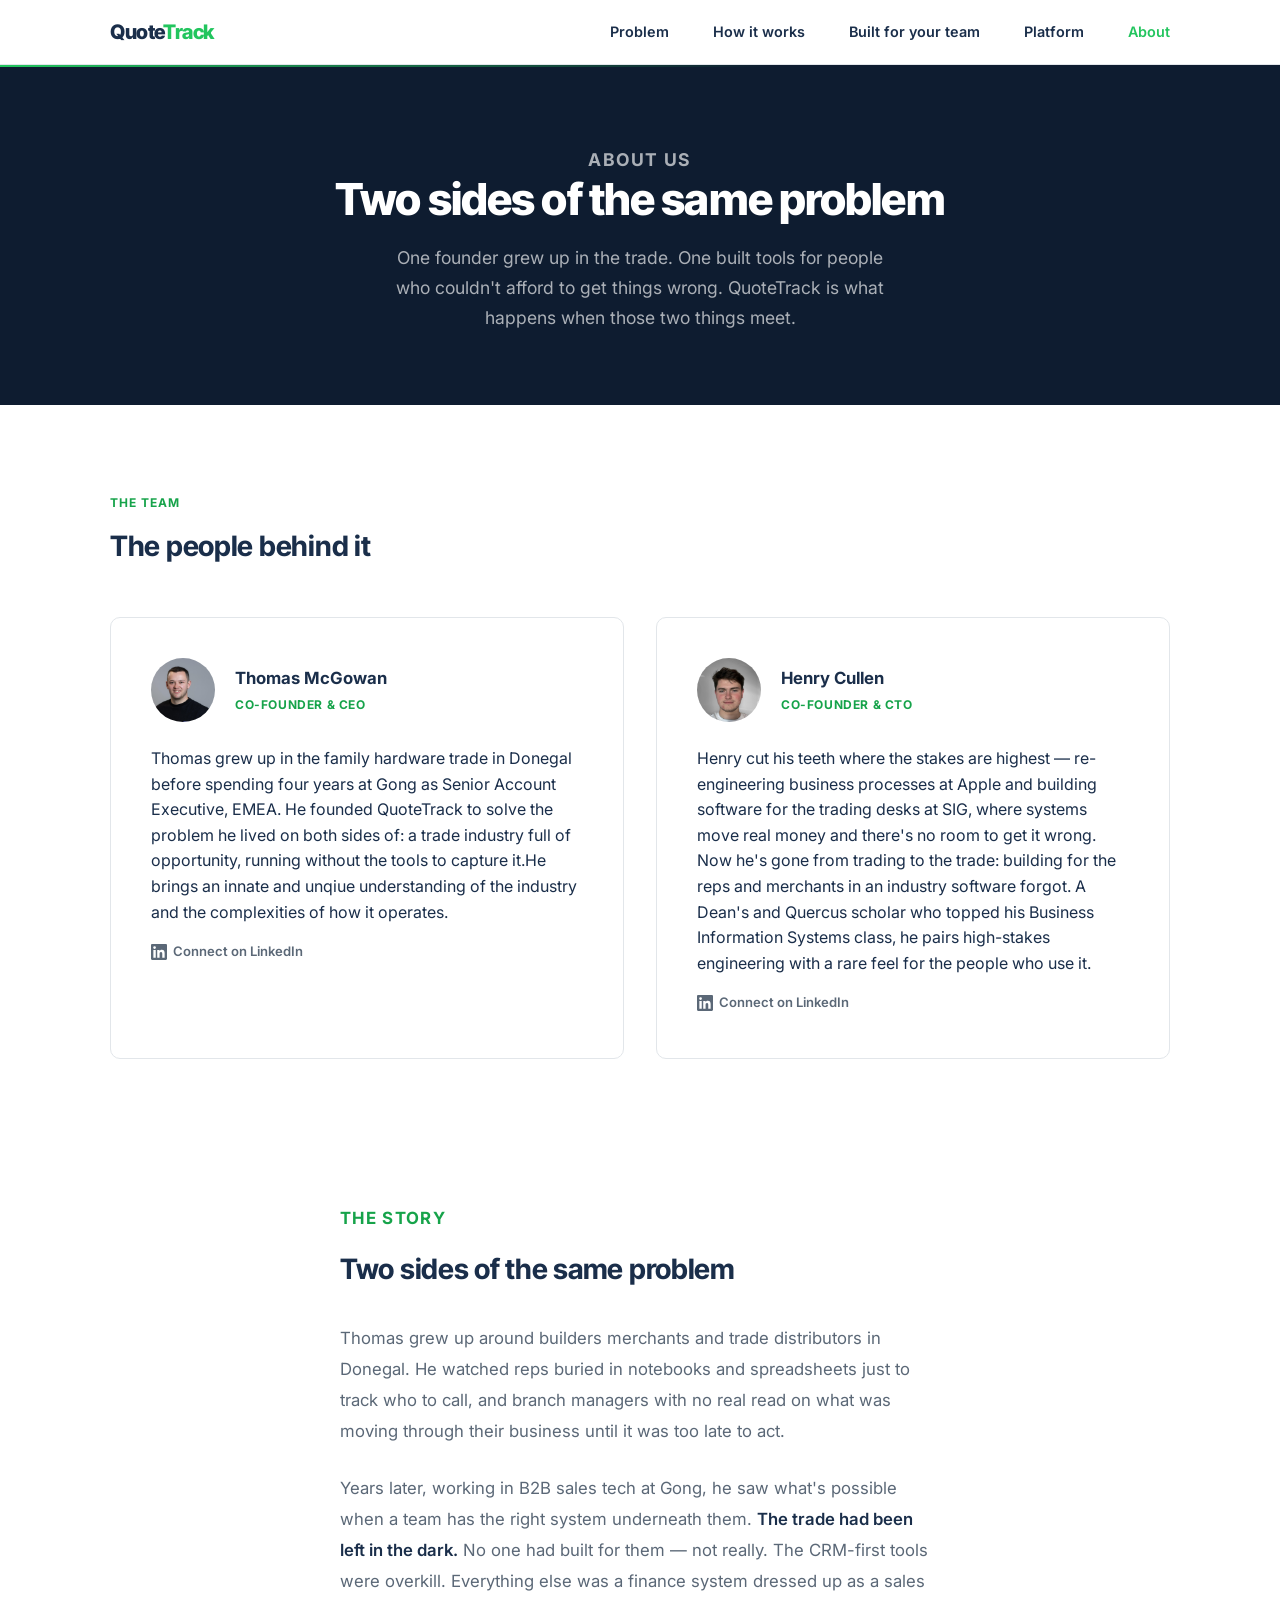
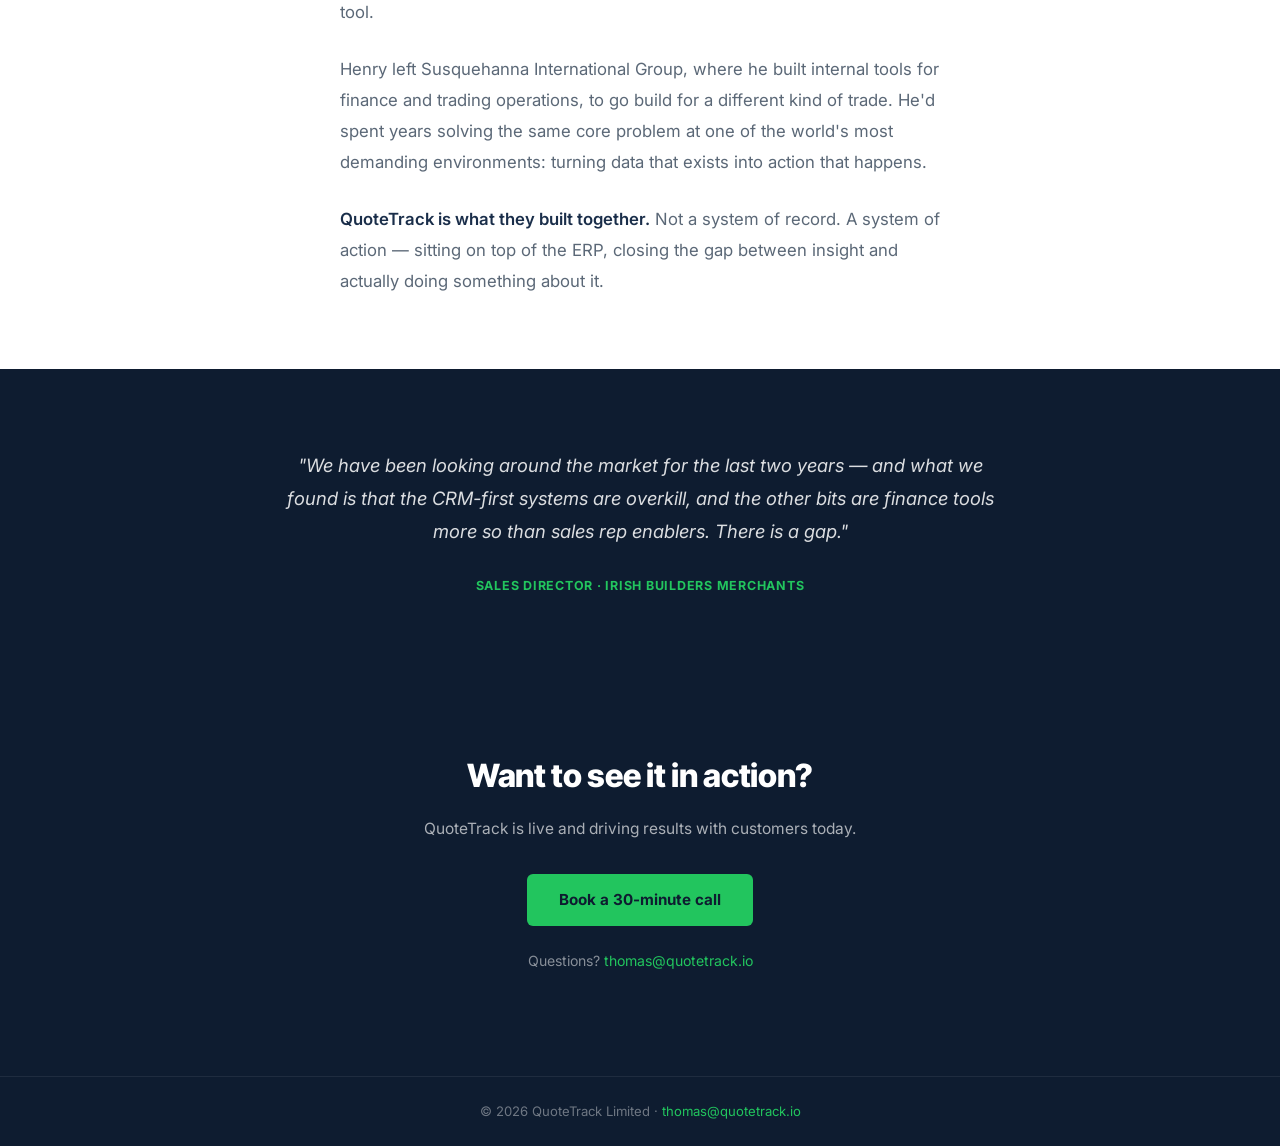
==== about.html @ c31620c6 "Bio changes" ====
<!DOCTYPE html>
<html lang="en">
<head>
    <meta charset="UTF-8">
    <meta name="viewport" content="width=device-width, initial-scale=1.0">
    <title>About – QuoteTrack</title>
    <link rel="preconnect" href="https://fonts.googleapis.com">
    <link rel="preconnect" href="https://fonts.gstatic.com" crossorigin>
    <link href="https://fonts.googleapis.com/css2?family=Inter:wght@400;500;600;700&family=Inter+Tight:wght@600;700;800&display=swap" rel="stylesheet">
    <style>
        * { margin: 0; padding: 0; box-sizing: border-box; }
        :root {
            --navy: #1a2e4a;
            --navy-deep: #0e1c30;
            --green: #22c55e;
            --green-dark: #16a34a;
            --gray-light: #f4f6f8;
            --gray-medium: #e2e6ea;
            --gray-dark: #5b6877;
            --white: #ffffff;
        }
        html { scroll-behavior: smooth; }
        body {
            font-family: 'Inter', -apple-system, sans-serif;
            color: var(--navy);
            background: var(--white);
            line-height: 1.6;
        }
        h1, h2, h3, h4 { font-family: 'Inter Tight', 'Inter', sans-serif; }

        /* Header */
        header {
            position: sticky;
            top: 0;
            z-index: 100;
            background: var(--white);
            border-bottom: 1px solid var(--gray-medium);
            padding: 1rem 0;
        }
        .header-container {
            max-width: 1140px;
            margin: 0 auto;
            padding: 0 2.5rem;
            display: flex;
            justify-content: space-between;
            align-items: center;
        }
        .logo {
            font-family: 'Inter Tight', sans-serif;
            font-size: 1.25rem;
            font-weight: 800;
            letter-spacing: -0.02em;
            text-decoration: none;
        }
        .logo span:first-child { color: var(--navy); }
        .logo span:last-child { color: var(--green); }
        nav a {
            margin-left: 2.5rem;
            text-decoration: none;
            color: var(--navy);
            font-size: 0.9rem;
            font-weight: 600;
            transition: color 0.2s ease;
        }
        nav a:hover, nav a.active { color: var(--green); }

        /* Hero */
        .page-hero {
            background: var(--navy-deep);
            padding: 5rem 2.5rem 4.5rem;
            position: relative;
        }
        .page-hero::before {
            content: '';
            position: absolute;
            top: 0; left: 0; right: 0;
            height: 2px;
            background: linear-gradient(90deg, var(--green) 0%, transparent 60%);
        }
        .page-hero-inner {
            max-width: 720px;
            margin: 0 auto;
            text-align: center;
        }
        .eyebrow {
            font-size: 0.75rem;
            font-weight: 700;
            letter-spacing: 0.08em;
            text-transform: uppercase;
            color: var(--green);
            margin-bottom: 1rem;
        }
        .page-hero h1 {
            font-weight: 800;
            font-size: 2.75rem;
            color: var(--white);
            letter-spacing: -0.02em;
            line-height: 1.1;
            margin-bottom: 1.25rem;
        }
        .page-hero p {
            font-size: 1.1rem;
            color: rgba(255,255,255,0.65);
            line-height: 1.7;
            max-width: 520px;
            margin: 0 auto;
        }

        /* Story */
        .story {
            max-width: 680px;
            margin: 0 auto;
            padding: 3.5rem 2.5rem 4.5rem;
        }
        .story p {
            font-size: 1.05rem;
            line-height: 1.85;
            color: var(--gray-dark);
            margin-bottom: 1.6rem;
        }
        .story p:last-child { margin-bottom: 0; }
        .story p strong { color: var(--navy); font-weight: 600; }

        /* Quote Carousel */
        .quote-block {
            background: var(--navy-deep);
            padding: 5rem 2.5rem;
            position: relative;
        }
        .quote-block-inner {
            max-width: 720px;
            margin: 0 auto;
            text-align: center;
        }
        .quote-carousel {
            position: relative;
            min-height: 180px;
            display: flex;
            align-items: center;
            justify-content: center;
        }
        .quote-slide {
            position: absolute;
            width: 100%;
            opacity: 0;
            transition: opacity 0.6s ease;
            pointer-events: none;
        }
        .quote-slide.active {
            opacity: 1;
            pointer-events: auto;
            position: relative;
        }
        .quote-block blockquote {
            font-size: 1.15rem;
            line-height: 1.8;
            color: rgba(255,255,255,0.85);
            font-style: italic;
            margin-bottom: 1.5rem;
        }
        .quote-block cite {
            font-size: 0.78rem;
            font-weight: 700;
            font-style: normal;
            color: var(--green);
            letter-spacing: 0.06em;
            text-transform: uppercase;
        }
        .quote-dots {
            display: flex;
            justify-content: center;
            gap: 0.5rem;
            margin-top: 2rem;
        }
        .quote-dot {
            width: 6px;
            height: 6px;
            border-radius: 50%;
            background: rgba(255,255,255,0.25);
            border: none;
            cursor: pointer;
            padding: 0;
            transition: background 0.3s ease;
        }
        .quote-dot.active {
            background: var(--green);
        }
        @media (max-width: 480px) {
            .quote-carousel { min-height: 220px; }
            .quote-block blockquote { font-size: 1rem; }
        }

        /* Team */
        .team {
            max-width: 1140px;
            margin: 0 auto;
            padding: 5.5rem 2.5rem;
        }
        .team .eyebrow { color: var(--green-dark); margin-bottom: 0.75rem; }
        .team h2 {
            font-size: 1.75rem;
            font-weight: 700;
            color: var(--navy);
            letter-spacing: -0.01em;
            margin-bottom: 3rem;
        }
        .team-grid {
            display: grid;
            grid-template-columns: 1fr 1fr;
            gap: 2rem;
        }
        .team-card {
            padding: 2.5rem;
            border: 1px solid var(--gray-medium);
            border-radius: 10px;
        }
        .team-card-top {
            display: flex;
            align-items: center;
            gap: 1.25rem;
            margin-bottom: 1.5rem;
        }
        .team-avatar {
            width: 64px;
            height: 64px;
            border-radius: 50%;
            object-fit: cover;
            flex-shrink: 0;
        }
        .team-name {
            font-size: 1.05rem;
            font-weight: 700;
            color: var(--navy);
            margin-bottom: 0.2rem;
        }
        .team-role {
            font-size: 0.75rem;
            font-weight: 700;
            color: var(--green-dark);
            text-transform: uppercase;
            letter-spacing: 0.05em;
        }
        .team-card a.linkedin {
            display: inline-flex;
            align-items: center;
            gap: 0.4rem;
            margin-top: 1rem;
            font-size: 0.82rem;
            font-weight: 600;
            color: var(--gray-dark);
            text-decoration: none;
            transition: color 0.2s ease;
        }
        .team-card a.linkedin:hover { color: var(--navy); }
        .team-card a.linkedin svg { flex-shrink: 0; }

        /* Footer CTA */
        .footer-cta {
            background: var(--navy-deep);
            color: var(--white);
            padding: 4.5rem 2.5rem;
            text-align: center;
        }
        .footer-cta h2 {
            font-size: 2rem;
            font-weight: 800;
            margin-bottom: 1rem;
            letter-spacing: -0.01em;
        }
        .footer-cta p {
            font-size: 0.97rem;
            color: rgba(255,255,255,0.65);
            margin-bottom: 2rem;
        }
        .cta-primary {
            display: inline-block;
            background: var(--green);
            color: var(--navy-deep);
            padding: 0.85rem 2rem;
            border-radius: 6px;
            text-decoration: none;
            font-weight: 700;
            font-size: 0.95rem;
            transition: background 0.2s ease;
            border: none;
            cursor: pointer;
        }
        .cta-primary:hover { background: var(--green-dark); }
        .email-link { color: var(--green); text-decoration: none; }
        .email-link:hover { text-decoration: underline; }

        /* Footer */
        footer {
            background: var(--navy-deep);
            color: rgba(255,255,255,0.4);
            padding: 1.5rem 2.5rem;
            text-align: center;
            font-size: 0.82rem;
            border-top: 1px solid rgba(255,255,255,0.07);
        }
        footer a { color: var(--green); text-decoration: none; }

        /* Responsive */
        @media (max-width: 768px) {
            .page-hero { padding: 3.5rem 1.5rem 3rem; }
            .page-hero h1 { font-size: 2.1rem; }
            .story { padding: 3.5rem 1.5rem; }
            .quote-block { padding: 3.5rem 1.5rem; }
            .team { padding: 3.5rem 1.5rem; }
            .team-grid { grid-template-columns: 1fr; }
            nav a { margin-left: 1.25rem; font-size: 0.82rem; }
        }
        @media (max-width: 480px) {
            nav { display: none; }
            .header-container { padding: 0 1.25rem; }
            .page-hero h1 { font-size: 1.85rem; }
        }
    </style>
</head>
<body>
    <!-- Header -->
    <header>
        <div class="header-container">
            <a href="index.html" class="logo">
                <span>Quote</span><span>Track</span>
            </a>
            <nav>
                <a href="index.html#problem">Problem</a>
                <a href="index.html#product">How it works</a>
                <a href="index.html#outcomes">Built for your team</a>
                <a href="index.html#sneak-peek">Platform</a>
                <a href="about.html" class="active">About</a>
            </nav>
        </div>
    </header>

    <!-- Hero -->
    <section class="page-hero">
        <div class="page-hero-inner">
            <p class="eyebrow">About us</p>
            <h1>Two sides of the same problem</h1>
            <p>One founder grew up in the trade. One built tools for people who couldn't afford to get things wrong. QuoteTrack is what happens when those two things meet.</p>
        </div>
    </section>

    <!-- Team -->
    <section class="team">
        <p class="eyebrow">The team</p>
        <h2>The people behind it</h2>
        <div class="team-grid">
            <div class="team-card">
                <div class="team-card-top">
                    <img src="assets/thomas-mcgowan.png" alt="Thomas McGowan" class="team-avatar">
                    <div>
                        <div class="team-name">Thomas McGowan</div>
                        <div class="team-role">Co-Founder &amp; CEO</div>
                    </div>
                </div>
                <p>Thomas grew up in the family hardware trade in Donegal before spending four years at Gong as Senior Account Executive, EMEA. He founded QuoteTrack to solve the problem he lived on both sides of: a trade industry full of opportunity, running without the tools to capture it.He brings an innate and unqiue understanding of the industry and the complexities of how it operates. </p>
                <a href="https://www.linkedin.com/in/thomas-mcgowan-92a369172/" target="_blank" class="linkedin">
                    <svg xmlns="http://www.w3.org/2000/svg" width="16" height="16" viewBox="0 0 24 24" fill="currentColor"><path d="M20.447 20.452h-3.554v-5.569c0-1.328-.027-3.037-1.852-3.037-1.853 0-2.136 1.445-2.136 2.939v5.667H9.351V9h3.414v1.561h.046c.477-.9 1.637-1.85 3.37-1.85 3.601 0 4.267 2.37 4.267 5.455v6.286zM5.337 7.433a2.062 2.062 0 0 1-2.063-2.065 2.064 2.064 0 1 1 2.063 2.065zm1.782 13.019H3.555V9h3.564v11.452zM22.225 0H1.771C.792 0 0 .774 0 1.729v20.542C0 23.227.792 24 1.771 24h20.451C23.2 24 24 23.227 24 22.271V1.729C24 .774 23.2 0 22.222 0h.003z"/></svg>
                    Connect on LinkedIn
                </a>
            </div>
            <div class="team-card">
                <div class="team-card-top">
                    <img src="assets/henry-cullen.png" alt="Henry Cullen" class="team-avatar">
                    <div>
                        <div class="team-name">Henry Cullen</div>
                        <div class="team-role">Co-Founder &amp; CTO</div>
                    </div>
                </div>
                <p>Henry cut his teeth where the stakes are highest — re-engineering business processes at Apple and building software for the trading desks at SIG, where systems move real money and there's no room to get it wrong. Now he's gone from trading to the trade: building for the reps and merchants in an industry software forgot. A Dean's and Quercus scholar who topped his Business Information Systems class, he pairs high-stakes engineering with a rare feel for the people who use it.</p>
                <a href="https://www.linkedin.com/in/henry-cullen-web/" target="_blank" class="linkedin">
                    <svg xmlns="http://www.w3.org/2000/svg" width="16" height="16" viewBox="0 0 24 24" fill="currentColor"><path d="M20.447 20.452h-3.554v-5.569c0-1.328-.027-3.037-1.852-3.037-1.853 0-2.136 1.445-2.136 2.939v5.667H9.351V9h3.414v1.561h.046c.477-.9 1.637-1.85 3.37-1.85 3.601 0 4.267 2.37 4.267 5.455v6.286zM5.337 7.433a2.062 2.062 0 0 1-2.063-2.065 2.064 2.064 0 1 1 2.063 2.065zm1.782 13.019H3.555V9h3.564v11.452zM22.225 0H1.771C.792 0 0 .774 0 1.729v20.542C0 23.227.792 24 1.771 24h20.451C23.2 24 24 23.227 24 22.271V1.729C24 .774 23.2 0 22.222 0h.003z"/></svg>
                    Connect on LinkedIn
                </a>
            </div>
        </div>
    </section>

    <!-- Story -->
    <div class="story">
        <p class="eyebrow" style="color: var(--green-dark); margin-bottom: 0.75rem;">The story</p>
        <h2 style="font-size: 1.75rem; font-weight: 700; color: var(--navy); letter-spacing: -0.01em; margin-bottom: 2rem;">Two sides of the same problem</h2>
        <p>Thomas grew up around builders merchants and trade distributors in Donegal. He watched reps buried in notebooks and spreadsheets just to track who to call, and branch managers with no real read on what was moving through their business until it was too late to act.</p>
        <p>Years later, working in B2B sales tech at Gong, he saw what's possible when a team has the right system underneath them. <strong>The trade had been left in the dark.</strong> No one had built for them — not really. The CRM-first tools were overkill. Everything else was a finance system dressed up as a sales tool.</p>
        <p>Henry left Susquehanna International Group, where he built internal tools for finance and trading operations, to go build for a different kind of trade. He'd spent years solving the same core problem at one of the world's most demanding environments: turning data that exists into action that happens.</p>
        <p><strong>QuoteTrack is what they built together.</strong> Not a system of record. A system of action — sitting on top of the ERP, closing the gap between insight and actually doing something about it.</p>
    </div>

    <!-- Quote -->
    <div class="quote-block">
        <div class="quote-block-inner">
            <blockquote>"We have been looking around the market for the last two years — and what we found is that the CRM-first systems are overkill, and the other bits are finance tools more so than sales rep enablers. There is a gap."</blockquote>
            <cite>Sales Director · Irish Builders Merchants</cite>
        </div>
    </div>

    <!-- Footer CTA -->
    <section class="footer-cta">
        <h2>Want to see it in action?</h2>
        <p>QuoteTrack is live and driving results with customers today.</p>
        <a href="index.html" class="cta-primary">Book a 30-minute call</a>
        <p style="margin-top: 1.5rem; font-size: 0.88rem; color: rgba(255,255,255,0.5);">Questions? <a href="mailto:thomas@quotetrack.io" class="email-link">thomas@quotetrack.io</a></p>
    </section>

    <!-- Footer -->
    <footer>
        <p>© 2026 QuoteTrack Limited · <a href="mailto:thomas@quotetrack.io">thomas@quotetrack.io</a></p>
    </footer>
    <script>
        let current = 0;
        const slides = document.querySelectorAll('.quote-slide');
        const dots = document.querySelectorAll('.quote-dot');
        let timer = setInterval(nextSlide, 4000);

        function goToSlide(n) {
            slides[current].classList.remove('active');
            dots[current].classList.remove('active');
            current = n;
            slides[current].classList.add('active');
            dots[current].classList.add('active');
            clearInterval(timer);
            timer = setInterval(nextSlide, 4000);
        }

        function nextSlide() {
            goToSlide((current + 1) % slides.length);
        }
    </script>
</body>
</html>
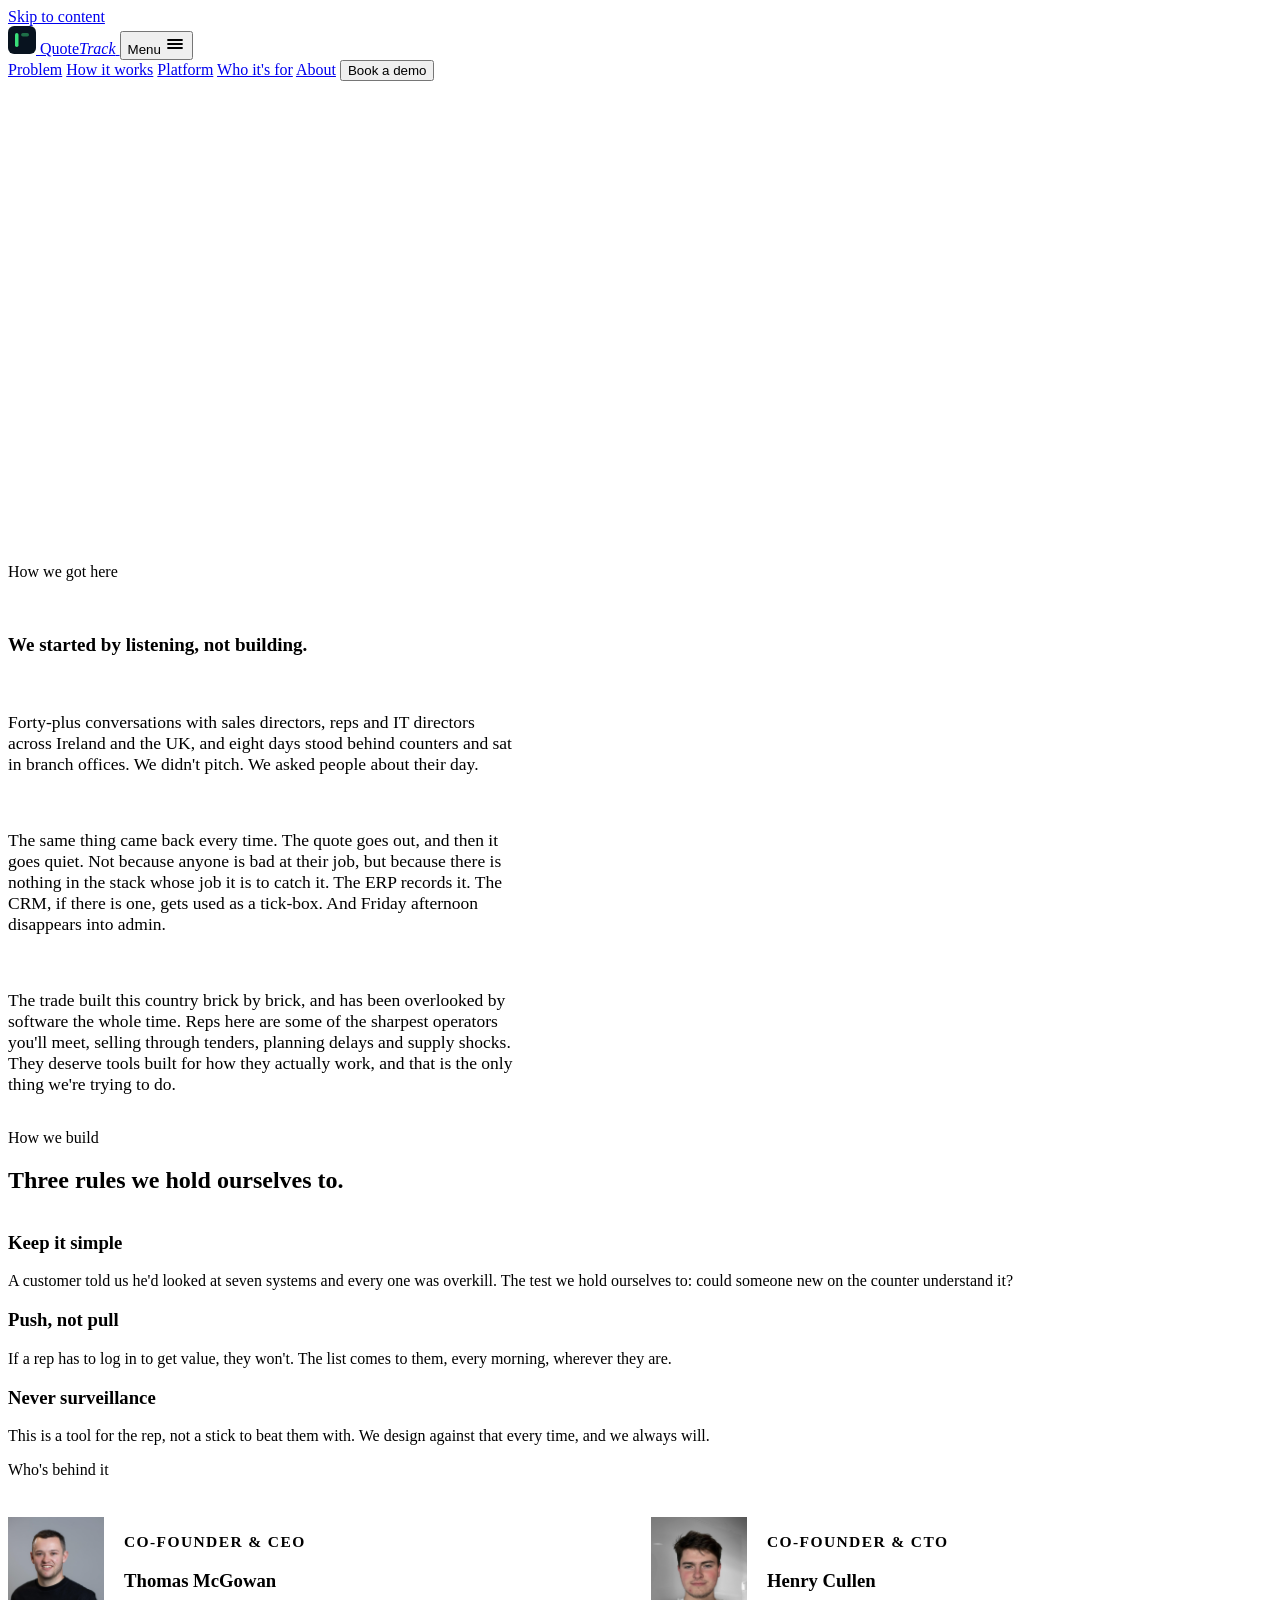
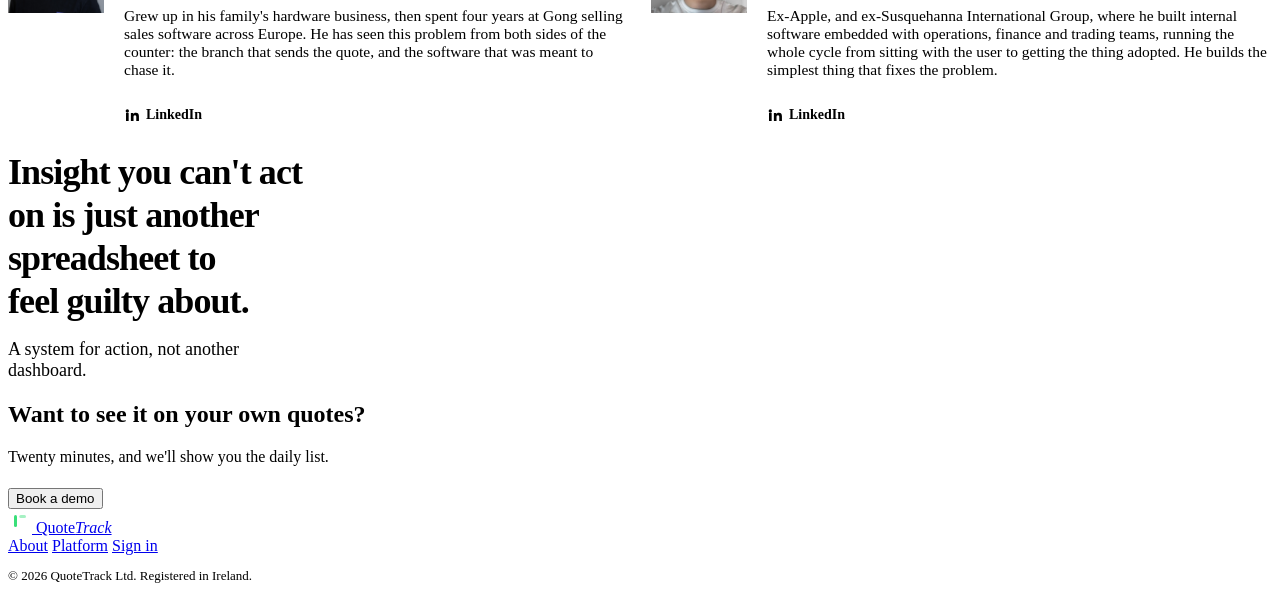
==== commit 678236b3: "Site refresh: new structure, copy and design system Site refresh: new structure, copy and design sys" ====
--- a/about.html
+++ b/about.html
@@ -1,433 +1,343 @@
 <!DOCTYPE html>
-<html lang="en">
+<html lang="en-IE">
 <head>
-    <meta charset="UTF-8">
-    <meta name="viewport" content="width=device-width, initial-scale=1.0">
-    <title>About – QuoteTrack</title>
-    <link rel="preconnect" href="https://fonts.googleapis.com">
-    <link rel="preconnect" href="https://fonts.gstatic.com" crossorigin>
-    <link href="https://fonts.googleapis.com/css2?family=Inter:wght@400;500;600;700&family=Inter+Tight:wght@600;700;800&display=swap" rel="stylesheet">
-    <style>
-        * { margin: 0; padding: 0; box-sizing: border-box; }
-        :root {
-            --navy: #1a2e4a;
-            --navy-deep: #0e1c30;
-            --green: #22c55e;
-            --green-dark: #16a34a;
-            --gray-light: #f4f6f8;
-            --gray-medium: #e2e6ea;
-            --gray-dark: #5b6877;
-            --white: #ffffff;
-        }
-        html { scroll-behavior: smooth; }
-        body {
-            font-family: 'Inter', -apple-system, sans-serif;
-            color: var(--navy);
-            background: var(--white);
-            line-height: 1.6;
-        }
-        h1, h2, h3, h4 { font-family: 'Inter Tight', 'Inter', sans-serif; }
-
-        /* Header */
-        header {
-            position: sticky;
-            top: 0;
-            z-index: 100;
-            background: var(--white);
-            border-bottom: 1px solid var(--gray-medium);
-            padding: 1rem 0;
-        }
-        .header-container {
-            max-width: 1140px;
-            margin: 0 auto;
-            padding: 0 2.5rem;
-            display: flex;
-            justify-content: space-between;
-            align-items: center;
-        }
-        .logo {
-            font-family: 'Inter Tight', sans-serif;
-            font-size: 1.25rem;
-            font-weight: 800;
-            letter-spacing: -0.02em;
-            text-decoration: none;
-        }
-        .logo span:first-child { color: var(--navy); }
-        .logo span:last-child { color: var(--green); }
-        nav a {
-            margin-left: 2.5rem;
-            text-decoration: none;
-            color: var(--navy);
-            font-size: 0.9rem;
-            font-weight: 600;
-            transition: color 0.2s ease;
-        }
-        nav a:hover, nav a.active { color: var(--green); }
-
-        /* Hero */
-        .page-hero {
-            background: var(--navy-deep);
-            padding: 5rem 2.5rem 4.5rem;
-            position: relative;
-        }
-        .page-hero::before {
-            content: '';
-            position: absolute;
-            top: 0; left: 0; right: 0;
-            height: 2px;
-            background: linear-gradient(90deg, var(--green) 0%, transparent 60%);
-        }
-        .page-hero-inner {
-            max-width: 720px;
-            margin: 0 auto;
-            text-align: center;
-        }
-        .eyebrow {
-            font-size: 0.75rem;
-            font-weight: 700;
-            letter-spacing: 0.08em;
-            text-transform: uppercase;
-            color: var(--green);
-            margin-bottom: 1rem;
-        }
-        .page-hero h1 {
-            font-weight: 800;
-            font-size: 2.75rem;
-            color: var(--white);
-            letter-spacing: -0.02em;
-            line-height: 1.1;
-            margin-bottom: 1.25rem;
-        }
-        .page-hero p {
-            font-size: 1.1rem;
-            color: rgba(255,255,255,0.65);
-            line-height: 1.7;
-            max-width: 520px;
-            margin: 0 auto;
-        }
-
-        /* Story */
-        .story {
-            max-width: 680px;
-            margin: 0 auto;
-            padding: 3.5rem 2.5rem 4.5rem;
-        }
-        .story p {
-            font-size: 1.05rem;
-            line-height: 1.85;
-            color: var(--gray-dark);
-            margin-bottom: 1.6rem;
-        }
-        .story p:last-child { margin-bottom: 0; }
-        .story p strong { color: var(--navy); font-weight: 600; }
-
-        /* Quote Carousel */
-        .quote-block {
-            background: var(--navy-deep);
-            padding: 5rem 2.5rem;
-            position: relative;
-        }
-        .quote-block-inner {
-            max-width: 720px;
-            margin: 0 auto;
-            text-align: center;
-        }
-        .quote-carousel {
-            position: relative;
-            min-height: 180px;
-            display: flex;
-            align-items: center;
-            justify-content: center;
-        }
-        .quote-slide {
-            position: absolute;
-            width: 100%;
-            opacity: 0;
-            transition: opacity 0.6s ease;
-            pointer-events: none;
-        }
-        .quote-slide.active {
-            opacity: 1;
-            pointer-events: auto;
-            position: relative;
-        }
-        .quote-block blockquote {
-            font-size: 1.15rem;
-            line-height: 1.8;
-            color: rgba(255,255,255,0.85);
-            font-style: italic;
-            margin-bottom: 1.5rem;
-        }
-        .quote-block cite {
-            font-size: 0.78rem;
-            font-weight: 700;
-            font-style: normal;
-            color: var(--green);
-            letter-spacing: 0.06em;
-            text-transform: uppercase;
-        }
-        .quote-dots {
-            display: flex;
-            justify-content: center;
-            gap: 0.5rem;
-            margin-top: 2rem;
-        }
-        .quote-dot {
-            width: 6px;
-            height: 6px;
-            border-radius: 50%;
-            background: rgba(255,255,255,0.25);
-            border: none;
-            cursor: pointer;
-            padding: 0;
-            transition: background 0.3s ease;
-        }
-        .quote-dot.active {
-            background: var(--green);
-        }
-        @media (max-width: 480px) {
-            .quote-carousel { min-height: 220px; }
-            .quote-block blockquote { font-size: 1rem; }
-        }
-
-        /* Team */
-        .team {
-            max-width: 1140px;
-            margin: 0 auto;
-            padding: 5.5rem 2.5rem;
-        }
-        .team .eyebrow { color: var(--green-dark); margin-bottom: 0.75rem; }
-        .team h2 {
-            font-size: 1.75rem;
-            font-weight: 700;
-            color: var(--navy);
-            letter-spacing: -0.01em;
-            margin-bottom: 3rem;
-        }
-        .team-grid {
-            display: grid;
-            grid-template-columns: 1fr 1fr;
-            gap: 2rem;
-        }
-        .team-card {
-            padding: 2.5rem;
-            border: 1px solid var(--gray-medium);
-            border-radius: 10px;
-        }
-        .team-card-top {
-            display: flex;
-            align-items: center;
-            gap: 1.25rem;
-            margin-bottom: 1.5rem;
-        }
-        .team-avatar {
-            width: 64px;
-            height: 64px;
-            border-radius: 50%;
-            object-fit: cover;
-            flex-shrink: 0;
-        }
-        .team-name {
-            font-size: 1.05rem;
-            font-weight: 700;
-            color: var(--navy);
-            margin-bottom: 0.2rem;
-        }
-        .team-role {
-            font-size: 0.75rem;
-            font-weight: 700;
-            color: var(--green-dark);
-            text-transform: uppercase;
-            letter-spacing: 0.05em;
-        }
-        .team-card a.linkedin {
-            display: inline-flex;
-            align-items: center;
-            gap: 0.4rem;
-            margin-top: 1rem;
-            font-size: 0.82rem;
-            font-weight: 600;
-            color: var(--gray-dark);
-            text-decoration: none;
-            transition: color 0.2s ease;
-        }
-        .team-card a.linkedin:hover { color: var(--navy); }
-        .team-card a.linkedin svg { flex-shrink: 0; }
-
-        /* Footer CTA */
-        .footer-cta {
-            background: var(--navy-deep);
-            color: var(--white);
-            padding: 4.5rem 2.5rem;
-            text-align: center;
-        }
-        .footer-cta h2 {
-            font-size: 2rem;
-            font-weight: 800;
-            margin-bottom: 1rem;
-            letter-spacing: -0.01em;
-        }
-        .footer-cta p {
-            font-size: 0.97rem;
-            color: rgba(255,255,255,0.65);
-            margin-bottom: 2rem;
-        }
-        .cta-primary {
-            display: inline-block;
-            background: var(--green);
-            color: var(--navy-deep);
-            padding: 0.85rem 2rem;
-            border-radius: 6px;
-            text-decoration: none;
-            font-weight: 700;
-            font-size: 0.95rem;
-            transition: background 0.2s ease;
-            border: none;
-            cursor: pointer;
-        }
-        .cta-primary:hover { background: var(--green-dark); }
-        .email-link { color: var(--green); text-decoration: none; }
-        .email-link:hover { text-decoration: underline; }
-
-        /* Footer */
-        footer {
-            background: var(--navy-deep);
-            color: rgba(255,255,255,0.4);
-            padding: 1.5rem 2.5rem;
-            text-align: center;
-            font-size: 0.82rem;
-            border-top: 1px solid rgba(255,255,255,0.07);
-        }
-        footer a { color: var(--green); text-decoration: none; }
-
-        /* Responsive */
-        @media (max-width: 768px) {
-            .page-hero { padding: 3.5rem 1.5rem 3rem; }
-            .page-hero h1 { font-size: 2.1rem; }
-            .story { padding: 3.5rem 1.5rem; }
-            .quote-block { padding: 3.5rem 1.5rem; }
-            .team { padding: 3.5rem 1.5rem; }
-            .team-grid { grid-template-columns: 1fr; }
-            nav a { margin-left: 1.25rem; font-size: 0.82rem; }
-        }
-        @media (max-width: 480px) {
-            nav { display: none; }
-            .header-container { padding: 0 1.25rem; }
-            .page-hero h1 { font-size: 1.85rem; }
-        }
-    </style>
+<meta charset="utf-8">
+<meta name="viewport" content="width=device-width, initial-scale=1">
+<title>About QuoteTrack · two sides of the same counter</title>
+<meta name="description" content="We started QuoteTrack because the trade has been running on systems that record what happened, and nothing that drives what happens next.">
+<link rel="icon" href="assets/favicon.svg" type="image/svg+xml">
+<meta property="og:title" content="About QuoteTrack · two sides of the same counter">
+<meta property="og:description" content="One of us grew up in a family hardware business. The other built software embedded with operations and trading teams. We started by listening, not building.">
+<meta property="og:type" content="website">
+<meta property="og:url" content="https://www.quotetrack.io/about.html">
+
+<link rel="preconnect" href="https://fonts.googleapis.com">
+<link rel="preconnect" href="https://fonts.gstatic.com" crossorigin>
+<link rel="stylesheet" href="https://fonts.googleapis.com/css2?family=Schibsted+Grotesk:wght@400;500;600;700&family=Syne:wght@700;800&display=swap">
+<link rel="stylesheet" href="assets/tokens.css">
+<link rel="stylesheet" href="assets/site.css">
+
+<style>
+  .hero { background: var(--brand); color: #fff; padding: clamp(60px, 9vw, 100px) 0 clamp(52px, 7vw, 84px); }
+  .hero__inner { display: grid; gap: 24px; justify-items: start; }
+  .hero__inner > * { max-width: 56ch; }
+  .hero h1 { max-width: 16ch; }
+  .hero .lede { color: var(--brand-soft-text); }
+
+  /* ---- story ---- */
+  .story { display: grid; gap: 20px; max-width: 64ch; margin-top: 34px; }
+  .story p { font-size: 17.5px; color: var(--text-secondary); }
+  .story p:first-child { color: var(--text-primary); font-weight: 600; font-size: 19px; }
+
+  /* ---- founders ---- */
+  .founders { display: grid; gap: 22px; grid-template-columns: repeat(auto-fit, minmax(320px, 1fr)); margin-top: 38px; }
+  .founder { display: grid; grid-template-columns: 96px 1fr; gap: 20px; align-items: start; }
+  .founder img {
+    width: 96px; height: 96px;
+    border-radius: var(--radius-card);
+    object-fit: cover;
+    background: var(--surface-subtle);
+  }
+  .founder__role { font-size: 12px; font-weight: 600; letter-spacing: 0.09em; text-transform: uppercase; color: var(--signal-deep); margin-bottom: 5px; }
+  .founder h3 { margin-bottom: 8px; }
+  .founder p { color: var(--text-secondary); font-size: 15.5px; }
+  .founder a.linkedin {
+    display: inline-flex; align-items: center; gap: 6px;
+    margin-top: 12px; font-size: 14px; font-weight: 600;
+    color: var(--text-secondary); text-decoration: none;
+  }
+  .founder a.linkedin:hover { color: var(--brand); }
+  @media (max-width: 420px) {
+    .founder { grid-template-columns: 1fr; }
+  }
+
+  /* ---- belief ---- */
+  .belief { max-width: 38ch; }
+  .belief blockquote {
+    margin: 0;
+    font-size: clamp(24px, 3.4vw, 36px);
+    line-height: 1.2;
+    letter-spacing: -0.025em;
+    font-weight: 700;
+    text-wrap: balance;
+  }
+  .belief p { margin-top: 16px; color: var(--brand-soft-text); font-size: 18px; }
+</style>
 </head>
 <body>
-    <!-- Header -->
-    <header>
-        <div class="header-container">
-            <a href="index.html" class="logo">
-                <span>Quote</span><span>Track</span>
+
+<a class="sr-only" href="#main">Skip to content</a>
+
+<header class="site-header">
+  <div class="wrap site-header__inner">
+    <a class="wordmark" href="index.html" aria-label="QuoteTrack home">
+      <svg width="28" height="28" viewBox="0 0 32 32" aria-hidden="true">
+        <rect width="32" height="32" rx="7" fill="#08131f"></rect>
+        <rect x="8" y="8" width="4" height="16" rx="2" fill="#39df79"></rect>
+        <rect x="15" y="8" width="9" height="4" rx="2" fill="#39df79" opacity="0.45"></rect>
+      </svg>
+      <span class="wordmark__text">Quote<i>Track</i></span>
+    </a>
+
+    <button class="nav-toggle" type="button" aria-expanded="false" aria-controls="primary-nav">
+      <span class="sr-only">Menu</span>
+      <svg width="20" height="20" viewBox="0 0 20 20" aria-hidden="true" fill="none" stroke="currentColor" stroke-width="1.8" stroke-linecap="round">
+        <path d="M3 6h14M3 10h14M3 14h14"></path>
+      </svg>
+    </button>
+
+    <nav class="nav" id="primary-nav" aria-label="Primary">
+      <a href="index.html#problem">Problem</a>
+      <a href="index.html#how">How it works</a>
+      <a href="index.html#platform">Platform</a>
+      <a href="index.html#who">Who it's for</a>
+      <a href="about.html" aria-current="page">About</a>
+      <button class="btn btn--primary btn--sm nav__cta" type="button" data-open-modal="demo">Book a demo</button>
+    </nav>
+  </div>
+</header>
+
+<main id="main">
+
+  <!-- ============ HERO ============ -->
+  <section class="hero">
+    <div class="wrap hero__inner">
+      <div class="rail"></div>
+      <h1>Two sides of the same counter.</h1>
+      <p class="lede">Thomas grew up in his family's hardware business and then spent four years in sales software. Henry spent years building tools embedded with the operations and trading teams of a global trading firm. We started QuoteTrack because the trade has been running on systems that record what happened, and nothing that drives what happens next.</p>
+    </div>
+  </section>
+
+  <!-- ============ STORY ============ -->
+  <section class="section">
+    <div class="wrap">
+      <div class="section-head">
+        <div class="rail rail--light"></div>
+        <p class="eyebrow">How we got here</p>
+      </div>
+      <div class="story">
+        <p>We started by listening, not building.</p>
+        <p>Forty-plus conversations with sales directors, reps and IT directors across Ireland and the UK, and eight days stood behind counters and sat in branch offices. We didn't pitch. We asked people about their day.</p>
+        <p>The same thing came back every time. The quote goes out, and then it goes quiet. Not because anyone is bad at their job, but because there is nothing in the stack whose job it is to catch it. The ERP records it. The CRM, if there is one, gets used as a tick-box. And Friday afternoon disappears into admin.</p>
+        <p>The trade built this country brick by brick, and has been overlooked by software the whole time. Reps here are some of the sharpest operators you'll meet, selling through tenders, planning delays and supply shocks. They deserve tools built for how they actually work, and that is the only thing we're trying to do.</p>
+      </div>
+    </div>
+  </section>
+
+  <!-- ============ HOW WE BUILD ============ -->
+  <section class="section section--paper">
+    <div class="wrap">
+      <div class="section-head">
+        <div class="rail rail--light"></div>
+        <p class="eyebrow">How we build</p>
+        <h2>Three rules we hold ourselves to.</h2>
+      </div>
+      <div class="grid grid--3" style="margin-top:38px">
+        <div class="card">
+          <h3>Keep it simple</h3>
+          <p>A customer told us he'd looked at seven systems and every one was overkill. The test we hold ourselves to: could someone new on the counter understand it?</p>
+        </div>
+        <div class="card">
+          <h3>Push, not pull</h3>
+          <p>If a rep has to log in to get value, they won't. The list comes to them, every morning, wherever they are.</p>
+        </div>
+        <div class="card">
+          <h3>Never surveillance</h3>
+          <p>This is a tool for the rep, not a stick to beat them with. We design against that every time, and we always will.</p>
+        </div>
+      </div>
+    </div>
+  </section>
+
+  <!-- ============ FOUNDERS ============ -->
+  <section class="section">
+    <div class="wrap">
+      <div class="section-head">
+        <div class="rail rail--light"></div>
+        <p class="eyebrow">Who's behind it</p>
+      </div>
+
+      <div class="founders">
+        <div class="founder">
+          <img src="assets/thomas-mcgowan.png" alt="Thomas McGowan" width="96" height="96">
+          <div>
+            <p class="founder__role">Co-founder &amp; CEO</p>
+            <h3>Thomas McGowan</h3>
+            <p>Grew up in his family's hardware business, then spent four years at Gong selling sales software across Europe. He has seen this problem from both sides of the counter: the branch that sends the quote, and the software that was meant to chase it.</p>
+            <!-- TODO: paste the existing LinkedIn URL from the current about.html -->
+            <a class="linkedin" href="#" rel="noopener">
+              <svg width="16" height="16" viewBox="0 0 24 24" fill="currentColor" aria-hidden="true"><path d="M4.98 3.5a2.5 2.5 0 1 1 0 5 2.5 2.5 0 0 1 0-5ZM3 9h4v12H3V9Zm7 0h3.8v1.6h.05c.53-.95 1.83-1.95 3.77-1.95 4.03 0 4.78 2.5 4.78 5.76V21h-4v-5.7c0-1.36-.03-3.1-1.9-3.1-1.9 0-2.2 1.47-2.2 3v5.8h-4V9Z"></path></svg>
+              LinkedIn
             </a>
-            <nav>
-                <a href="index.html#problem">Problem</a>
-                <a href="index.html#product">How it works</a>
-                <a href="index.html#outcomes">Built for your team</a>
-                <a href="index.html#sneak-peek">Platform</a>
-                <a href="about.html" class="active">About</a>
-            </nav>
-        </div>
-    </header>
-
-    <!-- Hero -->
-    <section class="page-hero">
-        <div class="page-hero-inner">
-            <p class="eyebrow">About us</p>
-            <h1>Two sides of the same problem</h1>
-            <p>One founder grew up in the trade. One built tools for people who couldn't afford to get things wrong. QuoteTrack is what happens when those two things meet.</p>
-        </div>
-    </section>
-
-    <!-- Team -->
-    <section class="team">
-        <p class="eyebrow">The team</p>
-        <h2>The people behind it</h2>
-        <div class="team-grid">
-            <div class="team-card">
-                <div class="team-card-top">
-                    <img src="assets/thomas-mcgowan.png" alt="Thomas McGowan" class="team-avatar">
-                    <div>
-                        <div class="team-name">Thomas McGowan</div>
-                        <div class="team-role">Co-Founder &amp; CEO</div>
-                    </div>
-                </div>
-                <p>Thomas grew up in the family hardware trade in Donegal before spending four years at Gong as Senior Account Executive, EMEA. He founded QuoteTrack to solve the problem he lived on both sides of: a trade industry full of opportunity, running without the tools to capture it.He brings an innate and unqiue understanding of the industry and the complexities of how it operates. </p>
-                <a href="https://www.linkedin.com/in/thomas-mcgowan-92a369172/" target="_blank" class="linkedin">
-                    <svg xmlns="http://www.w3.org/2000/svg" width="16" height="16" viewBox="0 0 24 24" fill="currentColor"><path d="M20.447 20.452h-3.554v-5.569c0-1.328-.027-3.037-1.852-3.037-1.853 0-2.136 1.445-2.136 2.939v5.667H9.351V9h3.414v1.561h.046c.477-.9 1.637-1.85 3.37-1.85 3.601 0 4.267 2.37 4.267 5.455v6.286zM5.337 7.433a2.062 2.062 0 0 1-2.063-2.065 2.064 2.064 0 1 1 2.063 2.065zm1.782 13.019H3.555V9h3.564v11.452zM22.225 0H1.771C.792 0 0 .774 0 1.729v20.542C0 23.227.792 24 1.771 24h20.451C23.2 24 24 23.227 24 22.271V1.729C24 .774 23.2 0 22.222 0h.003z"/></svg>
-                    Connect on LinkedIn
-                </a>
-            </div>
-            <div class="team-card">
-                <div class="team-card-top">
-                    <img src="assets/henry-cullen.png" alt="Henry Cullen" class="team-avatar">
-                    <div>
-                        <div class="team-name">Henry Cullen</div>
-                        <div class="team-role">Co-Founder &amp; CTO</div>
-                    </div>
-                </div>
-                <p>Henry cut his teeth where the stakes are highest — re-engineering business processes at Apple and building software for the trading desks at SIG, where systems move real money and there's no room to get it wrong. Now he's gone from trading to the trade: building for the reps and merchants in an industry software forgot. A Dean's and Quercus scholar who topped his Business Information Systems class, he pairs high-stakes engineering with a rare feel for the people who use it.</p>
-                <a href="https://www.linkedin.com/in/henry-cullen-web/" target="_blank" class="linkedin">
-                    <svg xmlns="http://www.w3.org/2000/svg" width="16" height="16" viewBox="0 0 24 24" fill="currentColor"><path d="M20.447 20.452h-3.554v-5.569c0-1.328-.027-3.037-1.852-3.037-1.853 0-2.136 1.445-2.136 2.939v5.667H9.351V9h3.414v1.561h.046c.477-.9 1.637-1.85 3.37-1.85 3.601 0 4.267 2.37 4.267 5.455v6.286zM5.337 7.433a2.062 2.062 0 0 1-2.063-2.065 2.064 2.064 0 1 1 2.063 2.065zm1.782 13.019H3.555V9h3.564v11.452zM22.225 0H1.771C.792 0 0 .774 0 1.729v20.542C0 23.227.792 24 1.771 24h20.451C23.2 24 24 23.227 24 22.271V1.729C24 .774 23.2 0 22.222 0h.003z"/></svg>
-                    Connect on LinkedIn
-                </a>
-            </div>
-        </div>
-    </section>
-
-    <!-- Story -->
-    <div class="story">
-        <p class="eyebrow" style="color: var(--green-dark); margin-bottom: 0.75rem;">The story</p>
-        <h2 style="font-size: 1.75rem; font-weight: 700; color: var(--navy); letter-spacing: -0.01em; margin-bottom: 2rem;">Two sides of the same problem</h2>
-        <p>Thomas grew up around builders merchants and trade distributors in Donegal. He watched reps buried in notebooks and spreadsheets just to track who to call, and branch managers with no real read on what was moving through their business until it was too late to act.</p>
-        <p>Years later, working in B2B sales tech at Gong, he saw what's possible when a team has the right system underneath them. <strong>The trade had been left in the dark.</strong> No one had built for them — not really. The CRM-first tools were overkill. Everything else was a finance system dressed up as a sales tool.</p>
-        <p>Henry left Susquehanna International Group, where he built internal tools for finance and trading operations, to go build for a different kind of trade. He'd spent years solving the same core problem at one of the world's most demanding environments: turning data that exists into action that happens.</p>
-        <p><strong>QuoteTrack is what they built together.</strong> Not a system of record. A system of action — sitting on top of the ERP, closing the gap between insight and actually doing something about it.</p>
-    </div>
-
-    <!-- Quote -->
-    <div class="quote-block">
-        <div class="quote-block-inner">
-            <blockquote>"We have been looking around the market for the last two years — and what we found is that the CRM-first systems are overkill, and the other bits are finance tools more so than sales rep enablers. There is a gap."</blockquote>
-            <cite>Sales Director · Irish Builders Merchants</cite>
-        </div>
-    </div>
-
-    <!-- Footer CTA -->
-    <section class="footer-cta">
-        <h2>Want to see it in action?</h2>
-        <p>QuoteTrack is live and driving results with customers today.</p>
-        <a href="index.html" class="cta-primary">Book a 30-minute call</a>
-        <p style="margin-top: 1.5rem; font-size: 0.88rem; color: rgba(255,255,255,0.5);">Questions? <a href="mailto:thomas@quotetrack.io" class="email-link">thomas@quotetrack.io</a></p>
-    </section>
-
-    <!-- Footer -->
-    <footer>
-        <p>© 2026 QuoteTrack Limited · <a href="mailto:thomas@quotetrack.io">thomas@quotetrack.io</a></p>
-    </footer>
-    <script>
-        let current = 0;
-        const slides = document.querySelectorAll('.quote-slide');
-        const dots = document.querySelectorAll('.quote-dot');
-        let timer = setInterval(nextSlide, 4000);
-
-        function goToSlide(n) {
-            slides[current].classList.remove('active');
-            dots[current].classList.remove('active');
-            current = n;
-            slides[current].classList.add('active');
-            dots[current].classList.add('active');
-            clearInterval(timer);
-            timer = setInterval(nextSlide, 4000);
-        }
-
-        function nextSlide() {
-            goToSlide((current + 1) % slides.length);
-        }
-    </script>
+          </div>
+        </div>
+
+        <div class="founder">
+          <img src="assets/henry-cullen.png" alt="Henry Cullen" width="96" height="96">
+          <div>
+            <p class="founder__role">Co-founder &amp; CTO</p>
+            <h3>Henry Cullen</h3>
+            <p>Ex-Apple, and ex-Susquehanna International Group, where he built internal software embedded with operations, finance and trading teams, running the whole cycle from sitting with the user to getting the thing adopted. He builds the simplest thing that fixes the problem.</p>
+            <!-- TODO: paste the existing LinkedIn URL from the current about.html -->
+            <a class="linkedin" href="#" rel="noopener">
+              <svg width="16" height="16" viewBox="0 0 24 24" fill="currentColor" aria-hidden="true"><path d="M4.98 3.5a2.5 2.5 0 1 1 0 5 2.5 2.5 0 0 1 0-5ZM3 9h4v12H3V9Zm7 0h3.8v1.6h.05c.53-.95 1.83-1.95 3.77-1.95 4.03 0 4.78 2.5 4.78 5.76V21h-4v-5.7c0-1.36-.03-3.1-1.9-3.1-1.9 0-2.2 1.47-2.2 3v5.8h-4V9Z"></path></svg>
+              LinkedIn
+            </a>
+          </div>
+        </div>
+      </div>
+    </div>
+  </section>
+
+  <!-- ============ BELIEF ============ -->
+  <section class="section section--brand">
+    <div class="wrap">
+      <div class="rail" style="margin-bottom:24px"></div>
+      <div class="belief">
+        <blockquote>Insight you can't act on is just another spreadsheet to feel guilty about.</blockquote>
+        <p>A system for action, not another dashboard.</p>
+      </div>
+    </div>
+  </section>
+
+  <!-- ============ FOOTER CTA ============ -->
+  <section class="section section--paper section--tight">
+    <div class="wrap">
+      <div class="section-head section-head--wide">
+        <h2>Want to see it on your own quotes?</h2>
+        <p class="lede">Twenty minutes, and we'll show you the daily list.</p>
+      </div>
+      <div class="btn-row" style="margin-top:22px">
+        <button class="btn btn--primary" type="button" data-open-modal="demo">Book a demo</button>
+      </div>
+    </div>
+  </section>
+
+</main>
+
+<footer class="site-footer">
+  <div class="wrap site-footer__inner">
+    <a class="wordmark wordmark--onbrand" href="index.html" aria-label="QuoteTrack home">
+      <svg width="24" height="24" viewBox="0 0 32 32" aria-hidden="true">
+        <rect width="32" height="32" rx="7" fill="#ffffff" opacity="0.1"></rect>
+        <rect x="8" y="8" width="4" height="16" rx="2" fill="#39df79"></rect>
+        <rect x="15" y="8" width="9" height="4" rx="2" fill="#39df79" opacity="0.45"></rect>
+      </svg>
+      <span class="wordmark__text">Quote<i>Track</i></span>
+    </a>
+    <nav aria-label="Footer">
+      <a href="about.html">About</a>
+      <a href="index.html#platform">Platform</a>
+      <a href="https://app.quotetrack.io">Sign in</a>
+    </nav>
+    <p style="width:100%;font-size:13px">&copy; <span id="year">2026</span> QuoteTrack Ltd. Registered in Ireland.</p>
+  </div>
+</footer>
+
+<!-- ============ DEMO MODAL ============ -->
+<div class="modal" id="modal-demo" hidden role="dialog" aria-modal="true" aria-labelledby="demo-title">
+  <div class="modal__panel">
+    <button class="modal__close" type="button" data-close-modal aria-label="Close">&times;</button>
+    <h3 id="demo-title">Book a demo</h3>
+    <p>Twenty minutes. We'll show you the daily list and what it would look like on your quotes.</p>
+    <form action="https://formspree.io/f/mgorjjjd" method="POST" data-form="demo">
+      <div class="field"><label for="d-name">Name</label><input id="d-name" name="name" type="text" required autocomplete="name"></div>
+      <div class="field"><label for="d-company">Company</label><input id="d-company" name="company" type="text" required autocomplete="organization"></div>
+      <div class="field"><label for="d-email">Work email</label><input id="d-email" name="email" type="email" required autocomplete="email"></div>
+      <div class="field"><label for="d-msg">Anything we should know? (optional)</label><textarea id="d-msg" name="message"></textarea></div>
+      <button class="btn btn--primary" type="submit" style="width:100%">Request a demo</button>
+      <p class="form-status" data-status role="status"></p>
+    </form>
+  </div>
+</div>
+
+<script>
+(function () {
+  'use strict';
+
+  document.getElementById('year').textContent = new Date().getFullYear();
+
+  var toggle = document.querySelector('.nav-toggle');
+  var nav = document.getElementById('primary-nav');
+  function setNav(open) {
+    toggle.setAttribute('aria-expanded', String(open));
+    nav.hidden = !open;
+  }
+  function syncNav() {
+    if (window.matchMedia('(max-width: 880px)').matches) {
+      if (toggle.getAttribute('aria-expanded') !== 'true') nav.hidden = true;
+    } else {
+      nav.hidden = false;
+      toggle.setAttribute('aria-expanded', 'false');
+    }
+  }
+  toggle.addEventListener('click', function () {
+    setNav(toggle.getAttribute('aria-expanded') !== 'true');
+  });
+  nav.addEventListener('click', function (e) {
+    if (e.target.tagName === 'A' && window.matchMedia('(max-width: 880px)').matches) setNav(false);
+  });
+  window.addEventListener('resize', syncNav);
+  syncNav();
+
+  var lastFocus = null;
+  function openModal(id) {
+    var m = document.getElementById('modal-' + id);
+    if (!m) return;
+    lastFocus = document.activeElement;
+    m.hidden = false;
+    document.body.style.overflow = 'hidden';
+    var first = m.querySelector('input');
+    if (first) first.focus();
+  }
+  function closeModal(m) {
+    m.hidden = true;
+    document.body.style.overflow = '';
+    if (lastFocus) lastFocus.focus();
+  }
+  document.addEventListener('click', function (e) {
+    var opener = e.target.closest('[data-open-modal]');
+    if (opener) { e.preventDefault(); openModal(opener.getAttribute('data-open-modal')); return; }
+    var closer = e.target.closest('[data-close-modal]');
+    if (closer) { closeModal(closer.closest('.modal')); return; }
+    if (e.target.classList.contains('modal')) closeModal(e.target);
+  });
+  document.addEventListener('keydown', function (e) {
+    if (e.key !== 'Escape') return;
+    var open = document.querySelector('.modal:not([hidden])');
+    if (open) closeModal(open);
+  });
+
+  document.querySelectorAll('form[data-form]').forEach(function (form) {
+    form.addEventListener('submit', function (e) {
+      e.preventDefault();
+      var status = form.querySelector('[data-status]');
+      var button = form.querySelector('button[type="submit"]');
+      var original = button.textContent;
+      button.disabled = true;
+      button.textContent = 'Sending…';
+      status.className = 'form-status';
+      status.textContent = '';
+
+      fetch(form.action, {
+        method: 'POST',
+        body: new FormData(form),
+        headers: { Accept: 'application/json' }
+      }).then(function (res) {
+        if (!res.ok) throw new Error('bad response');
+        form.reset();
+        status.className = 'form-status form-status--ok';
+        status.textContent = 'Thanks, we’ll be in touch within a day.';
+      }).catch(function () {
+        status.className = 'form-status form-status--err';
+        status.textContent = 'Something went wrong. Email us at hello@quotetrack.io and we’ll sort it.';
+      }).then(function () {
+        button.disabled = false;
+        button.textContent = original;
+      });
+    });
+  });
+})();
+</script>
 </body>
 </html>
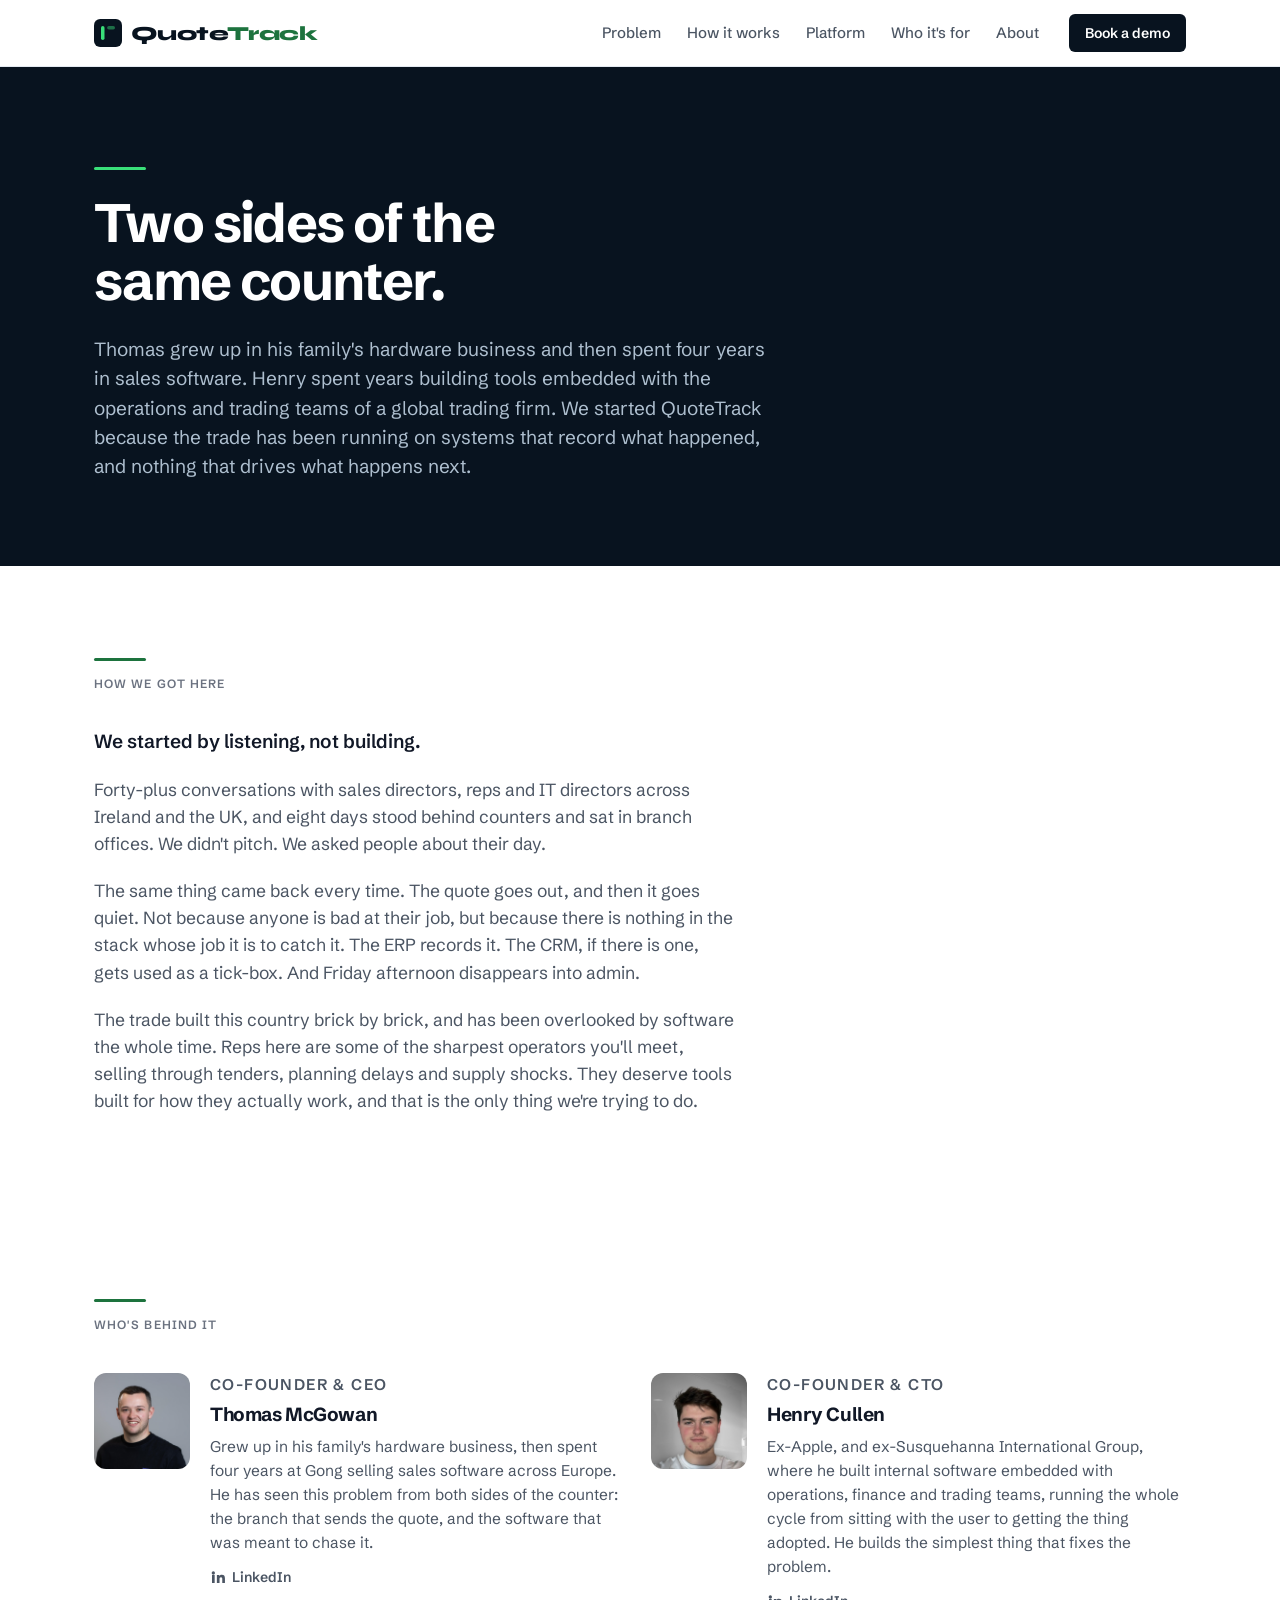
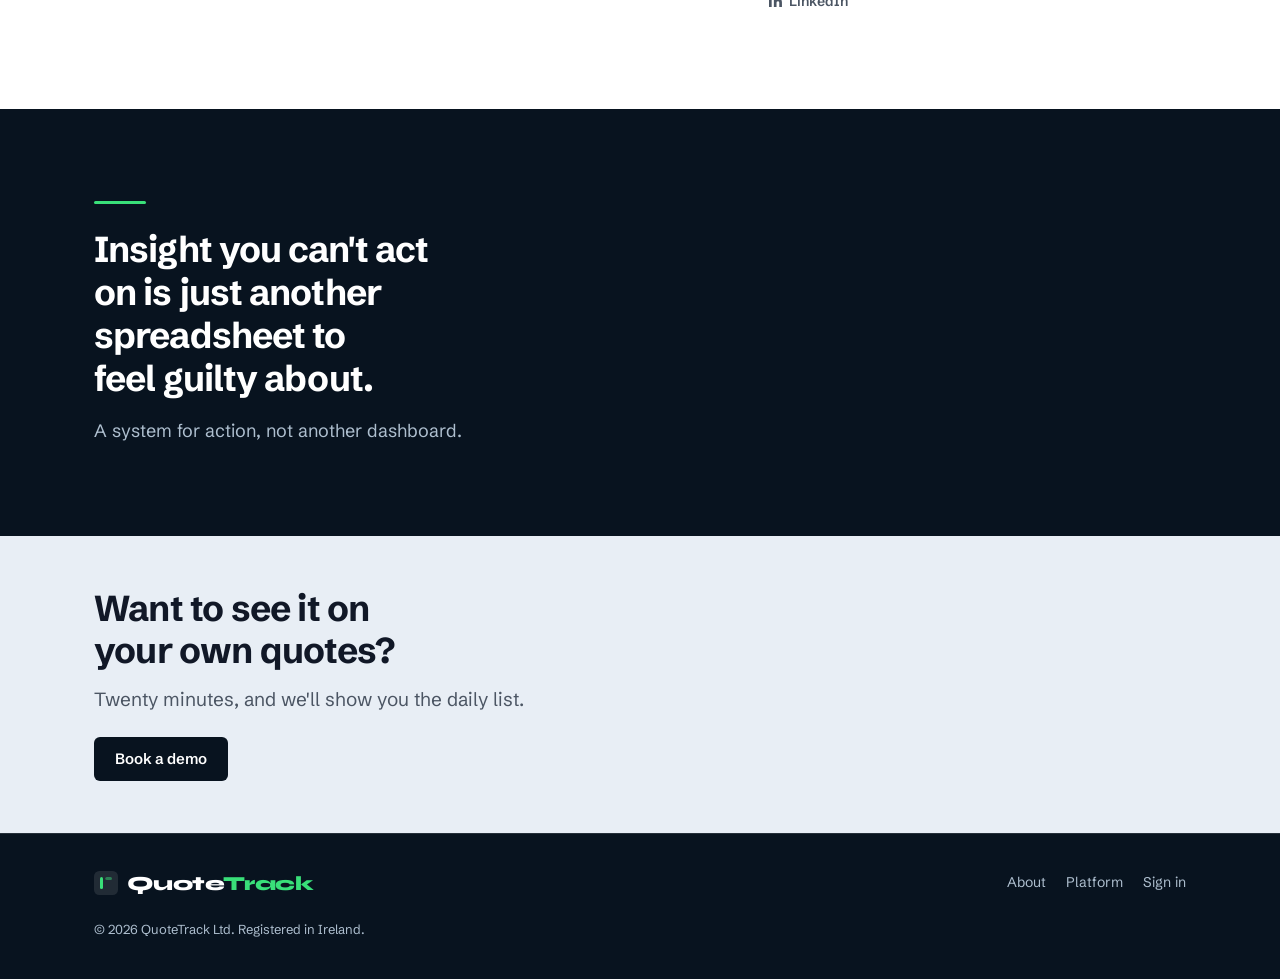
==== commit 9a026e12: "Remove 'How we build' section from about.html Removed the 'How we build' section from the about page" ====
--- a/about.html
+++ b/about.html
@@ -123,32 +123,7 @@
       </div>
     </div>
   </section>
-
-  <!-- ============ HOW WE BUILD ============ -->
-  <section class="section section--paper">
-    <div class="wrap">
-      <div class="section-head">
-        <div class="rail rail--light"></div>
-        <p class="eyebrow">How we build</p>
-        <h2>Three rules we hold ourselves to.</h2>
-      </div>
-      <div class="grid grid--3" style="margin-top:38px">
-        <div class="card">
-          <h3>Keep it simple</h3>
-          <p>A customer told us he'd looked at seven systems and every one was overkill. The test we hold ourselves to: could someone new on the counter understand it?</p>
-        </div>
-        <div class="card">
-          <h3>Push, not pull</h3>
-          <p>If a rep has to log in to get value, they won't. The list comes to them, every morning, wherever they are.</p>
-        </div>
-        <div class="card">
-          <h3>Never surveillance</h3>
-          <p>This is a tool for the rep, not a stick to beat them with. We design against that every time, and we always will.</p>
-        </div>
-      </div>
-    </div>
-  </section>
-
+  
   <!-- ============ FOUNDERS ============ -->
   <section class="section">
     <div class="wrap">
--- a/assets/tokens.css
+++ b/assets/tokens.css
@@ -0,0 +1,78 @@
+/* ==========================================================================
+   QuoteTrack design tokens - website mirror
+   --------------------------------------------------------------------------
+   SOURCE OF TRUTH: the app. These values mirror `tokens/design-tokens.json`
+   in github.com/thomasmcgowan34-wq/quotetrack, which generates
+   `app/tokens.generated.css` via `npm run tokens:build`.
+
+   The app stores tokens in OKLCH. This file carries the resolved sRGB hex so
+   the static site needs no build step. Values below were read from the running
+   app at qa.quotetrack.io on 2026-09-07.
+
+   RULE: never invent a colour here. When the app's tokens change, re-read them
+   and update this file - the website is a consumer of the design system, not a
+   second source of it. Components use the SEMANTIC tokens only, never the
+   palette. See docs/reference/design-language.md.
+   ========================================================================== */
+
+:root {
+  /* --- brand ------------------------------------------------------------ */
+  --brand: #08131f;
+  --brand-hover: #121f2e;
+  --brand-foreground: #ffffff;
+  --brand-soft-surface: #e8eef5;
+  --brand-soft-border: #d8e1eb;
+  --brand-soft-text: #aebfcf;   /* on brand - AAA for poor sight */
+
+  /* --- the single accent ------------------------------------------------ */
+  --signal: #39df79;            /* on dark. Rail/bar only - once per surface */
+  --signal-deep: #1d733e;       /* on light */
+
+  /* --- surfaces --------------------------------------------------------- */
+  --background: #ffffff;
+  --surface: #ffffff;
+  --surface-subtle: #e8eef5;
+  --surface-muted: #f5f9fc;
+
+  /* --- ink -------------------------------------------------------------- */
+  --text-primary: #111827;
+  --text-secondary: #4b5563;
+  --text-muted: #6b7280;
+  --text-disabled: #d1d5db;
+
+  /* --- lines ------------------------------------------------------------ */
+  --border: #e4eaf1;
+  --border-subtle: #eef3f7;
+  --border-strong: #d1d5db;
+  --ring: #08131f;              /* the one focus ring, 2px, focus-visible only */
+
+  /* --- feedback (semantic, not brand) ----------------------------------- */
+  --success: #16a34a;
+  --warning: #d97706;
+  --danger: #dc2626;
+  --info: #2563eb;
+
+  /* --- type ------------------------------------------------------------- */
+  --font-sans: "Schibsted Grotesk", ui-sans-serif, system-ui, -apple-system,
+    "Helvetica Neue", Arial, sans-serif;
+  --font-display: "Syne", var(--font-sans);   /* WORDMARK ONLY */
+
+  /* --- shape ------------------------------------------------------------ */
+  --radius-control: 6px;        /* buttons, inputs, menus */
+  --radius-card: 12px;          /* cards, panels, modals - in-app ceiling */
+  --radius-pill: 999px;
+
+  /* --- elevation - nothing heavier than this --------------------------- */
+  --shadow-raised: 0 1px 2px 0 rgb(8 19 31 / 0.05);
+  --shadow-overlay: 0 10px 30px -10px rgb(8 19 31 / 0.25);
+
+  /* --- motion - three durations, one curve ----------------------------- */
+  --motion-fast: 150ms;
+  --motion-base: 250ms;
+  --motion-slow: 300ms;
+  --ease: cubic-bezier(0.2, 0, 0.2, 1);
+
+  /* --- layout ----------------------------------------------------------- */
+  --maxw: 1140px;
+  --gutter: 24px;
+}
--- a/assets/site.css
+++ b/assets/site.css
@@ -0,0 +1,261 @@
+/* ==========================================================================
+   QuoteTrack website - shared styles
+   Consumes assets/tokens.css. Never hard-code a colour in this file; if a
+   value is missing, add it to the design system first.
+   ========================================================================== */
+
+*, *::before, *::after { box-sizing: border-box; }
+
+html { -webkit-text-size-adjust: 100%; scroll-behavior: smooth; }
+
+body {
+  margin: 0;
+  background: var(--background);
+  color: var(--text-primary);
+  font-family: var(--font-sans);
+  font-size: 17px;
+  line-height: 1.55;
+  -webkit-font-smoothing: antialiased;
+  -moz-osx-font-smoothing: grayscale;
+}
+
+img { max-width: 100%; display: block; }
+
+a { color: inherit; }
+
+:focus-visible {
+  outline: 2px solid var(--ring);
+  outline-offset: 1px;
+  border-radius: 2px;
+}
+
+.wrap {
+  max-width: var(--maxw);
+  margin: 0 auto;
+  padding: 0 var(--gutter);
+}
+
+.sr-only {
+  position: absolute; width: 1px; height: 1px; padding: 0; margin: -1px;
+  overflow: hidden; clip: rect(0 0 0 0); white-space: nowrap; border: 0;
+}
+
+/* --- type scale ---------------------------------------------------------- */
+
+h1, h2, h3, h4 { margin: 0; font-weight: 700; letter-spacing: -0.022em; text-wrap: balance; }
+h1 { font-size: clamp(34px, 5.2vw, 54px); line-height: 1.08; letter-spacing: -0.03em; }
+h2 { font-size: clamp(26px, 3.4vw, 36px); line-height: 1.15; }
+h3 { font-size: 19px; line-height: 1.3; }
+h4 { font-size: 16px; line-height: 1.35; }
+p { margin: 0; }
+
+.eyebrow {
+  font-size: 12px;
+  font-weight: 600;
+  letter-spacing: 0.09em;
+  text-transform: uppercase;
+  color: var(--text-muted);
+}
+.eyebrow--onbrand { color: var(--brand-soft-text); }
+
+.lede { font-size: clamp(17px, 1.5vw, 19px); color: var(--text-secondary); max-width: 62ch; }
+.lede--onbrand { color: var(--brand-soft-text); }
+
+.num { font-variant-numeric: tabular-nums; }
+
+/* --- the accent rail - once per surface, never a wash, never a pill ------ */
+.rail { width: 52px; height: 3px; background: var(--signal); border-radius: 2px; }
+.rail--light { background: var(--signal-deep); }
+
+/* --- sections ------------------------------------------------------------ */
+
+.section { padding: clamp(56px, 8vw, 92px) 0; }
+.section--brand { background: var(--brand); color: #fff; }
+.section--brand h2, .section--brand h3, .section--brand h4 { color: #fff; }
+.section--paper { background: var(--surface-subtle); }
+.section--muted { background: var(--surface-muted); }
+.section--tight { padding: clamp(36px, 5vw, 52px) 0; }
+
+.section-head { display: flex; flex-direction: column; gap: 14px; max-width: 34ch; }
+.section-head .lede { max-width: 58ch; }
+.section-head--wide { max-width: 46ch; }
+
+/* --- buttons ------------------------------------------------------------- */
+
+.btn {
+  display: inline-flex; align-items: center; justify-content: center;
+  gap: 8px;
+  min-height: 44px;
+  padding: 11px 20px;
+  border: 1px solid transparent;
+  border-radius: var(--radius-control);
+  font: inherit;
+  font-size: 15px;
+  font-weight: 600;
+  line-height: 1.2;
+  text-decoration: none;
+  cursor: pointer;
+  transition: background-color var(--motion-fast) var(--ease),
+              border-color var(--motion-fast) var(--ease),
+              color var(--motion-fast) var(--ease);
+}
+.btn--primary { background: var(--brand); color: var(--brand-foreground); }
+.btn--primary:hover { background: var(--brand-hover); }
+.btn--onbrand { background: #fff; color: var(--brand); }
+.btn--onbrand:hover { background: var(--brand-soft-surface); }
+.btn--ghost { background: transparent; color: var(--text-primary); border-color: var(--border-strong); }
+.btn--ghost:hover { background: var(--surface-muted); }
+.btn--ghost-onbrand { background: transparent; color: #fff; border-color: rgb(255 255 255 / 0.35); }
+.btn--ghost-onbrand:hover { border-color: #fff; }
+.btn--sm { min-height: 38px; padding: 8px 15px; font-size: 14px; }
+.btn-row { display: flex; flex-wrap: wrap; gap: 12px; }
+
+/* --- header -------------------------------------------------------------- */
+
+.site-header {
+  position: sticky; top: 0; z-index: 10;
+  background: rgb(255 255 255 / 0.92);
+  backdrop-filter: saturate(180%) blur(8px);
+  border-bottom: 1px solid var(--border);
+}
+.site-header__inner {
+  display: flex; align-items: center; gap: 20px;
+  min-height: 66px;
+}
+.wordmark {
+  display: inline-flex; align-items: center; gap: 9px;
+  text-decoration: none; flex: none;
+}
+.wordmark svg { display: block; flex: none; }
+.wordmark__text {
+  font-family: var(--font-display);
+  font-weight: 800;
+  font-size: 20px;
+  letter-spacing: -0.03em;
+  color: var(--brand);
+}
+.wordmark__text i { font-style: normal; color: var(--signal-deep); }
+.wordmark--onbrand .wordmark__text { color: #fff; }
+.wordmark--onbrand .wordmark__text i { color: var(--signal); }
+
+.nav { display: flex; align-items: center; gap: 26px; margin-left: auto; }
+.nav a {
+  font-size: 15px; font-weight: 500; color: var(--text-secondary);
+  text-decoration: none;
+  transition: color var(--motion-fast) var(--ease);
+}
+.nav a:hover { color: var(--text-primary); }
+.nav__cta { margin-left: 4px; }
+
+.nav-toggle {
+  display: none; margin-left: auto;
+  min-height: 44px; min-width: 44px;
+  align-items: center; justify-content: center;
+  background: none; border: 1px solid var(--border); border-radius: var(--radius-control);
+  cursor: pointer; color: var(--text-primary);
+}
+
+@media (max-width: 880px) {
+  .nav {
+    position: absolute; top: 100%; left: 0; right: 0;
+    flex-direction: column; align-items: stretch; gap: 0;
+    background: var(--surface);
+    border-bottom: 1px solid var(--border);
+    padding: 8px var(--gutter) 18px;
+    margin-left: 0;
+  }
+  .nav[hidden] { display: none; }
+  .nav a { padding: 12px 0; border-bottom: 1px solid var(--border-subtle); }
+  .nav__cta { margin: 12px 0 0; border-bottom: 0; }
+  .nav-toggle { display: inline-flex; }
+}
+
+/* --- cards --------------------------------------------------------------- */
+
+.card {
+  background: var(--surface);
+  border: 1px solid var(--border);
+  border-radius: var(--radius-card);
+  padding: 22px;
+  box-shadow: var(--shadow-raised);
+}
+.card--flat { box-shadow: none; }
+.card--onbrand {
+  background: rgb(255 255 255 / 0.05);
+  border-color: rgb(255 255 255 / 0.16);
+  box-shadow: none;
+}
+.card h3, .card h4 { margin-bottom: 7px; }
+.card p { color: var(--text-secondary); font-size: 15.5px; }
+.card--onbrand p { color: var(--brand-soft-text); }
+
+.grid { display: grid; gap: 20px; }
+.grid--2 { grid-template-columns: repeat(auto-fit, minmax(280px, 1fr)); }
+.grid--3 { grid-template-columns: repeat(auto-fit, minmax(260px, 1fr)); }
+.grid--4 { grid-template-columns: repeat(auto-fit, minmax(232px, 1fr)); }
+
+/* --- footer CTA + footer ------------------------------------------------- */
+
+.footer-cta { background: var(--brand); color: #fff; padding: clamp(56px, 7vw, 84px) 0; }
+.footer-cta h2 { max-width: 20ch; }
+.footer-cta .lede { color: var(--brand-soft-text); margin-top: 14px; }
+
+.site-footer { background: var(--brand); color: var(--brand-soft-text); padding: 34px 0 40px; border-top: 1px solid rgb(255 255 255 / 0.12); }
+.site-footer__inner { display: flex; flex-wrap: wrap; gap: 20px 40px; align-items: center; font-size: 14px; }
+.site-footer nav { display: flex; flex-wrap: wrap; gap: 20px; margin-left: auto; }
+.site-footer a { text-decoration: none; }
+.site-footer a:hover { color: #fff; }
+
+/* --- modal --------------------------------------------------------------- */
+
+.modal {
+  position: fixed; inset: 0; z-index: 50;
+  display: grid; place-items: center;
+  padding: 20px;
+  background: rgb(8 19 31 / 0.55);
+}
+.modal[hidden] { display: none; }
+.modal__panel {
+  background: var(--surface);
+  border-radius: var(--radius-card);
+  box-shadow: var(--shadow-overlay);
+  width: min(460px, 100%);
+  max-height: 90vh; overflow-y: auto;
+  padding: 26px;
+}
+.modal__panel h3 { margin-bottom: 6px; }
+.modal__panel > p { color: var(--text-secondary); font-size: 15px; margin-bottom: 18px; }
+.modal__close {
+  float: right; margin: -6px -6px 0 0;
+  min-width: 36px; min-height: 36px;
+  border: 0; background: none; cursor: pointer;
+  color: var(--text-muted); font-size: 22px; line-height: 1;
+  border-radius: var(--radius-control);
+}
+.modal__close:hover { color: var(--text-primary); background: var(--surface-muted); }
+
+.field { display: flex; flex-direction: column; gap: 6px; margin-bottom: 14px; }
+.field label { font-size: 13px; font-weight: 600; color: var(--text-secondary); }
+.field input, .field textarea {
+  font: inherit; font-size: 15px;
+  padding: 10px 12px;
+  border: 1px solid var(--border-strong);
+  border-radius: var(--radius-control);
+  background: var(--surface);
+  color: var(--text-primary);
+}
+.field textarea { min-height: 86px; resize: vertical; }
+.form-status { font-size: 14px; margin-top: 12px; }
+.form-status--ok { color: var(--success); }
+.form-status--err { color: var(--danger); }
+
+/* --- motion -------------------------------------------------------------- */
+
+@media (prefers-reduced-motion: reduce) {
+  html { scroll-behavior: auto; }
+  *, *::before, *::after {
+    animation-duration: 0.01ms !important;
+    animation-iteration-count: 1 !important;
+    transition-duration: 0.01ms !important;
+  }
+}
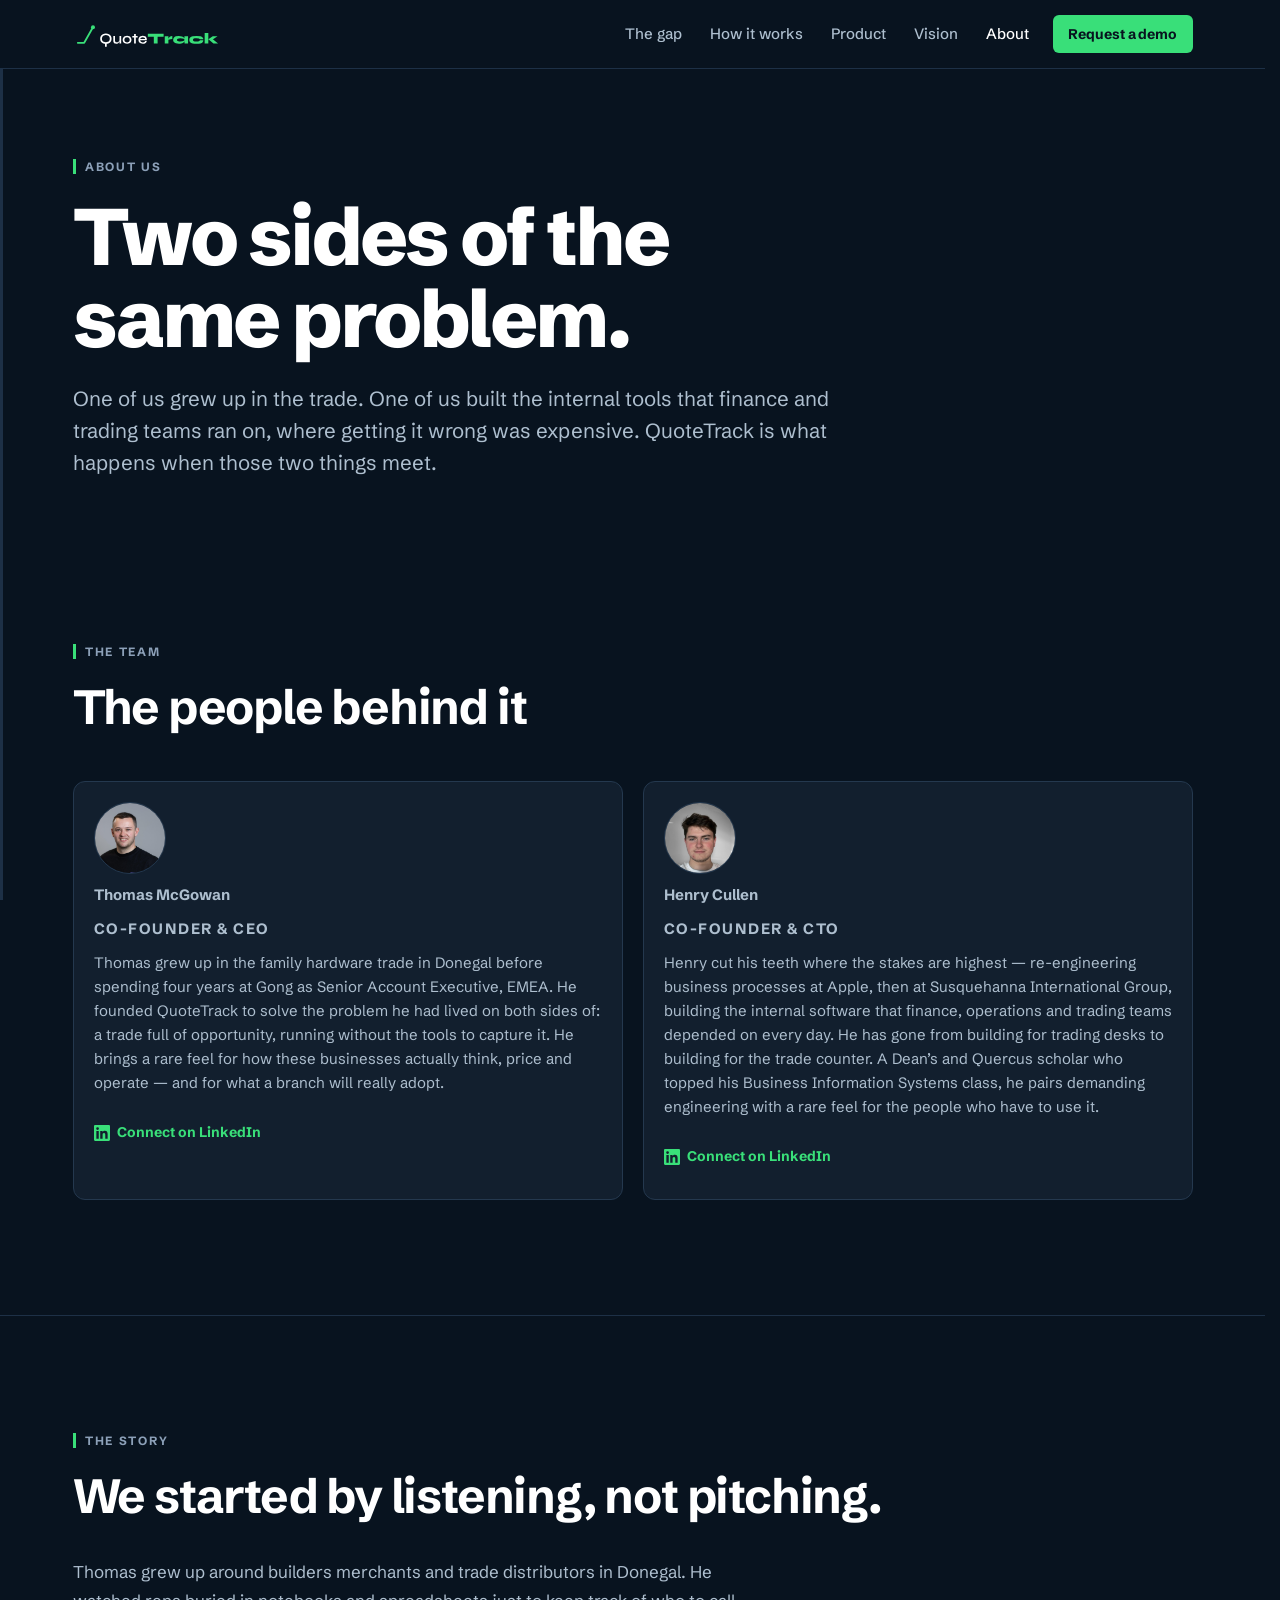
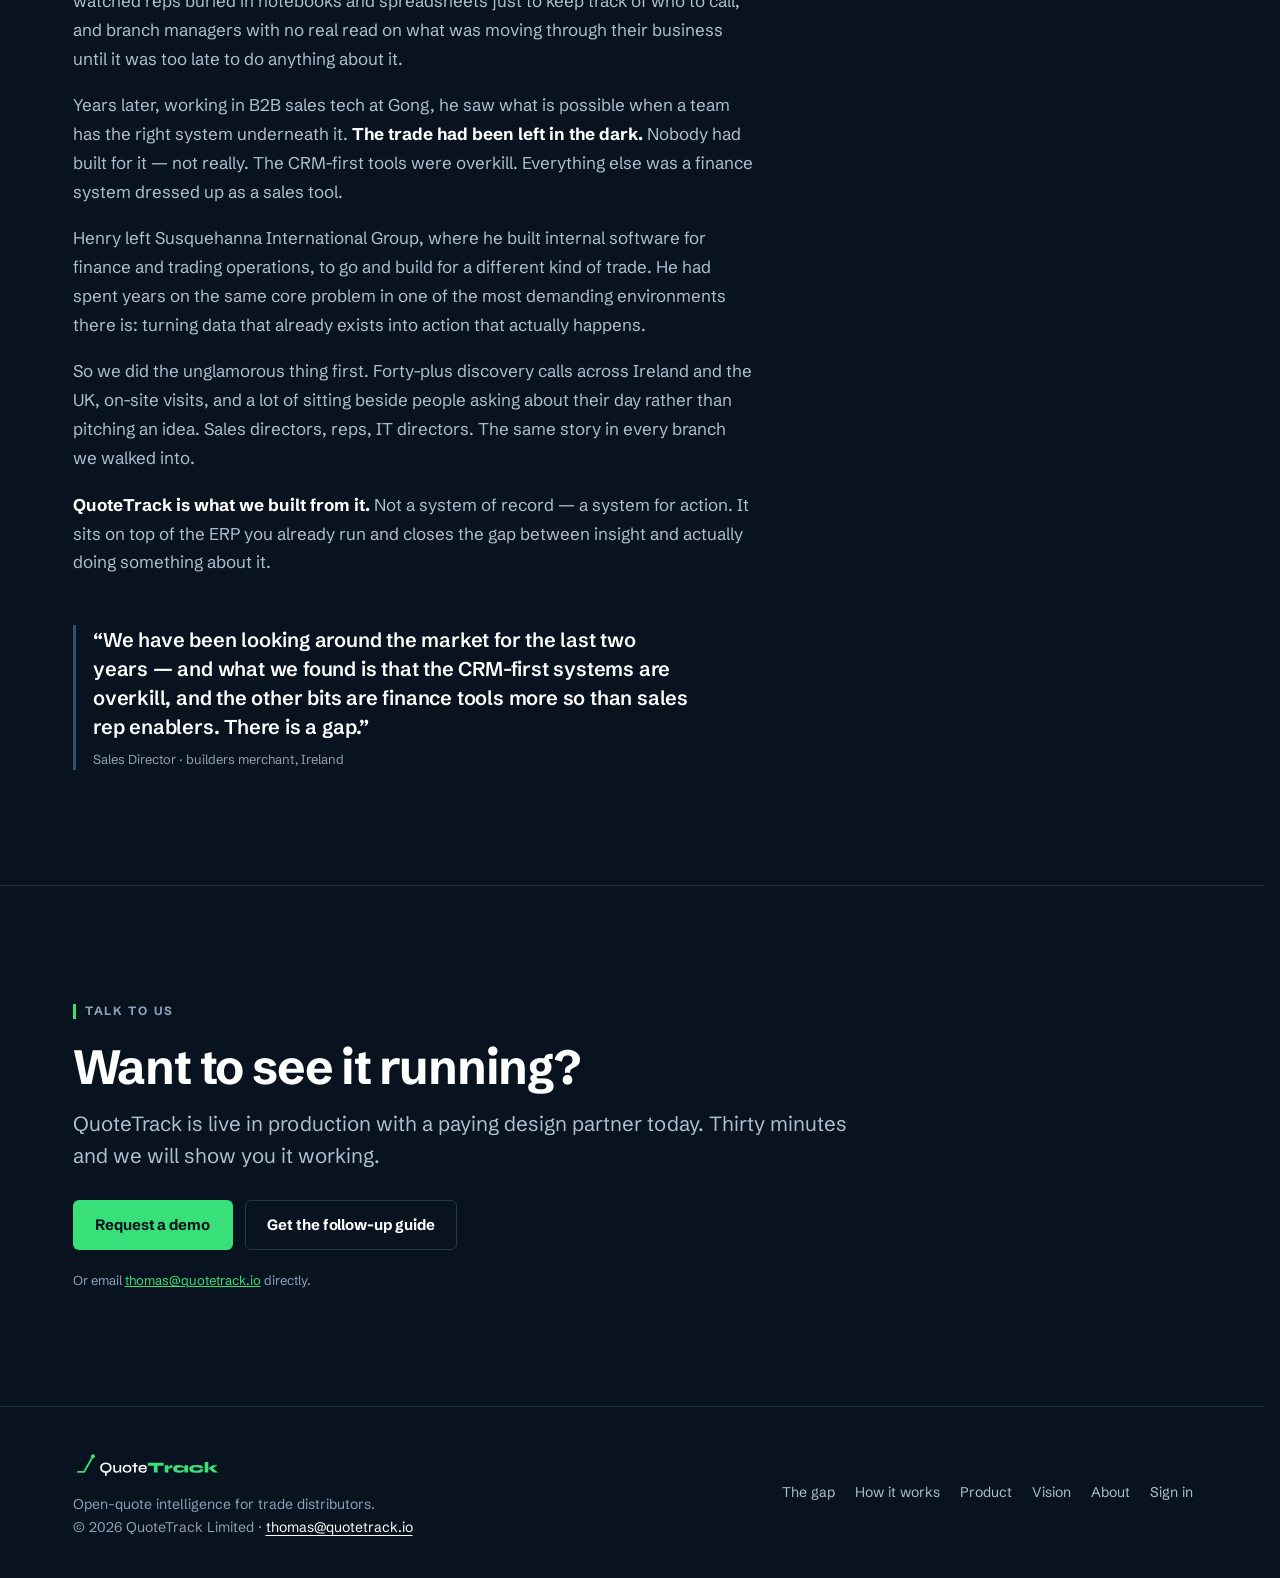
==== commit 7ad16b1d: "Rebuild the landing page on the shipped design system The page shipped three things the app forbids:" ====
--- a/about.html
+++ b/about.html
@@ -1,317 +1,180 @@
 <!DOCTYPE html>
-<html lang="en-IE">
+<html lang="en">
 <head>
 <meta charset="utf-8">
 <meta name="viewport" content="width=device-width, initial-scale=1">
-<title>About QuoteTrack · two sides of the same counter</title>
-<meta name="description" content="We started QuoteTrack because the trade has been running on systems that record what happened, and nothing that drives what happens next.">
-<link rel="icon" href="assets/favicon.svg" type="image/svg+xml">
-<meta property="og:title" content="About QuoteTrack · two sides of the same counter">
-<meta property="og:description" content="One of us grew up in a family hardware business. The other built software embedded with operations and trading teams. We started by listening, not building.">
+<title>About QuoteTrack — two sides of the same problem</title>
+<meta name="description" content="One founder grew up in the trade. One built the internal tools finance and trading teams ran on. QuoteTrack is what happens when those two things meet.">
+<meta name="theme-color" content="#08131f">
+<link rel="icon" href="assets/icon.svg" type="image/svg+xml">
+<link rel="canonical" href="https://www.quotetrack.io/about.html">
+
 <meta property="og:type" content="website">
+<meta property="og:title" content="About QuoteTrack — two sides of the same problem">
+<meta property="og:description" content="We are not consultants who found a market. One of us grew up inside these businesses.">
 <meta property="og:url" content="https://www.quotetrack.io/about.html">
+<meta property="og:image" content="https://www.quotetrack.io/assets/logo-dark-2x.png">
+<meta name="twitter:card" content="summary_large_image">
 
-<link rel="preconnect" href="https://fonts.googleapis.com">
-<link rel="preconnect" href="https://fonts.gstatic.com" crossorigin>
-<link rel="stylesheet" href="https://fonts.googleapis.com/css2?family=Schibsted+Grotesk:wght@400;500;600;700&family=Syne:wght@700;800&display=swap">
-<link rel="stylesheet" href="assets/tokens.css">
+<link rel="preload" href="assets/fonts/schibsted-grotesk-latin.woff2" as="font" type="font/woff2" crossorigin>
 <link rel="stylesheet" href="assets/site.css">
-
-<style>
-  .hero { background: var(--brand); color: #fff; padding: clamp(60px, 9vw, 100px) 0 clamp(52px, 7vw, 84px); }
-  .hero__inner { display: grid; gap: 24px; justify-items: start; }
-  .hero__inner > * { max-width: 56ch; }
-  .hero h1 { max-width: 16ch; }
-  .hero .lede { color: var(--brand-soft-text); }
-
-  /* ---- story ---- */
-  .story { display: grid; gap: 20px; max-width: 64ch; margin-top: 34px; }
-  .story p { font-size: 17.5px; color: var(--text-secondary); }
-  .story p:first-child { color: var(--text-primary); font-weight: 600; font-size: 19px; }
-
-  /* ---- founders ---- */
-  .founders { display: grid; gap: 22px; grid-template-columns: repeat(auto-fit, minmax(320px, 1fr)); margin-top: 38px; }
-  .founder { display: grid; grid-template-columns: 96px 1fr; gap: 20px; align-items: start; }
-  .founder img {
-    width: 96px; height: 96px;
-    border-radius: var(--radius-card);
-    object-fit: cover;
-    background: var(--surface-subtle);
-  }
-  .founder__role { font-size: 12px; font-weight: 600; letter-spacing: 0.09em; text-transform: uppercase; color: var(--signal-deep); margin-bottom: 5px; }
-  .founder h3 { margin-bottom: 8px; }
-  .founder p { color: var(--text-secondary); font-size: 15.5px; }
-  .founder a.linkedin {
-    display: inline-flex; align-items: center; gap: 6px;
-    margin-top: 12px; font-size: 14px; font-weight: 600;
-    color: var(--text-secondary); text-decoration: none;
-  }
-  .founder a.linkedin:hover { color: var(--brand); }
-  @media (max-width: 420px) {
-    .founder { grid-template-columns: 1fr; }
-  }
-
-  /* ---- belief ---- */
-  .belief { max-width: 38ch; }
-  .belief blockquote {
-    margin: 0;
-    font-size: clamp(24px, 3.4vw, 36px);
-    line-height: 1.2;
-    letter-spacing: -0.025em;
-    font-weight: 700;
-    text-wrap: balance;
-  }
-  .belief p { margin-top: 16px; color: var(--brand-soft-text); font-size: 18px; }
-</style>
+<script>
+if ('IntersectionObserver' in window &&
+    !(window.matchMedia && matchMedia('(prefers-reduced-motion: reduce)').matches)) {
+  document.documentElement.className += ' js';
+}
+</script>
 </head>
 <body>
 
-<a class="sr-only" href="#main">Skip to content</a>
+<a class="skip-link" href="#main">Skip to content</a>
+
+<div class="scroll-rail" aria-hidden="true"><div class="scroll-rail__fill"></div></div>
 
 <header class="site-header">
-  <div class="wrap site-header__inner">
-    <a class="wordmark" href="index.html" aria-label="QuoteTrack home">
-      <svg width="28" height="28" viewBox="0 0 32 32" aria-hidden="true">
-        <rect width="32" height="32" rx="7" fill="#08131f"></rect>
-        <rect x="8" y="8" width="4" height="16" rx="2" fill="#39df79"></rect>
-        <rect x="15" y="8" width="9" height="4" rx="2" fill="#39df79" opacity="0.45"></rect>
-      </svg>
-      <span class="wordmark__text">Quote<i>Track</i></span>
+  <div class="container site-header__inner">
+    <a class="wordmark" href="index.html" aria-label="QuoteTrack — home">
+      <img src="assets/logo-dark.svg" width="150" height="32" alt="QuoteTrack">
     </a>
-
-    <button class="nav-toggle" type="button" aria-expanded="false" aria-controls="primary-nav">
-      <span class="sr-only">Menu</span>
-      <svg width="20" height="20" viewBox="0 0 20 20" aria-hidden="true" fill="none" stroke="currentColor" stroke-width="1.8" stroke-linecap="round">
-        <path d="M3 6h14M3 10h14M3 14h14"></path>
-      </svg>
-    </button>
-
-    <nav class="nav" id="primary-nav" aria-label="Primary">
-      <a href="index.html#problem">Problem</a>
+    <nav class="site-nav" aria-label="Primary">
+      <a href="index.html#gap">The gap</a>
       <a href="index.html#how">How it works</a>
-      <a href="index.html#platform">Platform</a>
-      <a href="index.html#who">Who it's for</a>
+      <a href="index.html#product">Product</a>
+      <a href="index.html#vision">Vision</a>
       <a href="about.html" aria-current="page">About</a>
-      <button class="btn btn--primary btn--sm nav__cta" type="button" data-open-modal="demo">Book a demo</button>
     </nav>
+    <a class="btn btn--primary btn--sm" href="index.html#demo">Request a demo</a>
   </div>
 </header>
 
 <main id="main">
 
-  <!-- ============ HERO ============ -->
-  <section class="hero">
-    <div class="wrap hero__inner">
-      <div class="rail"></div>
-      <h1>Two sides of the same counter.</h1>
-      <p class="lede">Thomas grew up in his family's hardware business and then spent four years in sales software. Henry spent years building tools embedded with the operations and trading teams of a global trading firm. We started QuoteTrack because the trade has been running on systems that record what happened, and nothing that drives what happens next.</p>
+<section class="page-hero">
+  <div class="container">
+    <p class="label">About us</p>
+    <h1 class="display" style="max-width:14ch">Two sides of the same problem.</h1>
+    <p class="lead" style="margin-top:1.5rem">One of us grew up in the trade. One of us built the internal tools that finance and trading teams ran on, where getting it wrong was expensive. QuoteTrack is what happens when those two things meet.</p>
+  </div>
+</section>
+
+<section class="section" id="team">
+  <div class="container">
+    <p class="label">The team</p>
+    <h2 class="h2 reveal">The people behind it</h2>
+
+    <div class="team">
+      <article class="founder reveal">
+        <img src="assets/thomas-mcgowan.png" alt="Thomas McGowan" width="72" height="72">
+        <p class="founder__name">Thomas McGowan</p>
+        <p class="founder__role">Co-founder &amp; CEO</p>
+        <p>Thomas grew up in the family hardware trade in Donegal before spending four years at Gong as Senior Account Executive, EMEA. He founded QuoteTrack to solve the problem he had lived on both sides of: a trade full of opportunity, running without the tools to capture it. He brings a rare feel for how these businesses actually think, price and operate — and for what a branch will really adopt.</p>
+        <a class="linkedin" href="https://www.linkedin.com/in/thomas-mcgowan-92a369172/" target="_blank" rel="noopener">
+          <svg xmlns="http://www.w3.org/2000/svg" viewBox="0 0 24 24" fill="currentColor" aria-hidden="true"><path d="M20.447 20.452h-3.554v-5.569c0-1.328-.027-3.037-1.852-3.037-1.853 0-2.136 1.445-2.136 2.939v5.667H9.351V9h3.414v1.561h.046c.477-.9 1.637-1.85 3.37-1.85 3.601 0 4.267 2.37 4.267 5.455v6.286zM5.337 7.433a2.062 2.062 0 0 1-2.063-2.065 2.064 2.064 0 1 1 2.063 2.065zm1.782 13.019H3.555V9h3.564v11.452zM22.225 0H1.771C.792 0 0 .774 0 1.729v20.542C0 23.227.792 24 1.771 24h20.451C23.2 24 24 23.227 24 22.271V1.729C24 .774 23.2 0 22.222 0h.003z"/></svg>
+          Connect on LinkedIn
+        </a>
+      </article>
+
+      <article class="founder reveal reveal-2">
+        <img src="assets/henry-cullen.png" alt="Henry Cullen" width="72" height="72">
+        <p class="founder__name">Henry Cullen</p>
+        <p class="founder__role">Co-founder &amp; CTO</p>
+        <p>Henry cut his teeth where the stakes are highest — re-engineering business processes at Apple, then at Susquehanna International Group, building the internal software that finance, operations and trading teams depended on every day. He has gone from building for trading desks to building for the trade counter. A Dean’s and Quercus scholar who topped his Business Information Systems class, he pairs demanding engineering with a rare feel for the people who have to use it.</p>
+        <a class="linkedin" href="https://www.linkedin.com/in/henry-cullen-web/" target="_blank" rel="noopener">
+          <svg xmlns="http://www.w3.org/2000/svg" viewBox="0 0 24 24" fill="currentColor" aria-hidden="true"><path d="M20.447 20.452h-3.554v-5.569c0-1.328-.027-3.037-1.852-3.037-1.853 0-2.136 1.445-2.136 2.939v5.667H9.351V9h3.414v1.561h.046c.477-.9 1.637-1.85 3.37-1.85 3.601 0 4.267 2.37 4.267 5.455v6.286zM5.337 7.433a2.062 2.062 0 0 1-2.063-2.065 2.064 2.064 0 1 1 2.063 2.065zm1.782 13.019H3.555V9h3.564v11.452zM22.225 0H1.771C.792 0 0 .774 0 1.729v20.542C0 23.227.792 24 1.771 24h20.451C23.2 24 24 23.227 24 22.271V1.729C24 .774 23.2 0 22.222 0h.003z"/></svg>
+          Connect on LinkedIn
+        </a>
+      </article>
     </div>
-  </section>
+  </div>
+</section>
 
-  <!-- ============ STORY ============ -->
-  <section class="section">
-    <div class="wrap">
-      <div class="section-head">
-        <div class="rail rail--light"></div>
-        <p class="eyebrow">How we got here</p>
-      </div>
-      <div class="story">
-        <p>We started by listening, not building.</p>
-        <p>Forty-plus conversations with sales directors, reps and IT directors across Ireland and the UK, and eight days stood behind counters and sat in branch offices. We didn't pitch. We asked people about their day.</p>
-        <p>The same thing came back every time. The quote goes out, and then it goes quiet. Not because anyone is bad at their job, but because there is nothing in the stack whose job it is to catch it. The ERP records it. The CRM, if there is one, gets used as a tick-box. And Friday afternoon disappears into admin.</p>
-        <p>The trade built this country brick by brick, and has been overlooked by software the whole time. Reps here are some of the sharpest operators you'll meet, selling through tenders, planning delays and supply shocks. They deserve tools built for how they actually work, and that is the only thing we're trying to do.</p>
-      </div>
+<section class="section" id="story">
+  <div class="container">
+    <p class="label">The story</p>
+    <h2 class="h2 reveal">We started by listening, not pitching.</h2>
+
+    <div class="prose reveal reveal-2">
+      <p>Thomas grew up around builders merchants and trade distributors in Donegal. He watched reps buried in notebooks and spreadsheets just to keep track of who to call, and branch managers with no real read on what was moving through their business until it was too late to do anything about it.</p>
+      <p>Years later, working in B2B sales tech at Gong, he saw what is possible when a team has the right system underneath it. <strong>The trade had been left in the dark.</strong> Nobody had built for it — not really. The CRM-first tools were overkill. Everything else was a finance system dressed up as a sales tool.</p>
+      <p>Henry left Susquehanna International Group, where he built internal software for finance and trading operations, to go and build for a different kind of trade. He had spent years on the same core problem in one of the most demanding environments there is: turning data that already exists into action that actually happens.</p>
+      <p>So we did the unglamorous thing first. Forty-plus discovery calls across Ireland and the UK, on-site visits, and a lot of sitting beside people asking about their day rather than pitching an idea. Sales directors, reps, IT directors. The same story in every branch we walked into.</p>
+      <p><strong>QuoteTrack is what we built from it.</strong> Not a system of record — a system for action. It sits on top of the ERP you already run and closes the gap between insight and actually doing something about it.</p>
     </div>
-  </section>
-  
-  <!-- ============ FOUNDERS ============ -->
-  <section class="section">
-    <div class="wrap">
-      <div class="section-head">
-        <div class="rail rail--light"></div>
-        <p class="eyebrow">Who's behind it</p>
-      </div>
 
-      <div class="founders">
-        <div class="founder">
-          <img src="assets/thomas-mcgowan.png" alt="Thomas McGowan" width="96" height="96">
-          <div>
-            <p class="founder__role">Co-founder &amp; CEO</p>
-            <h3>Thomas McGowan</h3>
-            <p>Grew up in his family's hardware business, then spent four years at Gong selling sales software across Europe. He has seen this problem from both sides of the counter: the branch that sends the quote, and the software that was meant to chase it.</p>
-            <!-- TODO: paste the existing LinkedIn URL from the current about.html -->
-            <a class="linkedin" href="#" rel="noopener">
-              <svg width="16" height="16" viewBox="0 0 24 24" fill="currentColor" aria-hidden="true"><path d="M4.98 3.5a2.5 2.5 0 1 1 0 5 2.5 2.5 0 0 1 0-5ZM3 9h4v12H3V9Zm7 0h3.8v1.6h.05c.53-.95 1.83-1.95 3.77-1.95 4.03 0 4.78 2.5 4.78 5.76V21h-4v-5.7c0-1.36-.03-3.1-1.9-3.1-1.9 0-2.2 1.47-2.2 3v5.8h-4V9Z"></path></svg>
-              LinkedIn
-            </a>
-          </div>
-        </div>
+    <figure class="quote reveal" style="margin-top:clamp(2rem,5vw,3rem);max-width:62ch">
+      <blockquote>“We have been looking around the market for the last two years — and what we found is that the CRM-first systems are overkill, and the other bits are finance tools more so than sales rep enablers. There is a gap.”</blockquote>
+      <cite>Sales Director · builders merchant, Ireland</cite>
+    </figure>
+  </div>
+</section>
 
-        <div class="founder">
-          <img src="assets/henry-cullen.png" alt="Henry Cullen" width="96" height="96">
-          <div>
-            <p class="founder__role">Co-founder &amp; CTO</p>
-            <h3>Henry Cullen</h3>
-            <p>Ex-Apple, and ex-Susquehanna International Group, where he built internal software embedded with operations, finance and trading teams, running the whole cycle from sitting with the user to getting the thing adopted. He builds the simplest thing that fixes the problem.</p>
-            <!-- TODO: paste the existing LinkedIn URL from the current about.html -->
-            <a class="linkedin" href="#" rel="noopener">
-              <svg width="16" height="16" viewBox="0 0 24 24" fill="currentColor" aria-hidden="true"><path d="M4.98 3.5a2.5 2.5 0 1 1 0 5 2.5 2.5 0 0 1 0-5ZM3 9h4v12H3V9Zm7 0h3.8v1.6h.05c.53-.95 1.83-1.95 3.77-1.95 4.03 0 4.78 2.5 4.78 5.76V21h-4v-5.7c0-1.36-.03-3.1-1.9-3.1-1.9 0-2.2 1.47-2.2 3v5.8h-4V9Z"></path></svg>
-              LinkedIn
-            </a>
-          </div>
-        </div>
-      </div>
+<section class="section cta">
+  <div class="container">
+    <p class="label">Talk to us</p>
+    <h2 class="h2">Want to see it running?</h2>
+    <p class="lead" style="margin-top:1rem">QuoteTrack is live in production with a paying design partner today. Thirty minutes and we will show you it working.</p>
+    <div class="actions" style="margin-top:1.75rem">
+      <a class="btn btn--primary" href="index.html#demo">Request a demo</a>
+      <a class="btn btn--ghost" href="index.html#guide">Get the follow-up guide</a>
     </div>
-  </section>
-
-  <!-- ============ BELIEF ============ -->
-  <section class="section section--brand">
-    <div class="wrap">
-      <div class="rail" style="margin-bottom:24px"></div>
-      <div class="belief">
-        <blockquote>Insight you can't act on is just another spreadsheet to feel guilty about.</blockquote>
-        <p>A system for action, not another dashboard.</p>
-      </div>
-    </div>
-  </section>
-
-  <!-- ============ FOOTER CTA ============ -->
-  <section class="section section--paper section--tight">
-    <div class="wrap">
-      <div class="section-head section-head--wide">
-        <h2>Want to see it on your own quotes?</h2>
-        <p class="lede">Twenty minutes, and we'll show you the daily list.</p>
-      </div>
-      <div class="btn-row" style="margin-top:22px">
-        <button class="btn btn--primary" type="button" data-open-modal="demo">Book a demo</button>
-      </div>
-    </div>
-  </section>
+    <p class="form__note" style="margin-top:1.25rem">Or email <a href="mailto:thomas@quotetrack.io" style="color:var(--signal)">thomas@quotetrack.io</a> directly.</p>
+  </div>
+</section>
 
 </main>
 
 <footer class="site-footer">
-  <div class="wrap site-footer__inner">
-    <a class="wordmark wordmark--onbrand" href="index.html" aria-label="QuoteTrack home">
-      <svg width="24" height="24" viewBox="0 0 32 32" aria-hidden="true">
-        <rect width="32" height="32" rx="7" fill="#ffffff" opacity="0.1"></rect>
-        <rect x="8" y="8" width="4" height="16" rx="2" fill="#39df79"></rect>
-        <rect x="15" y="8" width="9" height="4" rx="2" fill="#39df79" opacity="0.45"></rect>
-      </svg>
-      <span class="wordmark__text">Quote<i>Track</i></span>
-    </a>
+  <div class="container site-footer__inner">
+    <div>
+      <a class="wordmark" href="index.html" aria-label="QuoteTrack — home" style="margin-bottom:.9rem">
+        <img src="assets/logo-dark.svg" width="130" height="28" alt="QuoteTrack" loading="lazy">
+      </a>
+      <p>Open-quote intelligence for trade distributors.<br>
+      © 2026 QuoteTrack Limited · <a href="mailto:thomas@quotetrack.io">thomas@quotetrack.io</a></p>
+    </div>
     <nav aria-label="Footer">
+      <a href="index.html#gap">The gap</a>
+      <a href="index.html#how">How it works</a>
+      <a href="index.html#product">Product</a>
+      <a href="index.html#vision">Vision</a>
       <a href="about.html">About</a>
-      <a href="index.html#platform">Platform</a>
       <a href="https://app.quotetrack.io">Sign in</a>
     </nav>
-    <p style="width:100%;font-size:13px">&copy; <span id="year">2026</span> QuoteTrack Ltd. Registered in Ireland.</p>
   </div>
 </footer>
-
-<!-- ============ DEMO MODAL ============ -->
-<div class="modal" id="modal-demo" hidden role="dialog" aria-modal="true" aria-labelledby="demo-title">
-  <div class="modal__panel">
-    <button class="modal__close" type="button" data-close-modal aria-label="Close">&times;</button>
-    <h3 id="demo-title">Book a demo</h3>
-    <p>Twenty minutes. We'll show you the daily list and what it would look like on your quotes.</p>
-    <form action="https://formspree.io/f/mgorjjjd" method="POST" data-form="demo">
-      <div class="field"><label for="d-name">Name</label><input id="d-name" name="name" type="text" required autocomplete="name"></div>
-      <div class="field"><label for="d-company">Company</label><input id="d-company" name="company" type="text" required autocomplete="organization"></div>
-      <div class="field"><label for="d-email">Work email</label><input id="d-email" name="email" type="email" required autocomplete="email"></div>
-      <div class="field"><label for="d-msg">Anything we should know? (optional)</label><textarea id="d-msg" name="message"></textarea></div>
-      <button class="btn btn--primary" type="submit" style="width:100%">Request a demo</button>
-      <p class="form-status" data-status role="status"></p>
-    </form>
-  </div>
-</div>
 
 <script>
 (function () {
   'use strict';
+  var reduce = window.matchMedia && matchMedia('(prefers-reduced-motion: reduce)').matches;
+  var hasScrollTimeline = window.CSS && CSS.supports && CSS.supports('animation-timeline', 'scroll()');
 
-  document.getElementById('year').textContent = new Date().getFullYear();
+  if (!reduce && 'IntersectionObserver' in window) {
+    var io = new IntersectionObserver(function (entries) {
+      entries.forEach(function (e) {
+        if (e.isIntersecting) { e.target.classList.add('is-in'); io.unobserve(e.target); }
+      });
+    }, { rootMargin: '0px 0px -8% 0px', threshold: 0.05 });
+    document.querySelectorAll('.reveal').forEach(function (el) { io.observe(el); });
+  }
 
-  var toggle = document.querySelector('.nav-toggle');
-  var nav = document.getElementById('primary-nav');
-  function setNav(open) {
-    toggle.setAttribute('aria-expanded', String(open));
-    nav.hidden = !open;
-  }
-  function syncNav() {
-    if (window.matchMedia('(max-width: 880px)').matches) {
-      if (toggle.getAttribute('aria-expanded') !== 'true') nav.hidden = true;
-    } else {
-      nav.hidden = false;
-      toggle.setAttribute('aria-expanded', 'false');
+  if (!reduce && !hasScrollTimeline) {
+    var fill = document.querySelector('.scroll-rail__fill');
+    if (fill) {
+      var ticking = false;
+      var update = function () {
+        var h = document.documentElement.scrollHeight - window.innerHeight;
+        var p = h > 0 ? Math.min(1, Math.max(0, window.scrollY / h)) : 0;
+        fill.style.setProperty('--scroll-progress', p.toFixed(4));
+        ticking = false;
+      };
+      window.addEventListener('scroll', function () {
+        if (!ticking) { ticking = true; requestAnimationFrame(update); }
+      }, { passive: true });
+      window.addEventListener('resize', update, { passive: true });
+      update();
     }
   }
-  toggle.addEventListener('click', function () {
-    setNav(toggle.getAttribute('aria-expanded') !== 'true');
-  });
-  nav.addEventListener('click', function (e) {
-    if (e.target.tagName === 'A' && window.matchMedia('(max-width: 880px)').matches) setNav(false);
-  });
-  window.addEventListener('resize', syncNav);
-  syncNav();
-
-  var lastFocus = null;
-  function openModal(id) {
-    var m = document.getElementById('modal-' + id);
-    if (!m) return;
-    lastFocus = document.activeElement;
-    m.hidden = false;
-    document.body.style.overflow = 'hidden';
-    var first = m.querySelector('input');
-    if (first) first.focus();
-  }
-  function closeModal(m) {
-    m.hidden = true;
-    document.body.style.overflow = '';
-    if (lastFocus) lastFocus.focus();
-  }
-  document.addEventListener('click', function (e) {
-    var opener = e.target.closest('[data-open-modal]');
-    if (opener) { e.preventDefault(); openModal(opener.getAttribute('data-open-modal')); return; }
-    var closer = e.target.closest('[data-close-modal]');
-    if (closer) { closeModal(closer.closest('.modal')); return; }
-    if (e.target.classList.contains('modal')) closeModal(e.target);
-  });
-  document.addEventListener('keydown', function (e) {
-    if (e.key !== 'Escape') return;
-    var open = document.querySelector('.modal:not([hidden])');
-    if (open) closeModal(open);
-  });
-
-  document.querySelectorAll('form[data-form]').forEach(function (form) {
-    form.addEventListener('submit', function (e) {
-      e.preventDefault();
-      var status = form.querySelector('[data-status]');
-      var button = form.querySelector('button[type="submit"]');
-      var original = button.textContent;
-      button.disabled = true;
-      button.textContent = 'Sending…';
-      status.className = 'form-status';
-      status.textContent = '';
-
-      fetch(form.action, {
-        method: 'POST',
-        body: new FormData(form),
-        headers: { Accept: 'application/json' }
-      }).then(function (res) {
-        if (!res.ok) throw new Error('bad response');
-        form.reset();
-        status.className = 'form-status form-status--ok';
-        status.textContent = 'Thanks, we’ll be in touch within a day.';
-      }).catch(function () {
-        status.className = 'form-status form-status--err';
-        status.textContent = 'Something went wrong. Email us at hello@quotetrack.io and we’ll sort it.';
-      }).then(function () {
-        button.disabled = false;
-        button.textContent = original;
-      });
-    });
-  });
 })();
 </script>
 </body>
--- a/assets/site.css
+++ b/assets/site.css
@@ -1,261 +1,1035 @@
 /* ==========================================================================
-   QuoteTrack website - shared styles
-   Consumes assets/tokens.css. Never hard-code a colour in this file; if a
-   value is missing, add it to the design system first.
-   ========================================================================== */
-
+   QuoteTrack — landing site
+   Design system: ../docs/reference/design-language.md (app repo)
+   Tokens:        ../tokens/design-tokens.json — values copied, not imported.
+   Brand:         navy #08131f + signal green #39df79 (2026-09-07 refresh)
+
+   Two rules that govern nearly every choice below:
+   1. Green on a light ground is --signal-deep, never --signal (#39df79 is
+      1.75:1 on white).
+   2. The focus ring follows the ground it is drawn on: green on dark, navy
+      on light. --focus-ring inherits, and .panel-light flips it.
+   ========================================================================== */
+
+/* ---------- Fonts ---------- */
+/* Schibsted Grotesk only. The wordmark is the shipped SVG with the Syne
+   glyphs already outlined (../public/logo-*.svg), so Syne is never loaded —
+   which makes "no Syne outside the wordmark" impossible to violate. */
+@font-face {
+  font-family: 'Schibsted Grotesk';
+  font-style: normal;
+  font-weight: 400 800;
+  font-display: swap;
+  src: url('fonts/schibsted-grotesk-latin.woff2') format('woff2');
+  unicode-range: U+0000-00FF, U+0131, U+0152-0153, U+02BB-02BC, U+02C6, U+02DA,
+    U+02DC, U+0304, U+0308, U+0329, U+2000-206F, U+20AC, U+2122, U+2191, U+2193,
+    U+2212, U+2215, U+FEFF, U+FFFD;
+}
+@font-face {
+  font-family: 'Schibsted Grotesk';
+  font-style: normal;
+  font-weight: 400 800;
+  font-display: swap;
+  src: url('fonts/schibsted-grotesk-latin-ext.woff2') format('woff2');
+  unicode-range: U+0100-02BA, U+02BD-02C5, U+02C7-02CC, U+02CE-02D7, U+02DD-02FF,
+    U+0304, U+0308, U+0329, U+1D00-1DBF, U+1E00-1E9F, U+1EF2-1EFF, U+2020,
+    U+20A0-20AB, U+20AD-20C0, U+2113, U+2C60-2C7F, U+A720-A7FF;
+}
+
+/* ---------- Tokens ---------- */
+:root {
+  /* Brand ground + the deck's navy ramp */
+  --brand: #08131f;
+  --brand-1: #121f2e;
+  --brand-2: #16273a;
+  --brand-3: #1d3046;
+  --brand-4: #24384e;
+  --steel: #31506c;
+  --steel-2: #4e637a;
+
+  /* Blue-grey ramp */
+  --blue-grey: #8ca0b8;
+  --brand-soft: #aebfcf;
+  --blue-grey-light: #b9c4d3;
+  --surface-subtle: #e8eef5;
+  --white: #ffffff;
+
+  /* Accent — two greens, one per ground */
+  --signal: #39df79;
+  --signal-deep: #1d733e;
+
+  /* Light-ground ink */
+  --text-primary: #111827;
+
+  /* Motion — the system's three durations, and nothing else for UI */
+  --motion-fast: 150ms;
+  --motion-base: 250ms;
+  --motion-slow: 300ms;
+  --ease: cubic-bezier(0.2, 0, 0.15, 1);
+
+  /* Radius — 6px controls, 12px panels, full pills. Ceiling 12px. */
+  --r-control: 6px;
+  --r-panel: 12px;
+
+  /* z-index scale, same bands as the app */
+  --z-sticky: 10;
+  --z-overlay: 40;
+
+  /* The focus ring, on the page's default (dark) ground */
+  --focus-ring: var(--signal);
+
+  --container: 1200px;
+  --gutter: clamp(1.25rem, 4vw, 2.5rem);
+  --section-y: clamp(4rem, 9vw, 7.5rem);
+}
+
+/* ---------- Reset ---------- */
 *, *::before, *::after { box-sizing: border-box; }
-
-html { -webkit-text-size-adjust: 100%; scroll-behavior: smooth; }
+* { margin: 0; padding: 0; }
+
+html {
+  scroll-behavior: smooth;
+  -webkit-text-size-adjust: 100%;
+  scrollbar-gutter: stable;
+}
+@media (prefers-reduced-motion: reduce) { html { scroll-behavior: auto; } }
 
 body {
-  margin: 0;
-  background: var(--background);
+  font-family: 'Schibsted Grotesk', ui-sans-serif, system-ui, -apple-system,
+    'Segoe UI', Roboto, Helvetica, Arial, sans-serif;
+  font-size: 1rem;
+  line-height: 1.6;
+  color: var(--brand-soft);
+  background: var(--brand);
+  -webkit-font-smoothing: antialiased;
+  overflow-x: hidden;
+}
+/* Tabular figures ONLY where digits change in place, so the number does not
+   jitter as it counts. Measured 2026-09-09: Schibsted Grotesk's `tnum` also
+   tabularises the comma and the full stop, so a global rule renders "€47,000"
+   as "€47 , 000" and "seat." as "seat ." — see REBUILD-NOTES.md. */
+.bignum, .counter b { font-variant-numeric: tabular-nums; }
+
+img, svg { display: block; max-width: 100%; }
+img { height: auto; }
+a { color: inherit; }
+button, input, textarea, select { font: inherit; color: inherit; }
+
+h1, h2, h3, h4 {
+  color: var(--white);
+  font-weight: 700;
+  line-height: 1.1;
+  letter-spacing: -0.02em;
+  text-wrap: balance;
+}
+p { text-wrap: pretty; }
+
+/* ---------- Focus: green on dark, navy on light, 2px, no offset ---------- */
+:focus-visible {
+  outline: 2px solid var(--focus-ring);
+  outline-offset: 0;
+}
+:focus:not(:focus-visible) { outline: none; }
+
+/* 🔴 The third case, measured 2026-09-09. A control whose OWN FILL is one of
+   the brand pair defeats both rings: with no offset the ring is drawn on the
+   page ground and hard against the fill, so it has to clear both.
+     green button on navy — green ring 1.00:1 vs the fill (invisible, this page
+       shipped it before it was measured); navy ring 1.00:1 vs the ground.
+     navy button on light — mirrored, exactly.
+   Every palette value was measured against both. signal-deep is the only one
+   that clears 3:1 in either direction:
+     #1d733e — 3.18:1 on navy   / 3.36:1 on the green fill
+     #1d733e — 5.03:1 on #e8eef5 / 3.18:1 on the navy fill
+   Runner-up #4e637a is 3.02/3.54 and is not an accent. So one rule covers both
+   grounds, and no third ring colour is introduced. */
+.btn--primary,
+.skip-link,
+.section--light .btn--primary { --focus-ring: var(--signal-deep); }
+
+.skip-link {
+  position: absolute;
+  left: var(--gutter);
+  top: 0;
+  transform: translateY(-120%);
+  z-index: var(--z-overlay);
+  background: var(--signal);
+  color: var(--brand);
+  font-weight: 700;
+  font-size: 0.875rem;
+  padding: 0.6rem 1rem;
+  border-radius: 0 0 var(--r-control) var(--r-control);
+}
+.skip-link:focus { transform: translateY(0); }
+
+/* ---------- Layout ---------- */
+.container {
+  width: 100%;
+  max-width: var(--container);
+  margin-inline: auto;
+  padding-inline: var(--gutter);
+}
+.section { padding-block: var(--section-y); position: relative; }
+/* Anchored sections must land clear of the sticky header. */
+.section[id], .hero, [id] { scroll-margin-top: 88px; }
+.section + .section { border-top: 1px solid var(--brand-3); }
+
+/* A light section: everything inside flips ground-dependent values. */
+.section--light {
+  background: var(--surface-subtle);
   color: var(--text-primary);
-  font-family: var(--font-sans);
-  font-size: 17px;
+  --focus-ring: var(--brand);
+}
+.section--light h1, .section--light h2,
+.section--light h3, .section--light h4 { color: var(--brand); }
+
+/* ---------- Section label — the design system's green rail (§3.1) ---------- */
+.label {
+  display: flex;
+  align-items: center;
+  gap: 0.6rem;
+  font-size: 0.75rem;
+  font-weight: 700;
+  letter-spacing: 0.14em;
+  text-transform: uppercase;
+  color: var(--blue-grey);
+  margin-bottom: 1.25rem;
+}
+.label::before {
+  content: "";
+  width: 3px;
+  height: 15px;
+  background: var(--signal);
+  flex: none;
+}
+.section--light .label { color: var(--steel-2); }
+.section--light .label::before { background: var(--signal-deep); }
+
+/* ---------- Type scale ---------- */
+.display {
+  font-size: clamp(2.5rem, 7.2vw, 5rem);
+  font-weight: 800;
+  line-height: 1.02;
+  letter-spacing: -0.035em;
+}
+.h2 {
+  font-size: clamp(1.75rem, 4.2vw, 3rem);
+  font-weight: 700;
+  letter-spacing: -0.025em;
+  line-height: 1.08;
+}
+.h3 { font-size: 1.25rem; font-weight: 700; letter-spacing: -0.015em; }
+.lead {
+  font-size: clamp(1.0625rem, 1.6vw, 1.3125rem);
   line-height: 1.55;
-  -webkit-font-smoothing: antialiased;
-  -moz-osx-font-smoothing: grayscale;
-}
-
-img { max-width: 100%; display: block; }
-
-a { color: inherit; }
-
-:focus-visible {
-  outline: 2px solid var(--ring);
-  outline-offset: 1px;
-  border-radius: 2px;
-}
-
-.wrap {
-  max-width: var(--maxw);
-  margin: 0 auto;
-  padding: 0 var(--gutter);
-}
-
-.sr-only {
-  position: absolute; width: 1px; height: 1px; padding: 0; margin: -1px;
-  overflow: hidden; clip: rect(0 0 0 0); white-space: nowrap; border: 0;
-}
-
-/* --- type scale ---------------------------------------------------------- */
-
-h1, h2, h3, h4 { margin: 0; font-weight: 700; letter-spacing: -0.022em; text-wrap: balance; }
-h1 { font-size: clamp(34px, 5.2vw, 54px); line-height: 1.08; letter-spacing: -0.03em; }
-h2 { font-size: clamp(26px, 3.4vw, 36px); line-height: 1.15; }
-h3 { font-size: 19px; line-height: 1.3; }
-h4 { font-size: 16px; line-height: 1.35; }
-p { margin: 0; }
-
-.eyebrow {
-  font-size: 12px;
-  font-weight: 600;
-  letter-spacing: 0.09em;
-  text-transform: uppercase;
-  color: var(--text-muted);
-}
-.eyebrow--onbrand { color: var(--brand-soft-text); }
-
-.lede { font-size: clamp(17px, 1.5vw, 19px); color: var(--text-secondary); max-width: 62ch; }
-.lede--onbrand { color: var(--brand-soft-text); }
-
+  color: var(--brand-soft);
+  max-width: 62ch;
+}
+.section--light .lead { color: var(--steel-2); }
+.body { font-size: 1rem; line-height: 1.65; }
+.small { font-size: 0.875rem; line-height: 1.55; }
+.accent { color: var(--signal); }
+.section--light .accent { color: var(--signal-deep); }
 .num { font-variant-numeric: tabular-nums; }
 
-/* --- the accent rail - once per surface, never a wash, never a pill ------ */
-.rail { width: 52px; height: 3px; background: var(--signal); border-radius: 2px; }
-.rail--light { background: var(--signal-deep); }
-
-/* --- sections ------------------------------------------------------------ */
-
-.section { padding: clamp(56px, 8vw, 92px) 0; }
-.section--brand { background: var(--brand); color: #fff; }
-.section--brand h2, .section--brand h3, .section--brand h4 { color: #fff; }
-.section--paper { background: var(--surface-subtle); }
-.section--muted { background: var(--surface-muted); }
-.section--tight { padding: clamp(36px, 5vw, 52px) 0; }
-
-.section-head { display: flex; flex-direction: column; gap: 14px; max-width: 34ch; }
-.section-head .lede { max-width: 58ch; }
-.section-head--wide { max-width: 46ch; }
-
-/* --- buttons ------------------------------------------------------------- */
-
+/* ---------- Buttons ---------- */
 .btn {
-  display: inline-flex; align-items: center; justify-content: center;
-  gap: 8px;
+  display: inline-flex;
+  align-items: center;
+  justify-content: center;
+  gap: 0.5rem;
   min-height: 44px;
-  padding: 11px 20px;
+  padding: 0.75rem 1.35rem;
+  border-radius: var(--r-control);
   border: 1px solid transparent;
-  border-radius: var(--radius-control);
-  font: inherit;
-  font-size: 15px;
-  font-weight: 600;
-  line-height: 1.2;
+  font-size: 0.9375rem;
+  font-weight: 700;
+  letter-spacing: -0.005em;
   text-decoration: none;
   cursor: pointer;
   transition: background-color var(--motion-fast) var(--ease),
               border-color var(--motion-fast) var(--ease),
               color var(--motion-fast) var(--ease);
 }
-.btn--primary { background: var(--brand); color: var(--brand-foreground); }
-.btn--primary:hover { background: var(--brand-hover); }
-.btn--onbrand { background: #fff; color: var(--brand); }
-.btn--onbrand:hover { background: var(--brand-soft-surface); }
-.btn--ghost { background: transparent; color: var(--text-primary); border-color: var(--border-strong); }
-.btn--ghost:hover { background: var(--surface-muted); }
-.btn--ghost-onbrand { background: transparent; color: #fff; border-color: rgb(255 255 255 / 0.35); }
-.btn--ghost-onbrand:hover { border-color: #fff; }
-.btn--sm { min-height: 38px; padding: 8px 15px; font-size: 14px; }
-.btn-row { display: flex; flex-wrap: wrap; gap: 12px; }
-
-/* --- header -------------------------------------------------------------- */
-
+/* Primary on dark: green fill, navy label — 10.69:1 */
+.btn--primary { background: var(--signal); color: var(--brand); }
+.btn--primary:hover { background: var(--white); }
+/* Primary on light: navy fill, white label — 18.70:1 */
+.section--light .btn--primary { background: var(--brand); color: var(--white); }
+.section--light .btn--primary:hover { background: var(--brand-1); }
+
+.btn--ghost {
+  background: transparent;
+  color: var(--white);
+  border-color: var(--brand-4);
+}
+.btn--ghost:hover { border-color: var(--brand-soft); background: var(--brand-1); }
+.section--light .btn--ghost { color: var(--brand); border-color: var(--blue-grey-light); }
+.section--light .btn--ghost:hover { background: var(--white); border-color: var(--steel); }
+
+.btn--sm { min-height: 38px; padding: 0.45rem 0.9rem; font-size: 0.875rem; }
+
+.actions { display: flex; flex-wrap: wrap; gap: 0.75rem; }
+
+/* ---------- Panels ---------- */
+.panel {
+  background: var(--brand-1);
+  border: 1px solid var(--brand-4);
+  border-radius: var(--r-panel);
+  padding: clamp(1.25rem, 3vw, 1.75rem);
+}
+/* A light panel on the dark page — real product UI is light, so green
+   inside it must be --signal-deep and the focus ring flips to navy. */
+.panel-light {
+  background: var(--white);
+  color: var(--text-primary);
+  border: 1px solid var(--blue-grey-light);
+  border-radius: var(--r-panel);
+  --focus-ring: var(--brand);
+}
+.panel-light h3, .panel-light h4 { color: var(--brand); }
+
+.pill {
+  display: inline-flex;
+  align-items: center;
+  gap: 0.4rem;
+  border-radius: 999px;
+  padding: 0.25rem 0.7rem;
+  font-size: 0.75rem;
+  font-weight: 700;
+  letter-spacing: 0.02em;
+}
+
+/* ==========================================================================
+   Motion
+   Default state is VISIBLE. The hidden start state is opted into only when
+   JS is running (html.js), so the page is complete with JS disabled.
+   Nothing containing text rests below opacity 1.
+   ========================================================================== */
+/* Content reveals are a ONE-SHOT IntersectionObserver, deliberately not a
+   view() timeline. A view() timeline makes visibility a function of scroll
+   position, so text un-reveals on the way back up and anything below a deep
+   link lands at opacity 0. Copy must never depend on where the scrollbar is.
+   Scroll-driven CSS is used below for the things that genuinely track scroll:
+   the three rails and the convergence draw, all of them decorative.
+   The hidden start state is opted into only by html.js, which is set only when
+   IntersectionObserver exists and motion is not reduced. */
+html.js .reveal {
+  opacity: 0;
+  transform: translateY(16px);
+  transition: opacity 520ms var(--ease), transform 520ms var(--ease);
+}
+html.js .reveal.is-in { opacity: 1; transform: none; }
+html.js .reveal-2 { transition-delay: 80ms; }
+html.js .reveal-3 { transition-delay: 160ms; }
+html.js .reveal-4 { transition-delay: 240ms; }
+
+/* ---------- The green rail that draws itself down the page ---------- */
+.scroll-rail {
+  position: fixed;
+  left: 0;
+  top: 0;
+  width: 3px;
+  height: 100vh;
+  background: var(--brand-3);
+  z-index: var(--z-sticky);
+  pointer-events: none;
+}
+.scroll-rail__fill {
+  width: 100%;
+  height: 100%;
+  background: var(--signal);
+  transform-origin: 0 0;
+  transform: scaleY(var(--scroll-progress, 0));
+}
+@supports (animation-timeline: scroll()) {
+  .scroll-rail__fill {
+    transform: scaleY(0);
+    animation: rail-draw linear both;
+    animation-timeline: scroll(root block);
+  }
+}
+@keyframes rail-draw { to { transform: scaleY(1); } }
+@media (max-width: 1023px) { .scroll-rail { display: none; } }
+
+/* ---------- Header ---------- */
 .site-header {
-  position: sticky; top: 0; z-index: 10;
-  background: rgb(255 255 255 / 0.92);
-  backdrop-filter: saturate(180%) blur(8px);
-  border-bottom: 1px solid var(--border);
+  position: sticky;
+  top: 0;
+  z-index: var(--z-sticky);
+  background: var(--brand);
+  border-bottom: 1px solid var(--brand-3);
 }
 .site-header__inner {
-  display: flex; align-items: center; gap: 20px;
-  min-height: 66px;
-}
-.wordmark {
-  display: inline-flex; align-items: center; gap: 9px;
-  text-decoration: none; flex: none;
-}
-.wordmark svg { display: block; flex: none; }
-.wordmark__text {
-  font-family: var(--font-display);
+  display: flex;
+  align-items: center;
+  gap: 1.5rem;
+  min-height: 68px;
+  padding-block: 0.75rem;
+}
+.wordmark { flex: none; display: block; }
+.wordmark img { width: 150px; }
+.site-nav {
+  display: none;
+  margin-left: auto;
+  gap: 1.75rem;
+  align-items: center;
+}
+.site-nav a {
+  font-size: 0.9375rem;
+  font-weight: 500;
+  color: var(--brand-soft);
+  text-decoration: none;
+  padding-block: 0.35rem;
+  transition: color var(--motion-fast) var(--ease);
+}
+.site-nav a:hover, .site-nav a[aria-current="page"] { color: var(--white); }
+.site-header .btn { margin-left: auto; }
+.site-nav + .btn { margin-left: 0; }
+@media (min-width: 900px) {
+  .site-nav { display: flex; }
+}
+
+/* ---------- Hero ---------- */
+.hero {
+  position: relative;
+  padding-block: clamp(3.5rem, 9vw, 7rem) clamp(3rem, 6vw, 4.5rem);
+  overflow: hidden;
+}
+/* A measured tick rule — industrial, no gradient fill, no blobs.
+   Painted as the hero's own background rather than an absolutely-positioned
+   overlay: an overlay made axe report "background could not be determined"
+   for all 12 hero elements, i.e. the most important text on the site sat in
+   an automated-check blind spot. The fade is the same navy at alpha 0, so it
+   introduces no colour. */
+.hero {
+  background-image:
+    linear-gradient(180deg, rgba(8, 19, 31, 0) 0%, var(--brand) 78%),
+    repeating-linear-gradient(90deg, var(--brand-3) 0 1px, transparent 1px 72px);
+}
+.hero__inner { position: relative; }
+.hero__flag {
+  display: inline-flex;
+  align-items: center;
+  gap: 0.55rem;
+  border: 1px solid var(--brand-4);
+  border-radius: 999px;
+  padding: 0.4rem 0.9rem 0.4rem 0.7rem;
+  font-size: 0.8125rem;
+  font-weight: 600;
+  color: var(--white);
+  margin-bottom: clamp(1.25rem, 3vw, 1.75rem);
+}
+.hero__flag .dot {
+  width: 8px; height: 8px; border-radius: 999px;
+  background: var(--signal); flex: none;
+}
+.hero__grid { display: grid; gap: clamp(1.5rem, 3vw, 2.5rem); }
+@media (min-width: 1040px) {
+  .hero__grid {
+    grid-template-columns: minmax(0, 1.05fr) minmax(0, 0.95fr);
+    align-items: end;
+    column-gap: clamp(2rem, 5vw, 4rem);
+  }
+  .hero__col-b { padding-bottom: 0.35rem; }
+}
+.hero .display { max-width: 15ch; }
+.hero__sub {
+  font-size: clamp(1.125rem, 2vw, 1.5rem);
+  line-height: 1.4;
+  color: var(--white);
+  font-weight: 600;
+  letter-spacing: -0.015em;
+  max-width: 30ch;
+}
+.hero__anchor { margin-top: 1rem; max-width: 52ch; }
+.hero .actions { margin-top: clamp(1.5rem, 3vw, 2rem); }
+
+.hero__facts {
+  display: grid;
+  gap: 1px;
+  grid-template-columns: 1fr;
+  background: var(--brand-3);
+  border: 1px solid var(--brand-3);
+  border-radius: var(--r-panel);
+  overflow: hidden;
+  margin-top: clamp(2.5rem, 6vw, 4rem);
+}
+.hero__fact { background: var(--brand); padding: 1.1rem 1.25rem; }
+.hero__fact dt {
+  font-size: 0.75rem; font-weight: 700; letter-spacing: 0.12em;
+  text-transform: uppercase; color: var(--blue-grey);
+}
+.hero__fact dd {
+  margin-top: 0.35rem; font-size: 1.0625rem; font-weight: 600; color: var(--white);
+}
+@media (min-width: 700px) { .hero__facts { grid-template-columns: repeat(3, 1fr); } }
+
+/* ---------- Partner logos ---------- */
+.partners { padding-block: clamp(2rem, 4vw, 3rem); }
+.partners__label {
+  font-size: 0.8125rem;
+  letter-spacing: 0.04em;
+  color: var(--blue-grey);
+  margin-bottom: 1.25rem;
+}
+.partners__row {
+  display: flex;
+  flex-wrap: wrap;
+  align-items: center;
+  gap: clamp(1.5rem, 5vw, 3.5rem);
+}
+.partners__row img {
+  /* Partner marks are supplied dark-on-transparent; on the navy ground they
+     are rendered as solid white rather than faded, so no text sits under 1. */
+  filter: brightness(0) invert(1);
+  width: auto;
+}
+.partners__row .logo-scb { height: 34px; }
+.partners__row .logo-ignite { height: 30px; }
+
+/* ==========================================================================
+   2 — The gap (convergence)
+   ========================================================================== */
+.channels {
+  display: grid;
+  grid-template-columns: repeat(2, minmax(0, 1fr));
+  gap: 0.75rem;
+  margin-top: clamp(2rem, 5vw, 3rem);
+}
+@media (min-width: 640px) { .channels { grid-template-columns: repeat(3, minmax(0, 1fr)); } }
+@media (min-width: 1024px) { .channels { grid-template-columns: repeat(6, minmax(0, 1fr)); gap: 1rem; } }
+/* Deliberately NOT cards — a top rule and a label, so this reads as the head
+   of a diagram rather than the identical-icon-card grid that gives a
+   generated landing page away. */
+.channel {
+  list-style: none;
+  border-top: 2px solid var(--brand-4);
+  padding: 0.75rem 0 0;
+  display: flex;
+  flex-direction: column;
+  gap: 0.45rem;
+}
+.channel svg { width: 20px; height: 20px; color: var(--blue-grey); flex: none; }
+.channel span {
+  font-size: 0.875rem; font-weight: 600; color: var(--white); line-height: 1.3;
+}
+
+.converge { display: block; width: 100%; height: clamp(72px, 11vw, 130px); fill: none; }
+.converge path {
+  fill: none;
+  stroke: var(--steel);
+  stroke-width: 2;
+  stroke-linecap: round;
+}
+html.js .converge path { stroke-dasharray: 1; stroke-dashoffset: 1; }
+@supports (animation-timeline: view()) {
+  html.js .converge path {
+    animation: draw linear both;
+    animation-timeline: view();
+    animation-range: entry 0% cover 34%;
+  }
+}
+@supports not (animation-timeline: view()) {
+  html.js .converge path { transition: stroke-dashoffset 900ms var(--ease); }
+  html.js .converge.is-in path { stroke-dashoffset: 0; }
+}
+@keyframes draw { to { stroke-dashoffset: 0; } }
+
+.funnel-node {
+  border: 1px solid var(--signal);
+  border-radius: var(--r-panel);
+  background: var(--brand-1);
+  padding: clamp(1.25rem, 3vw, 1.75rem);
+  text-align: center;
+  max-width: 620px;
+  margin-inline: auto;
+}
+.funnel-node .h3 { color: var(--white); }
+.funnel-node p { margin-top: 0.4rem; color: var(--brand-soft); }
+.funnel-node .cost {
+  display: block;
+  margin-top: 0.85rem;
+  font-size: clamp(1.5rem, 3.4vw, 2rem);
   font-weight: 800;
-  font-size: 20px;
-  letter-spacing: -0.03em;
-  color: var(--brand);
-}
-.wordmark__text i { font-style: normal; color: var(--signal-deep); }
-.wordmark--onbrand .wordmark__text { color: #fff; }
-.wordmark--onbrand .wordmark__text i { color: var(--signal); }
-
-.nav { display: flex; align-items: center; gap: 26px; margin-left: auto; }
-.nav a {
-  font-size: 15px; font-weight: 500; color: var(--text-secondary);
-  text-decoration: none;
-  transition: color var(--motion-fast) var(--ease);
-}
-.nav a:hover { color: var(--text-primary); }
-.nav__cta { margin-left: 4px; }
-
-.nav-toggle {
-  display: none; margin-left: auto;
-  min-height: 44px; min-width: 44px;
-  align-items: center; justify-content: center;
-  background: none; border: 1px solid var(--border); border-radius: var(--radius-control);
-  cursor: pointer; color: var(--text-primary);
-}
-
-@media (max-width: 880px) {
-  .nav {
-    position: absolute; top: 100%; left: 0; right: 0;
-    flex-direction: column; align-items: stretch; gap: 0;
-    background: var(--surface);
-    border-bottom: 1px solid var(--border);
-    padding: 8px var(--gutter) 18px;
-    margin-left: 0;
+  color: var(--signal);
+  letter-spacing: -0.02em;
+}
+.funnel-tail {
+  display: grid;
+  gap: 1rem;
+  margin-top: 1rem;
+  max-width: 620px;
+  margin-inline: auto;
+}
+.funnel-erp {
+  border: 1px solid var(--brand-4);
+  border-radius: var(--r-panel);
+  padding: 1rem 1.25rem;
+  text-align: center;
+}
+.funnel-erp strong { color: var(--white); display: block; font-size: 1rem; }
+.turn {
+  margin-top: clamp(2rem, 5vw, 3rem);
+  font-size: clamp(1.25rem, 3vw, 1.875rem);
+  font-weight: 700;
+  color: var(--white);
+  letter-spacing: -0.02em;
+  line-height: 1.25;
+  max-width: 24ch;
+}
+
+/* ==========================================================================
+   3 — The cost
+   ========================================================================== */
+.cost-grid {
+  display: grid;
+  gap: clamp(2rem, 5vw, 3.5rem);
+  align-items: center;
+}
+@media (min-width: 900px) { .cost-grid { grid-template-columns: minmax(0, 0.85fr) minmax(0, 1fr); } }
+.bignum {
+  font-size: clamp(6rem, 19vw, 15rem);
+  font-weight: 800;
+  line-height: 0.85;
+  letter-spacing: -0.05em;
+  color: var(--signal);
+  font-variant-numeric: tabular-nums;
+}
+.bignum__unit {
+  display: block;
+  margin-top: 0.75rem;
+  font-size: clamp(1.125rem, 2.2vw, 1.5rem);
+  font-weight: 700;
+  color: var(--white);
+  letter-spacing: -0.015em;
+  line-height: 1.2;
+}
+.bignum__src {
+  margin-top: 0.9rem;
+  font-size: 0.8125rem;
+  color: var(--blue-grey);
+  max-width: 34ch;
+}
+.cost-note {
+  margin-top: 1.5rem;
+  border-left: 3px solid var(--steel);
+  padding-left: 1rem;
+  color: var(--white);
+  font-weight: 600;
+}
+
+/* ==========================================================================
+   4 — How it works (the flow)
+   ========================================================================== */
+.flow {
+  display: grid;
+  gap: 1rem;
+  margin-top: clamp(2rem, 5vw, 3rem);
+  position: relative;
+}
+@media (min-width: 1000px) {
+  .flow { grid-template-columns: repeat(4, minmax(0, 1fr)); gap: 2rem; }
+  /* Chevrons in the gutters: this is a flow, not four feature cards. */
+  .flow-step { position: relative; }
+  .flow-step:not(:last-child)::after {
+    content: "";
+    position: absolute;
+    right: -1.3rem;
+    top: 50%;
+    width: 9px;
+    height: 9px;
+    border-top: 2px solid var(--steel);
+    border-right: 2px solid var(--steel);
+    transform: translateY(-50%) rotate(45deg);
   }
-  .nav[hidden] { display: none; }
-  .nav a { padding: 12px 0; border-bottom: 1px solid var(--border-subtle); }
-  .nav__cta { margin: 12px 0 0; border-bottom: 0; }
-  .nav-toggle { display: inline-flex; }
-}
-
-/* --- cards --------------------------------------------------------------- */
-
-.card {
-  background: var(--surface);
-  border: 1px solid var(--border);
-  border-radius: var(--radius-card);
-  padding: 22px;
-  box-shadow: var(--shadow-raised);
-}
-.card--flat { box-shadow: none; }
-.card--onbrand {
-  background: rgb(255 255 255 / 0.05);
-  border-color: rgb(255 255 255 / 0.16);
-  box-shadow: none;
-}
-.card h3, .card h4 { margin-bottom: 7px; }
-.card p { color: var(--text-secondary); font-size: 15.5px; }
-.card--onbrand p { color: var(--brand-soft-text); }
-
-.grid { display: grid; gap: 20px; }
-.grid--2 { grid-template-columns: repeat(auto-fit, minmax(280px, 1fr)); }
-.grid--3 { grid-template-columns: repeat(auto-fit, minmax(260px, 1fr)); }
-.grid--4 { grid-template-columns: repeat(auto-fit, minmax(232px, 1fr)); }
-
-/* --- footer CTA + footer ------------------------------------------------- */
-
-.footer-cta { background: var(--brand); color: #fff; padding: clamp(56px, 7vw, 84px) 0; }
-.footer-cta h2 { max-width: 20ch; }
-.footer-cta .lede { color: var(--brand-soft-text); margin-top: 14px; }
-
-.site-footer { background: var(--brand); color: var(--brand-soft-text); padding: 34px 0 40px; border-top: 1px solid rgb(255 255 255 / 0.12); }
-.site-footer__inner { display: flex; flex-wrap: wrap; gap: 20px 40px; align-items: center; font-size: 14px; }
-.site-footer nav { display: flex; flex-wrap: wrap; gap: 20px; margin-left: auto; }
-.site-footer a { text-decoration: none; }
-.site-footer a:hover { color: #fff; }
-
-/* --- modal --------------------------------------------------------------- */
-
-.modal {
-  position: fixed; inset: 0; z-index: 50;
-  display: grid; place-items: center;
-  padding: 20px;
-  background: rgb(8 19 31 / 0.55);
-}
-.modal[hidden] { display: none; }
-.modal__panel {
-  background: var(--surface);
-  border-radius: var(--radius-card);
-  box-shadow: var(--shadow-overlay);
-  width: min(460px, 100%);
-  max-height: 90vh; overflow-y: auto;
-  padding: 26px;
-}
-.modal__panel h3 { margin-bottom: 6px; }
-.modal__panel > p { color: var(--text-secondary); font-size: 15px; margin-bottom: 18px; }
-.modal__close {
-  float: right; margin: -6px -6px 0 0;
-  min-width: 36px; min-height: 36px;
-  border: 0; background: none; cursor: pointer;
-  color: var(--text-muted); font-size: 22px; line-height: 1;
-  border-radius: var(--radius-control);
-}
-.modal__close:hover { color: var(--text-primary); background: var(--surface-muted); }
-
-.field { display: flex; flex-direction: column; gap: 6px; margin-bottom: 14px; }
-.field label { font-size: 13px; font-weight: 600; color: var(--text-secondary); }
+}
+.flow-step {
+  border: 1px solid var(--brand-4);
+  border-radius: var(--r-panel);
+  background: var(--brand-1);
+  padding: 1.25rem;
+  display: flex;
+  flex-direction: column;
+  gap: 0.5rem;
+}
+.flow-step__k {
+  font-size: 0.75rem; font-weight: 700; letter-spacing: 0.12em;
+  text-transform: uppercase; color: var(--blue-grey);
+}
+.flow-step h3 { font-size: 1.0625rem; }
+.flow-step p { font-size: 0.9375rem; color: var(--brand-soft); }
+
+/* The ERP block — the objection-killer. Deliberately the loudest card. */
+.flow-step--erp {
+  background: var(--surface-subtle);
+  border-color: var(--surface-subtle);
+  --focus-ring: var(--brand);
+}
+.flow-step--erp .flow-step__k { color: var(--steel); }
+.flow-step--erp h3 { color: var(--brand); }
+.flow-step--erp p { color: var(--steel-2); }
+.flow-step--erp .pill {
+  align-self: flex-start;
+  background: var(--brand);
+  color: var(--white);
+}
+
+.flow-rail {
+  position: relative;
+  height: 3px;
+  background: var(--brand-3);
+  margin-top: 1.75rem;
+  border-radius: 999px;
+  overflow: hidden;
+}
+.flow-rail__fill {
+  position: absolute;
+  inset: 0;
+  background: var(--signal);
+  transform-origin: 0 50%;
+  transform: scaleX(1);
+}
+@supports (animation-timeline: view()) {
+  html.js .flow-rail__fill {
+    transform: scaleX(0);
+    animation: rail-x linear both;
+    animation-timeline: view();
+    animation-range: entry 20% cover 60%;
+  }
+}
+@supports not (animation-timeline: view()) {
+  html.js .flow-rail__fill { transform: scaleX(0); transition: transform 900ms var(--ease); }
+  html.js .flow-rail.is-in .flow-rail__fill { transform: scaleX(1); }
+}
+@keyframes rail-x { to { transform: scaleX(1); } }
+
+.flow-line {
+  margin-top: 1.5rem;
+  font-size: clamp(1.125rem, 2.6vw, 1.625rem);
+  font-weight: 700;
+  color: var(--white);
+  letter-spacing: -0.02em;
+  line-height: 1.3;
+}
+
+/* ==========================================================================
+   5 — Built and live (product)
+   ========================================================================== */
+.product-grid { display: grid; gap: clamp(1.5rem, 4vw, 2.5rem); margin-top: clamp(2rem, 5vw, 3rem); }
+@media (min-width: 1000px) { .product-grid { grid-template-columns: repeat(3, minmax(0, 1fr)); } }
+.product-item { display: flex; flex-direction: column; gap: 0.6rem; }
+.product-item h3 { color: var(--white); }
+.product-item > p { color: var(--brand-soft); font-size: 0.9375rem; }
+.product-item .panel-light { margin-top: 1rem; }
+@media (min-width: 1000px) { .product-item .panel-light { margin-top: auto; } }
+
+/* --- Faithful recreation of the app's own surfaces, in the app's tokens --- */
+.ui { padding: 0.875rem; display: grid; gap: 0.625rem; }
+.ui__bar {
+  display: flex; align-items: baseline; justify-content: space-between;
+  gap: 0.75rem; padding: 0 0.125rem 0.5rem;
+  border-bottom: 1px solid var(--surface-subtle);
+}
+.ui__title { font-size: 0.9375rem; font-weight: 700; color: var(--brand); }
+.ui__meta { font-size: 0.75rem; color: var(--steel-2); }
+
+.q-card {
+  border: 1px solid var(--surface-subtle);
+  border-radius: var(--r-control);
+  padding: 0.7rem 0.75rem;
+  display: grid;
+  gap: 0.4rem;
+}
+.q-top { display: flex; align-items: baseline; justify-content: space-between; gap: 0.75rem; }
+.q-name { font-size: 0.875rem; font-weight: 700; color: var(--brand); }
+.q-value { font-size: 0.875rem; font-weight: 700; color: var(--brand); }
+.q-meta { display: flex; flex-wrap: wrap; align-items: center; gap: 0.4rem; font-size: 0.75rem; color: var(--steel-2); }
+.q-age {
+  border-radius: 999px; padding: 0.1rem 0.5rem; font-weight: 700; font-size: 0.75rem;
+  background: var(--surface-subtle); color: var(--brand);
+}
+.q-age--hot { background: var(--brand); color: var(--white); }
+.q-actions { display: flex; flex-wrap: wrap; gap: 0.35rem; padding-top: 0.15rem; }
+.q-btn {
+  border: 1px solid var(--blue-grey-light);
+  background: var(--white);
+  color: var(--steel-2);
+  border-radius: var(--r-control);
+  padding: 0.3rem 0.6rem;
+  font-size: 0.75rem;
+  font-weight: 600;
+  cursor: default;
+}
+.q-btn--on { background: var(--brand); border-color: var(--brand); color: var(--white); }
+.q-btn--go { border-color: var(--signal-deep); color: var(--signal-deep); font-weight: 700; }
+
+.kpis { display: grid; grid-template-columns: repeat(2, minmax(0, 1fr)); gap: 0.5rem; }
+.kpi { border: 1px solid var(--surface-subtle); border-radius: var(--r-control); padding: 0.65rem 0.7rem; }
+.kpi dt {
+  /* 12px floor: a KPI label is informative, so it may not sit at 11px. */
+  font-size: 0.75rem; font-weight: 700; letter-spacing: 0.06em;
+  text-transform: uppercase; color: var(--steel-2);
+}
+.kpi dd {
+  margin-top: 0.2rem; font-size: 1.25rem; font-weight: 800; color: var(--brand);
+  letter-spacing: -0.02em;
+}
+.kpi__sub { font-size: 0.75rem; color: var(--steel-2); font-weight: 400; letter-spacing: 0; text-transform: none; }
+.ui__note {
+  border: 1px solid var(--blue-grey-light);
+  border-left: 3px solid var(--signal-deep);
+  border-radius: var(--r-control);
+  padding: 0.55rem 0.7rem;
+  font-size: 0.8125rem;
+  color: var(--text-primary);
+}
+.ui__caption {
+  font-size: 0.75rem;
+  color: var(--blue-grey);
+  margin-top: 0.5rem;
+}
+
+/* ==========================================================================
+   6 — Vision (horizontal journey)
+   ========================================================================== */
+.journey { margin-top: clamp(2rem, 5vw, 3rem); }
+.journey__rail {
+  position: relative; height: 3px; background: var(--brand-3);
+  border-radius: 999px; overflow: hidden; margin-bottom: 1.5rem;
+}
+.journey__rail i {
+  position: absolute; inset: 0; background: var(--signal);
+  transform-origin: 0 50%; transform: scaleX(1);
+}
+@supports (animation-timeline: view()) {
+  html.js .journey__rail i {
+    transform: scaleX(0);
+    animation: rail-x linear both;
+    animation-timeline: view();
+    animation-range: entry 15% cover 70%;
+  }
+}
+@supports not (animation-timeline: view()) {
+  html.js .journey__rail i { transform: scaleX(0); transition: transform 1000ms var(--ease); }
+  html.js .journey__rail.is-in i { transform: scaleX(1); }
+}
+
+/* Below 900px this is a deliberate horizontal track: the only horizontal
+   scroll on the page, user-driven, with snap points. */
+.journey__track {
+  display: grid;
+  grid-auto-flow: column;
+  grid-auto-columns: minmax(min(84%, 340px), 1fr);
+  gap: 1rem;
+  overflow-x: auto;
+  scroll-snap-type: x mandatory;
+  padding-bottom: 0.75rem;
+  overscroll-behavior-x: contain;
+}
+.journey__track > * { scroll-snap-align: start; }
+@media (min-width: 900px) {
+  .journey__track {
+    grid-auto-flow: row;
+    grid-template-columns: repeat(3, minmax(0, 1fr));
+    overflow: visible;
+    gap: 1.25rem;
+  }
+}
+.stage {
+  border: 1px solid var(--brand-4);
+  border-radius: var(--r-panel);
+  background: var(--brand-1);
+  padding: clamp(1.25rem, 3vw, 1.75rem);
+  display: flex;
+  flex-direction: column;
+  gap: 0.6rem;
+}
+.stage__k {
+  display: inline-flex; align-items: center; gap: 0.5rem;
+  font-size: 0.75rem; font-weight: 700; letter-spacing: 0.12em;
+  text-transform: uppercase; color: var(--signal);
+}
+.stage__k::before { content: ""; width: 8px; height: 8px; border-radius: 999px; background: var(--signal); }
+.stage--next .stage__k { color: var(--blue-grey); }
+.stage--next .stage__k::before { background: var(--steel); }
+.stage--far .stage__k { color: var(--blue-grey); }
+.stage--far .stage__k::before { background: transparent; box-shadow: inset 0 0 0 2px var(--steel); }
+.stage h3 { font-size: 1.25rem; }
+.stage p { color: var(--brand-soft); font-size: 0.9375rem; }
+.track-hint { font-size: 0.8125rem; color: var(--blue-grey); margin-top: 0.5rem; }
+@media (min-width: 900px) { .track-hint { display: none; } }
+
+/* ==========================================================================
+   7 — Why us
+   ========================================================================== */
+.why-grid { display: grid; gap: clamp(2rem, 5vw, 3rem); margin-top: clamp(2rem, 4vw, 3rem); }
+@media (min-width: 960px) { .why-grid { grid-template-columns: minmax(0, 1fr) minmax(0, 1fr); } }
+
+.founders { display: grid; gap: 1rem; }
+@media (min-width: 560px) { .founders { grid-template-columns: repeat(2, minmax(0, 1fr)); } }
+@media (min-width: 960px) { .why-grid .founders { grid-template-columns: minmax(0, 1fr); } }
+.founder {
+  border: 1px solid var(--brand-4);
+  border-radius: var(--r-panel);
+  background: var(--brand-1);
+  padding: 1.25rem;
+}
+.founder img {
+  width: 56px; height: 56px; border-radius: 999px; object-fit: cover;
+  border: 1px solid var(--brand-4);
+}
+.founder__name { margin-top: 0.75rem; font-weight: 700; color: var(--white); }
+.founder__role {
+  font-size: 0.75rem; font-weight: 700; letter-spacing: 0.1em;
+  text-transform: uppercase; color: var(--blue-grey); margin-top: 0.15rem;
+}
+.founder p { margin-top: 0.6rem; font-size: 0.9375rem; color: var(--brand-soft); }
+
+.quotes { display: grid; gap: 1rem; }
+.quote {
+  border-left: 3px solid var(--steel);
+  padding-left: 1.1rem;
+}
+.quote blockquote {
+  font-size: clamp(1.0625rem, 1.8vw, 1.25rem);
+  line-height: 1.45;
+  color: var(--white);
+  font-weight: 600;
+  letter-spacing: -0.01em;
+}
+.quote cite {
+  display: block; margin-top: 0.5rem; font-style: normal;
+  font-size: 0.8125rem; color: var(--blue-grey);
+}
+.counter {
+  display: flex; align-items: baseline; gap: 0.75rem;
+  border-top: 1px solid var(--brand-3); margin-top: 1.75rem; padding-top: 1.25rem;
+}
+.counter b {
+  font-size: clamp(2rem, 5vw, 3rem); font-weight: 800; color: var(--signal);
+  letter-spacing: -0.03em; line-height: 1; font-variant-numeric: tabular-nums;
+}
+.counter span { color: var(--white); font-weight: 600; }
+
+/* ==========================================================================
+   8 — Scale
+   ========================================================================== */
+.scale { display: grid; gap: 1px; background: var(--brand-3); border: 1px solid var(--brand-3);
+  border-radius: var(--r-panel); overflow: hidden; margin-top: clamp(2rem, 5vw, 3rem); }
+.tier { background: var(--brand); padding: clamp(1.25rem, 3vw, 1.75rem); display: grid; gap: 0.4rem; }
+.tier p { color: var(--brand-soft); font-size: 0.9375rem; }
+.tier .tier__n {
+  font-size: clamp(2.25rem, 5.5vw, 3.5rem); font-weight: 800; color: var(--white);
+  letter-spacing: -0.035em; line-height: 1;
+}
+.tier--start { background: var(--brand-1); }
+.tier--start .tier__n { color: var(--signal); }
+.tier .tier__k {
+  font-size: 0.75rem; font-weight: 700; letter-spacing: 0.12em;
+  text-transform: uppercase; color: var(--blue-grey);
+}
+.tier__bar { height: 6px; border-radius: 999px; background: var(--brand-4); margin-top: 0.35rem; }
+.tier__bar i { display: block; height: 100%; border-radius: 999px; background: var(--steel); }
+.tier--start .tier__bar i { background: var(--signal); }
+
+/* ==========================================================================
+   9 — CTA, forms, footer
+   ========================================================================== */
+.cta { text-align: left; }
+.cta__grid { display: grid; gap: clamp(2.5rem, 6vw, 4rem); align-items: start; }
+@media (min-width: 1000px) {
+  .cta__grid {
+    grid-template-columns: minmax(0, 1fr) minmax(0, 0.92fr);
+    column-gap: clamp(2.5rem, 5vw, 4rem);
+  }
+  .cta .form { max-width: none; }
+  .cta .guide { margin-top: 0; }
+}
+.form {
+  display: grid;
+  gap: 0.9rem;
+  margin-top: 1.75rem;
+  max-width: 560px;
+}
+.field { display: grid; gap: 0.35rem; }
+.field label { font-size: 0.8125rem; font-weight: 700; color: var(--white); }
+.section--light .field label { color: var(--brand); }
 .field input, .field textarea {
-  font: inherit; font-size: 15px;
-  padding: 10px 12px;
-  border: 1px solid var(--border-strong);
-  border-radius: var(--radius-control);
-  background: var(--surface);
-  color: var(--text-primary);
-}
-.field textarea { min-height: 86px; resize: vertical; }
-.form-status { font-size: 14px; margin-top: 12px; }
-.form-status--ok { color: var(--success); }
-.form-status--err { color: var(--danger); }
-
-/* --- motion -------------------------------------------------------------- */
-
+  background: var(--brand-1);
+  border: 1px solid var(--brand-4);
+  border-radius: var(--r-control);
+  padding: 0.7rem 0.8rem;
+  color: var(--white);
+  font-size: 1rem;
+  min-height: 44px;
+  width: 100%;
+}
+.field textarea { min-height: 96px; resize: vertical; }
+.field input::placeholder, .field textarea::placeholder { color: var(--blue-grey); }
+.field input:hover, .field textarea:hover { border-color: var(--steel); }
+.form__row { display: grid; gap: 0.9rem; }
+@media (min-width: 620px) { .form__row { grid-template-columns: repeat(2, minmax(0, 1fr)); } }
+.form__note { font-size: 0.8125rem; color: var(--blue-grey); }
+
+.guide {
+  border: 1px solid var(--brand-4);
+  border-radius: var(--r-panel);
+  background: var(--brand-1);
+  padding: clamp(1.25rem, 3vw, 1.75rem);
+}
+.guide h3 { font-size: 1.125rem; }
+.guide p { margin-top: 0.4rem; font-size: 0.9375rem; color: var(--brand-soft); }
+.guide .form { margin-top: 1.1rem; max-width: none; }
+.guide-done { display: none; }
+.guide-done[data-done="1"] { display: block; }
+
+.site-footer {
+  border-top: 1px solid var(--brand-3);
+  padding-block: 2.5rem;
+  font-size: 0.875rem;
+  color: var(--blue-grey);
+}
+.site-footer__inner { display: grid; gap: 1.25rem; }
+@media (min-width: 760px) {
+  .site-footer__inner { grid-template-columns: 1fr auto; align-items: center; }
+}
+.site-footer a { color: var(--white); text-decoration: underline; text-underline-offset: 3px; }
+.site-footer nav { display: flex; flex-wrap: wrap; gap: 1.25rem; }
+.site-footer nav a { text-decoration: none; color: var(--brand-soft); }
+.site-footer nav a:hover { color: var(--white); }
+
+/* ==========================================================================
+   about.html
+   ========================================================================== */
+.page-hero { padding-block: clamp(3rem, 7vw, 5.5rem) clamp(2rem, 4vw, 3rem); }
+.prose { max-width: 68ch; display: grid; gap: 1.1rem; margin-top: clamp(1.5rem, 4vw, 2.25rem); }
+.prose p { font-size: 1.0625rem; line-height: 1.7; }
+.prose strong { color: var(--white); font-weight: 700; }
+.team { display: grid; gap: 1.25rem; margin-top: clamp(2rem, 5vw, 3rem); }
+@media (min-width: 760px) { .team { grid-template-columns: repeat(2, minmax(0, 1fr)); } }
+.team .founder img { width: 72px; height: 72px; }
+.linkedin {
+  display: inline-flex; align-items: center; gap: 0.45rem; margin-top: 1rem;
+  font-size: 0.875rem; font-weight: 700; color: var(--signal);
+  text-decoration: none; min-height: 44px;
+}
+.linkedin:hover { color: var(--white); }
+.linkedin svg { width: 16px; height: 16px; }
+
+/* ==========================================================================
+   Reduced motion — everything collapses to opacity or nothing. Last word.
+   ========================================================================== */
 @media (prefers-reduced-motion: reduce) {
-  html { scroll-behavior: auto; }
   *, *::before, *::after {
-    animation-duration: 0.01ms !important;
+    animation-duration: 0.001ms !important;
     animation-iteration-count: 1 !important;
-    transition-duration: 0.01ms !important;
+    transition-duration: 0.001ms !important;
+    animation-timeline: auto !important;
   }
-}
+  html.js .reveal { opacity: 1 !important; transform: none !important; }
+  html.js .converge path { stroke-dashoffset: 0 !important; }
+  html.js .flow-rail__fill,
+  html.js .journey__rail i { transform: scaleX(1) !important; }
+  .scroll-rail { display: none; }
+}
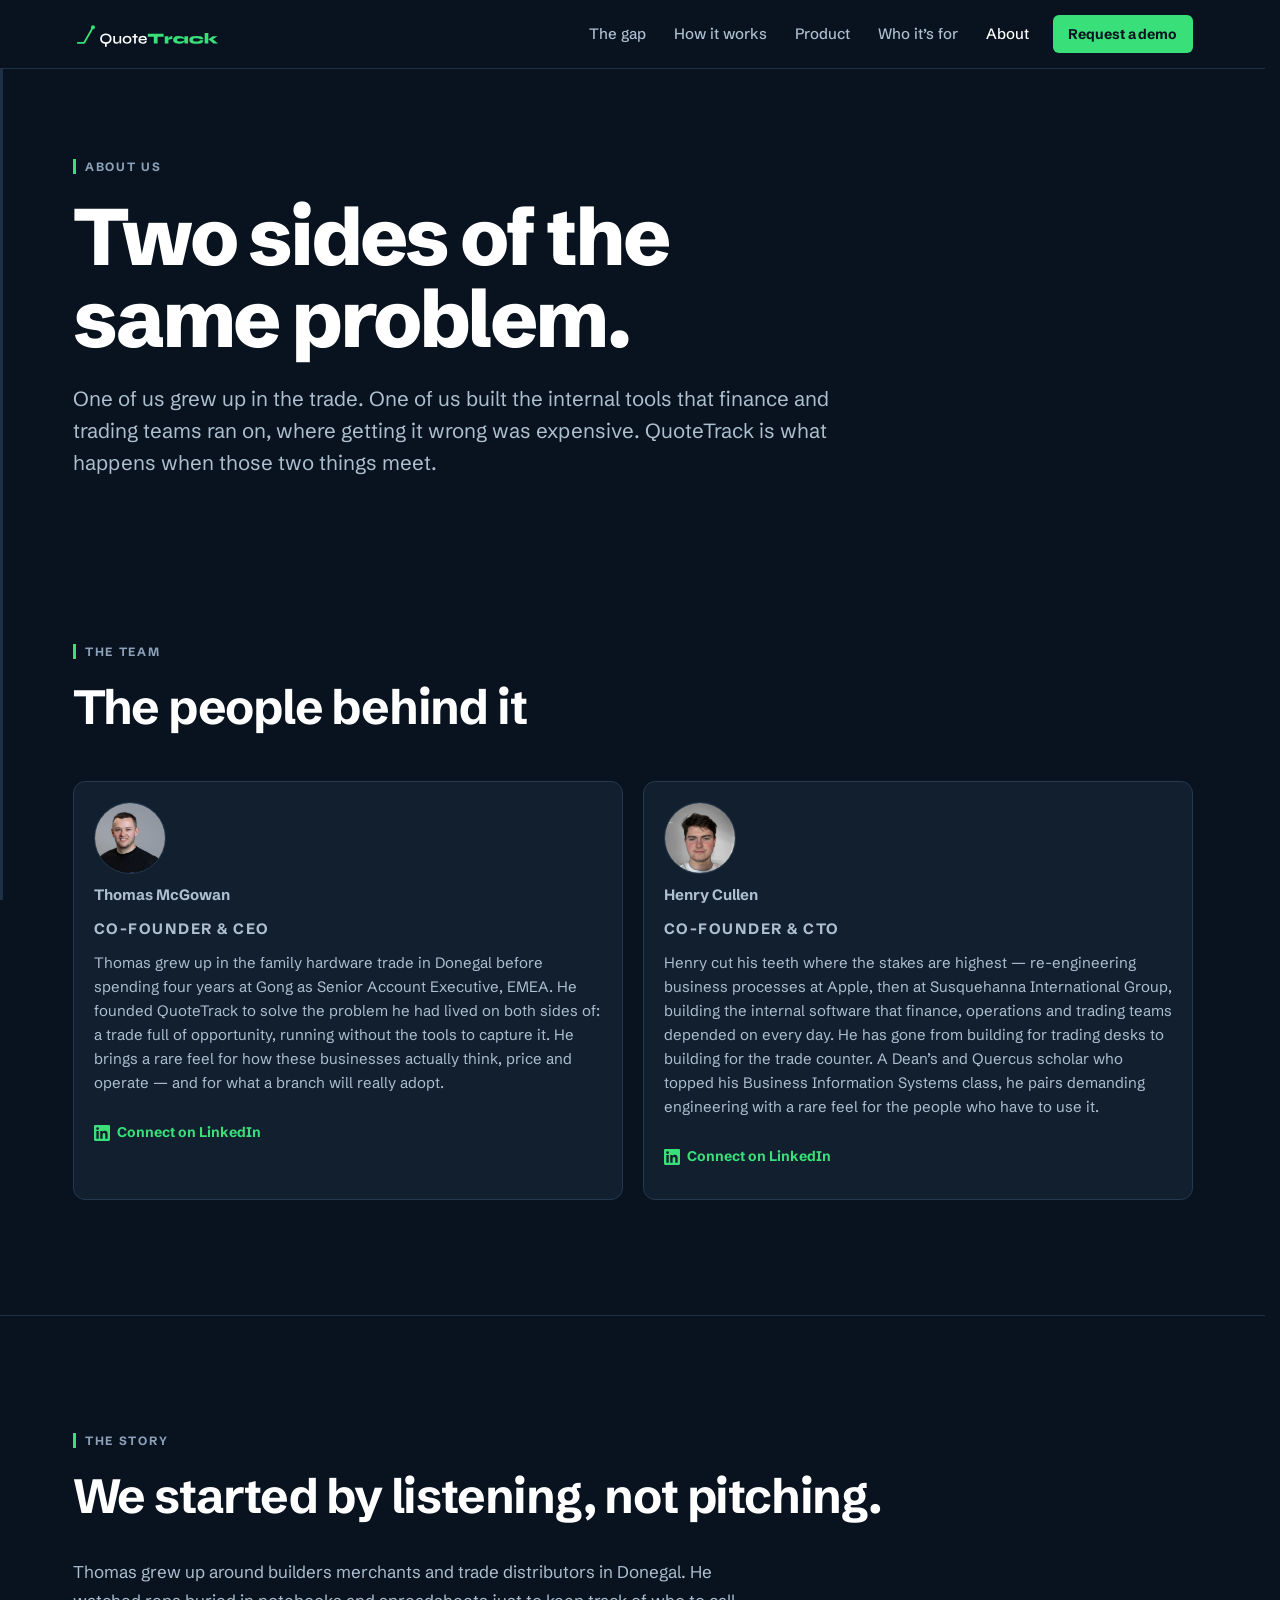
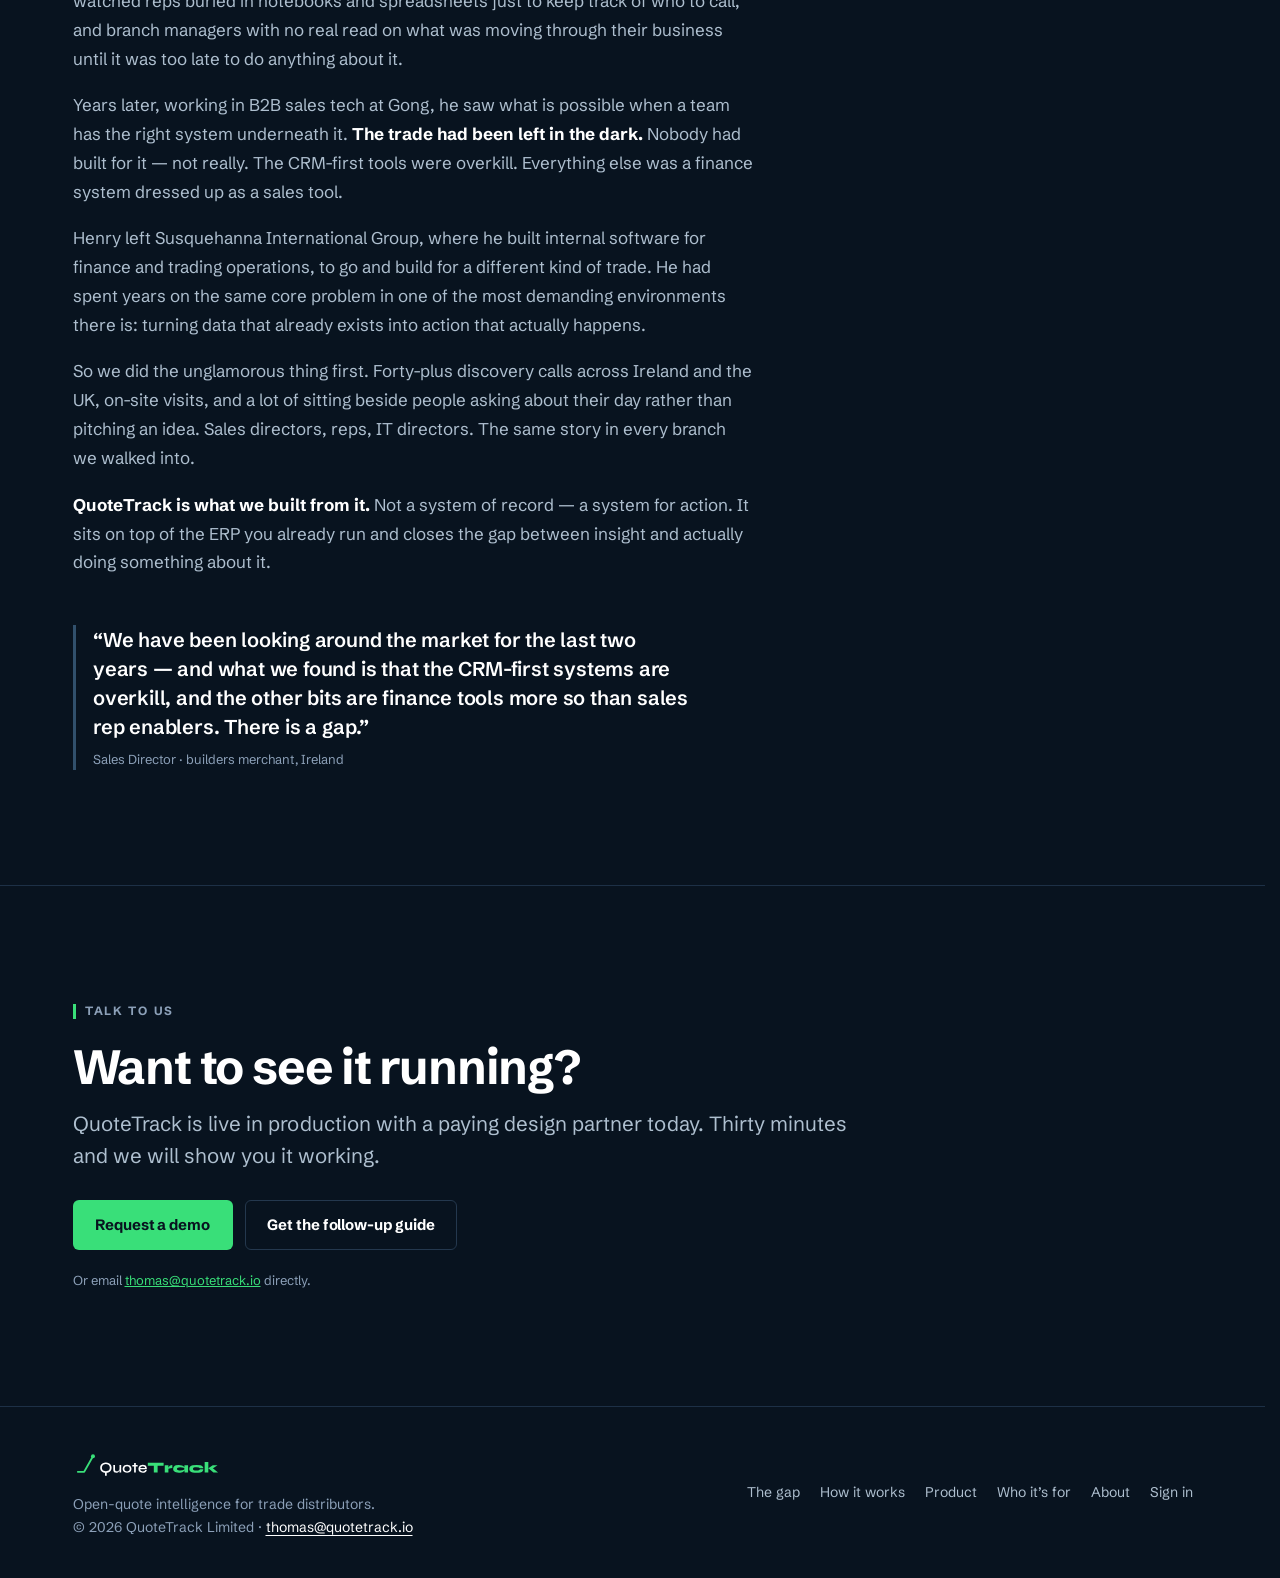
==== commit d5910b33: "Fix the ring on the new green tab, the arrow, and two dead anchors The turn's active tab is a green-" ====
--- a/about.html
+++ b/about.html
@@ -40,7 +40,7 @@
       <a href="index.html#gap">The gap</a>
       <a href="index.html#how">How it works</a>
       <a href="index.html#product">Product</a>
-      <a href="index.html#vision">Vision</a>
+      <a href="index.html#who">Who it’s for</a>
       <a href="about.html" aria-current="page">About</a>
     </nav>
     <a class="btn btn--primary btn--sm" href="index.html#demo">Request a demo</a>
@@ -136,7 +136,7 @@
       <a href="index.html#gap">The gap</a>
       <a href="index.html#how">How it works</a>
       <a href="index.html#product">Product</a>
-      <a href="index.html#vision">Vision</a>
+      <a href="index.html#who">Who it’s for</a>
       <a href="about.html">About</a>
       <a href="https://app.quotetrack.io">Sign in</a>
     </nav>
--- a/assets/site.css
+++ b/assets/site.css
@@ -145,6 +145,7 @@
    grounds, and no third ring colour is introduced. */
 .btn--primary,
 .skip-link,
+.duel__tab[aria-pressed="true"],
 .section--light .btn--primary { --focus-ring: var(--signal-deep); }
 
 .skip-link {
@@ -489,95 +490,32 @@
 .partners__row .logo-ignite { height: 30px; }
 
 /* ==========================================================================
-   2 — The gap (convergence)
+   2 — The gap (the problem, in numbers)
    ========================================================================== */
-.channels {
-  display: grid;
-  grid-template-columns: repeat(2, minmax(0, 1fr));
-  gap: 0.75rem;
+.stats {
+  display: grid;
+  gap: clamp(1.5rem, 3vw, 2.5rem);
   margin-top: clamp(2rem, 5vw, 3rem);
 }
-@media (min-width: 640px) { .channels { grid-template-columns: repeat(3, minmax(0, 1fr)); } }
-@media (min-width: 1024px) { .channels { grid-template-columns: repeat(6, minmax(0, 1fr)); gap: 1rem; } }
-/* Deliberately NOT cards — a top rule and a label, so this reads as the head
-   of a diagram rather than the identical-icon-card grid that gives a
-   generated landing page away. */
-.channel {
-  list-style: none;
-  border-top: 2px solid var(--brand-4);
-  padding: 0.75rem 0 0;
-  display: flex;
-  flex-direction: column;
+@media (min-width: 640px) { .stats { grid-template-columns: repeat(2, minmax(0, 1fr)); } }
+@media (min-width: 1024px) { .stats { grid-template-columns: repeat(4, minmax(0, 1fr)); } }
+/* Not cards — a top rule and a label, like the head of a table. No icon grid. */
+.stat { border-top: 2px solid var(--brand-4); padding-top: 1rem; }
+.stat dt {
+  font-size: 0.75rem; font-weight: 700; letter-spacing: 0.12em;
+  text-transform: uppercase; color: var(--blue-grey);
+}
+.stat dd {
+  margin-top: 0.45rem;
+  display: grid;
   gap: 0.45rem;
 }
-.channel svg { width: 20px; height: 20px; color: var(--blue-grey); flex: none; }
-.channel span {
-  font-size: 0.875rem; font-weight: 600; color: var(--white); line-height: 1.3;
-}
-
-.converge { display: block; width: 100%; height: clamp(72px, 11vw, 130px); fill: none; }
-.converge path {
-  fill: none;
-  stroke: var(--steel);
-  stroke-width: 2;
-  stroke-linecap: round;
-}
-html.js .converge path { stroke-dasharray: 1; stroke-dashoffset: 1; }
-@supports (animation-timeline: view()) {
-  html.js .converge path {
-    animation: draw linear both;
-    animation-timeline: view();
-    animation-range: entry 0% cover 34%;
-  }
-}
-@supports not (animation-timeline: view()) {
-  html.js .converge path { transition: stroke-dashoffset 900ms var(--ease); }
-  html.js .converge.is-in path { stroke-dashoffset: 0; }
-}
-@keyframes draw { to { stroke-dashoffset: 0; } }
-
-.funnel-node {
-  border: 1px solid var(--signal);
-  border-radius: var(--r-panel);
-  background: var(--brand-1);
-  padding: clamp(1.25rem, 3vw, 1.75rem);
-  text-align: center;
-  max-width: 620px;
-  margin-inline: auto;
-}
-.funnel-node .h3 { color: var(--white); }
-.funnel-node p { margin-top: 0.4rem; color: var(--brand-soft); }
-.funnel-node .cost {
-  display: block;
-  margin-top: 0.85rem;
-  font-size: clamp(1.5rem, 3.4vw, 2rem);
-  font-weight: 800;
-  color: var(--signal);
-  letter-spacing: -0.02em;
-}
-.funnel-tail {
-  display: grid;
-  gap: 1rem;
-  margin-top: 1rem;
-  max-width: 620px;
-  margin-inline: auto;
-}
-.funnel-erp {
-  border: 1px solid var(--brand-4);
-  border-radius: var(--r-panel);
-  padding: 1rem 1.25rem;
-  text-align: center;
-}
-.funnel-erp strong { color: var(--white); display: block; font-size: 1rem; }
-.turn {
-  margin-top: clamp(2rem, 5vw, 3rem);
-  font-size: clamp(1.25rem, 3vw, 1.875rem);
-  font-weight: 700;
-  color: var(--white);
-  letter-spacing: -0.02em;
-  line-height: 1.25;
-  max-width: 24ch;
-}
+.stat dd .stat__n {
+  font-size: clamp(1.75rem, 3.6vw, 2.5rem);
+  font-weight: 800; color: var(--white);
+  letter-spacing: -0.03em; line-height: 1.05;
+}
+.stat dd .stat__p { font-size: 0.9375rem; color: var(--brand-soft); }
 
 /* ==========================================================================
    3 — The cost
@@ -620,88 +558,160 @@
 }
 
 /* ==========================================================================
-   4 — How it works (the flow)
+   4 — The turn (as-is → supercharged)
    ========================================================================== */
-.flow {
-  display: grid;
-  gap: 1rem;
-  margin-top: clamp(2rem, 5vw, 3rem);
+.duel { margin-top: clamp(2rem, 5vw, 3rem); }
+
+.duel__stage {
+  display: grid;
+  gap: clamp(1rem, 2.5vw, 1.5rem);
   position: relative;
 }
-@media (min-width: 1000px) {
-  .flow { grid-template-columns: repeat(4, minmax(0, 1fr)); gap: 2rem; }
-  /* Chevrons in the gutters: this is a flow, not four feature cards. */
-  .flow-step { position: relative; }
-  .flow-step:not(:last-child)::after {
-    content: "";
-    position: absolute;
-    right: -1.3rem;
-    top: 50%;
-    width: 9px;
-    height: 9px;
-    border-top: 2px solid var(--steel);
-    border-right: 2px solid var(--steel);
-    transform: translateY(-50%) rotate(45deg);
-  }
-}
-.flow-step {
+@media (min-width: 760px) { .duel__stage { grid-template-columns: 1fr 1fr; } }
+
+.duel__panel {
   border: 1px solid var(--brand-4);
   border-radius: var(--r-panel);
   background: var(--brand-1);
-  padding: 1.25rem;
+  padding: clamp(1.25rem, 3vw, 1.75rem);
+  display: grid;
+  gap: 1.25rem;
+  /* The row below queries THIS element's width, not the viewport's: in the
+     no-JS / reduced-motion view the two panels sit side by side and are each
+     only ~half as wide, so a viewport query would cram three nodes into it. */
+  container-type: inline-size;
+}
+
+.duel__panel-k {
   display: flex;
-  flex-direction: column;
-  gap: 0.5rem;
-}
-.flow-step__k {
+  align-items: center;
+  gap: 0.6rem;
+  font-size: 0.75rem; font-weight: 700; letter-spacing: 0.14em;
+  text-transform: uppercase; color: var(--blue-grey);
+}
+.duel__panel-k::before { content: ""; width: 3px; height: 14px; background: var(--steel); flex: none; }
+.duel__panel-k--super { color: var(--brand-soft); }
+.duel__panel-k--super::before { background: var(--signal); }
+
+.duel__channels {
+  list-style: none;
+  display: flex;
+  flex-wrap: wrap;
+  gap: 0.5rem 0.7rem;
+}
+.duel__channels li {
+  font-size: 0.8125rem; font-weight: 600; color: var(--brand-soft);
+  border: 1px solid var(--brand-4); border-radius: 999px;
+  padding: 0.28rem 0.75rem; line-height: 1.4;
+}
+
+.duel__row { display: grid; gap: 0.9rem; }
+@container (min-width: 760px) {
+  .duel__row {
+    grid-template-columns: minmax(0, 1fr) auto minmax(0, 1fr) auto minmax(0, 1fr);
+  }
+}
+.duel__arrow {
+  width: 20px; height: 20px; color: var(--steel-2);
+  justify-self: center; align-self: center;
+  transform: rotate(90deg);
+}
+@container (min-width: 760px) { .duel__arrow { transform: none; } }
+
+.duel__node {
+  border: 1px solid var(--brand-4);
+  border-radius: var(--r-panel);
+  background: var(--brand);
+  padding: 1.1rem 1.2rem;
+  display: grid;
+  gap: 0.35rem;
+  align-content: start;
+}
+.duel__node-k {
   font-size: 0.75rem; font-weight: 700; letter-spacing: 0.12em;
   text-transform: uppercase; color: var(--blue-grey);
 }
-.flow-step h3 { font-size: 1.0625rem; }
-.flow-step p { font-size: 0.9375rem; color: var(--brand-soft); }
-
-/* The ERP block — the objection-killer. Deliberately the loudest card. */
-.flow-step--erp {
-  background: var(--surface-subtle);
-  border-color: var(--surface-subtle);
-  --focus-ring: var(--brand);
-}
-.flow-step--erp .flow-step__k { color: var(--steel); }
-.flow-step--erp h3 { color: var(--brand); }
-.flow-step--erp p { color: var(--steel-2); }
-.flow-step--erp .pill {
-  align-self: flex-start;
-  background: var(--brand);
-  color: var(--white);
-}
-
-.flow-rail {
-  position: relative;
-  height: 3px;
-  background: var(--brand-3);
-  margin-top: 1.75rem;
+.duel__node strong {
+  font-size: 1.0625rem; font-weight: 700; color: var(--white);
+  letter-spacing: -0.015em; line-height: 1.25;
+}
+.duel__node-sub { font-size: 0.875rem; color: var(--brand-soft); line-height: 1.5; }
+
+/* The ERP node reads as the dead end in "today", and as the thing that
+   stays put once QuoteTrack is there. */
+.duel__panel--asis .duel__node--erp strong { color: var(--brand-soft); }
+.duel__panel--super .duel__node--erp strong { color: var(--white); }
+
+.duel__node--out { align-items: start; }
+.duel__node--out .pill { justify-self: start; }
+
+/* The supercharged engine is the one green moment. */
+.duel__panel--super .duel__node--engine { border-left: 3px solid var(--signal); }
+.duel__panel--super .duel__channels li { color: var(--white); border-color: var(--steel); }
+
+.pill--cold { background: var(--brand-4); color: var(--brand-soft); }
+.pill--won { background: var(--signal); color: var(--brand); }
+
+.duel__caption {
+  font-size: 0.9375rem; font-weight: 600; color: var(--brand-soft);
+  line-height: 1.5;
+}
+.duel__panel--super .duel__caption { color: var(--white); }
+
+/* Toggle — two segmented tabs. Hidden without JS, when both panels sit
+   side by side. */
+.duel__controls { display: none; margin-top: 1.25rem; gap: 0.5rem; }
+html.js .duel__controls { display: flex; }
+.duel__tab {
+  border: 1px solid var(--brand-4);
+  background: transparent;
+  color: var(--brand-soft);
   border-radius: 999px;
-  overflow: hidden;
-}
-.flow-rail__fill {
+  padding: 0.45rem 1rem;
+  font-size: 0.875rem;
+  font-weight: 700;
+  cursor: pointer;
+  min-height: 38px;
+  transition: background-color var(--motion-fast) var(--ease),
+              color var(--motion-fast) var(--ease),
+              border-color var(--motion-fast) var(--ease);
+}
+.duel__tab[aria-pressed="true"] {
+  background: var(--signal);
+  border-color: var(--signal);
+  color: var(--brand);
+}
+
+/* With JS + motion the two panels overlap and crossfade. The inactive panel is
+   fully hidden (opacity 0), never dimmed — text rests only at 1 or 0. */
+html.js .duel__stage { grid-template-columns: 1fr; }
+html.js .duel__panel { grid-area: 1 / 1; }
+html.js .duel__panel { transition: opacity 620ms var(--ease); }
+html.js .duel__panel--super { opacity: 0; pointer-events: none; }
+html.js .duel.is-super .duel__panel--asis { opacity: 0; pointer-events: none; }
+html.js .duel.is-super .duel__panel--super { opacity: 1; pointer-events: auto; }
+
+/* The sweep — a thin green scan that crosses the stage as the state flips, so
+   the change reads as a transformation rather than a cut. Decorative only, and
+   it can never run without html.js (so never under reduced motion). */
+.duel__sweep {
   position: absolute;
-  inset: 0;
-  background: var(--signal);
-  transform-origin: 0 50%;
-  transform: scaleX(1);
-}
-@supports (animation-timeline: view()) {
-  html.js .flow-rail__fill {
-    transform: scaleX(0);
-    animation: rail-x linear both;
-    animation-timeline: view();
-    animation-range: entry 20% cover 60%;
-  }
-}
-@supports not (animation-timeline: view()) {
-  html.js .flow-rail__fill { transform: scaleX(0); transition: transform 900ms var(--ease); }
-  html.js .flow-rail.is-in .flow-rail__fill { transform: scaleX(1); }
-}
+  top: 0;
+  bottom: 0;
+  left: 0;
+  width: 2px;
+  background: linear-gradient(180deg, transparent, var(--signal), transparent);
+  opacity: 0;
+  pointer-events: none;
+}
+html.js .duel.is-sweeping .duel__sweep { animation: duel-sweep 950ms var(--ease); }
+@keyframes duel-sweep {
+  0%   { opacity: 0; left: 0; }
+  12%  { opacity: 1; }
+  88%  { opacity: 1; }
+  100% { opacity: 0; left: calc(100% - 2px); }
+}
+
 @keyframes rail-x { to { transform: scaleX(1); } }
 
 .flow-line {
@@ -911,6 +921,33 @@
   letter-spacing: -0.03em; line-height: 1; font-variant-numeric: tabular-nums;
 }
 .counter span { color: var(--white); font-weight: 600; }
+
+/* The positioning axis from the deck: records → drives. */
+.records-drives {
+  display: flex;
+  align-items: stretch;
+  gap: 1rem;
+  border: 1px solid var(--brand-4);
+  border-radius: var(--r-panel);
+  background: var(--brand-1);
+  padding: clamp(1.25rem, 3vw, 1.5rem);
+  margin-top: 2rem;
+  max-width: 720px;
+}
+.rd-item { display: grid; gap: 0.3rem; flex: 1; align-content: center; }
+.rd-label {
+  font-size: 0.75rem; font-weight: 700; letter-spacing: 0.1em;
+  text-transform: uppercase; color: var(--blue-grey);
+}
+.rd-text { font-size: 1.125rem; font-weight: 700; color: var(--white); letter-spacing: -0.015em; }
+.rd-item--us .rd-text { color: var(--signal); }
+/* --steel measured 1.98:1 on the panel — below the 3:1 non-text floor even
+   for a decorative glyph. --blue-grey is 6.21:1 on the same ground. */
+.rd-arrow { align-self: center; color: var(--blue-grey); font-size: 1.5rem; line-height: 1; }
+@media (max-width: 640px) {
+  .records-drives { flex-direction: column; }
+  .rd-arrow { transform: rotate(90deg); align-self: flex-start; }
+}
 
 /* ==========================================================================
    8 — Scale
@@ -1028,8 +1065,222 @@
     animation-timeline: auto !important;
   }
   html.js .reveal { opacity: 1 !important; transform: none !important; }
-  html.js .converge path { stroke-dashoffset: 0 !important; }
-  html.js .flow-rail__fill,
   html.js .journey__rail i { transform: scaleX(1) !important; }
+  /* The duel is static under reduced motion: html.js is never added, so the
+     two panels already sit side by side and the controls are hidden. */
   .scroll-rail { display: none; }
 }
+
+/* ==========================================================================
+   Second pass, 2026-09-18 — hero demo, kinetic type, rollout, who it is for
+   ========================================================================== */
+
+/* ---------- Hero: two columns, type left, live surface right ---------- */
+@media (min-width: 1040px) {
+  .hero__grid {
+    grid-template-columns: minmax(0, 1.02fr) minmax(0, 0.98fr);
+    align-items: center;
+    column-gap: clamp(2rem, 5vw, 4rem);
+  }
+}
+.hero__col-a .hero__sub { margin-top: clamp(1.25rem, 2.5vw, 1.75rem); }
+
+/* Kinetic headline: each word rides up out of its own clipped box.
+   Only under html.js — with JS off or motion reduced the words simply sit. */
+.kinetic .kw { display: inline-block; }
+.kinetic .kw > span { display: inline-block; }
+/* The clip box is the line box, which is shorter than the glyph box, so a
+   descender ("Putting", "driving") clips. Pad the box below the baseline and
+   pull the same amount back off the bottom margin so the line rhythm is
+   unchanged — measured at 80px: 0.06em was not enough, 0.2em is. */
+html.js .kinetic .kw {
+  overflow: hidden;
+  padding-bottom: 0.2em;
+  margin-bottom: -0.2em;
+  vertical-align: bottom;
+}
+html.js .kinetic .kw > span {
+  transform: translateY(105%);
+  animation: kw-rise 620ms var(--ease) forwards;
+}
+@keyframes kw-rise { to { transform: translateY(0); } }
+html.js .kinetic .kw:nth-child(1) > span { animation-delay: 60ms; }
+html.js .kinetic .kw:nth-child(2) > span { animation-delay: 115ms; }
+html.js .kinetic .kw:nth-child(3) > span { animation-delay: 170ms; }
+html.js .kinetic .kw:nth-child(4) > span { animation-delay: 225ms; }
+html.js .kinetic .kw:nth-child(5) > span { animation-delay: 280ms; }
+html.js .kinetic .kw:nth-child(6) > span { animation-delay: 335ms; }
+html.js .kinetic .kw:nth-child(7) > span { animation-delay: 390ms; }
+html.js .kinetic .kw:nth-child(8) > span { animation-delay: 445ms; }
+
+/* ---------- Hero demo: the product, above the fold ---------- */
+.hero__demo { margin-top: clamp(2rem, 4vw, 2.5rem); }
+@media (min-width: 1040px) { .hero__demo { margin-top: 0; } }
+.hero-demo { position: relative; overflow: hidden; }
+.hero-demo .q-card { transition: background-color var(--motion-base) var(--ease); }
+.hero-demo__row--done { background: var(--surface-subtle); }
+.q-done { color: var(--signal-deep); font-weight: 700; }
+.hero-demo__foot {
+  font-size: 0.75rem;
+  color: var(--steel-2);
+  padding: 0.5rem 0.125rem 0;
+  border-top: 1px solid var(--surface-subtle);
+  margin-top: 0.15rem;
+}
+/* Rows assemble once, top to bottom. Never loops — something moving forever in
+   the corner of the eye makes a page harder to read, not more alive. */
+html.js .hero-demo__row { animation: row-in 560ms var(--ease) backwards; }
+html.js .hero-demo__row:nth-of-type(1) { animation-delay: 380ms; }
+html.js .hero-demo__row:nth-of-type(2) { animation-delay: 500ms; }
+html.js .hero-demo__row:nth-of-type(3) { animation-delay: 620ms; }
+@keyframes row-in {
+  from { opacity: 0; transform: translateY(10px); }
+  to   { opacity: 1; transform: none; }
+}
+/* One green pass across the card as it finishes assembling. Decorative. */
+.hero-demo__sweep { display: none; }
+html.js .hero-demo__sweep {
+  display: block;
+  position: absolute;
+  inset-block: 0;
+  width: 38%;
+  left: -40%;
+  background-image: linear-gradient(90deg,
+    rgba(57, 223, 121, 0) 0%,
+    rgba(57, 223, 121, 0.16) 50%,
+    rgba(57, 223, 121, 0) 100%);
+  pointer-events: none;
+  animation: sweep 1500ms var(--ease) 820ms 1 both;
+}
+@keyframes sweep { from { left: -40%; } to { left: 108%; } }
+
+/* ---------- Rollout: four numbered steps on the light band ---------- */
+.steps {
+  list-style: none;
+  display: grid;
+  gap: 1px;
+  background: var(--blue-grey-light);
+  border: 1px solid var(--blue-grey-light);
+  border-radius: var(--r-panel);
+  overflow: hidden;
+  margin-top: clamp(2rem, 5vw, 3rem);
+}
+@media (min-width: 720px) { .steps { grid-template-columns: repeat(2, minmax(0, 1fr)); } }
+@media (min-width: 1040px) { .steps { grid-template-columns: repeat(4, minmax(0, 1fr)); } }
+.step {
+  background: var(--surface-subtle);
+  padding: clamp(1.25rem, 2.5vw, 1.6rem);
+  display: grid;
+  gap: 0.5rem;
+  align-content: start;
+  transition: background-color var(--motion-fast) var(--ease);
+}
+.step:hover { background: var(--white); }
+.step__n {
+  font-size: 0.8125rem;
+  font-weight: 800;
+  letter-spacing: 0.08em;
+  color: var(--signal-deep);
+}
+.step h3 { font-size: 1.0625rem; }
+.step p { color: var(--steel-2); font-size: 0.9375rem; }
+
+/* ---------- What comes next: the roadmap, demoted to a strip ---------- */
+.whatsnext {
+  margin-top: clamp(2rem, 5vw, 3rem);
+  border-top: 1px solid var(--brand-3);
+  padding-top: 1.5rem;
+}
+.whatsnext__k {
+  font-size: 0.75rem; font-weight: 700; letter-spacing: 0.12em;
+  text-transform: uppercase; color: var(--blue-grey); margin-bottom: 1rem;
+}
+.whatsnext__list { list-style: none; display: grid; gap: 1rem; }
+@media (min-width: 860px) { .whatsnext__list { grid-template-columns: repeat(3, minmax(0, 1fr)); gap: 1.5rem; } }
+.whatsnext__list li { display: grid; gap: 0.3rem; border-left: 2px solid var(--brand-4); padding-left: 0.9rem; }
+.whatsnext__list li:first-child { border-left-color: var(--signal); }
+.whatsnext__list b { color: var(--white); font-size: 0.9375rem; }
+.whatsnext__list span { color: var(--brand-soft); font-size: 0.9375rem; }
+
+/* ---------- Who it is for ---------- */
+.verticals {
+  list-style: none;
+  display: grid;
+  gap: 1px;
+  background: var(--blue-grey-light);
+  border: 1px solid var(--blue-grey-light);
+  border-radius: var(--r-panel);
+  overflow: hidden;
+  margin-top: clamp(2rem, 5vw, 3rem);
+}
+@media (min-width: 640px) { .verticals { grid-template-columns: repeat(2, minmax(0, 1fr)); } }
+@media (min-width: 1000px) { .verticals { grid-template-columns: repeat(3, minmax(0, 1fr)); } }
+.verticals li {
+  background: var(--surface-subtle);
+  padding: 1.1rem 1.25rem;
+  display: grid;
+  gap: 0.25rem;
+  transition: background-color var(--motion-fast) var(--ease);
+}
+.verticals li:hover { background: var(--white); }
+.verticals b { color: var(--brand); font-size: 0.9375rem; }
+.verticals span { color: var(--steel-2); font-size: 0.875rem; }
+.verticals__turn {
+  margin-top: 1.5rem;
+  font-size: clamp(1.0625rem, 2vw, 1.375rem);
+  font-weight: 700;
+  color: var(--brand);
+  letter-spacing: -0.015em;
+}
+.roles { display: grid; gap: 1rem; margin-top: 1.5rem; }
+@media (min-width: 820px) { .roles { grid-template-columns: repeat(3, minmax(0, 1fr)); } }
+.role {
+  background: var(--white);
+  border: 1px solid var(--blue-grey-light);
+  border-radius: var(--r-panel);
+  padding: clamp(1.1rem, 2.5vw, 1.5rem);
+  display: grid;
+  gap: 0.45rem;
+  align-content: start;
+  transition: transform var(--motion-fast) var(--ease),
+              border-color var(--motion-fast) var(--ease);
+}
+.role:hover { transform: translateY(-2px); border-color: var(--signal-deep); }
+.role h3 { font-size: 1.0625rem; }
+.role p { color: var(--steel-2); font-size: 0.9375rem; }
+
+/* ---------- Why us: quotes in a row, then the footer line ---------- */
+.quotes--row { margin-top: clamp(2rem, 5vw, 3rem); }
+@media (min-width: 900px) {
+  .quotes--row { grid-template-columns: repeat(3, minmax(0, 1fr)); gap: 1.5rem; align-items: start; }
+  .quotes--row .quote blockquote { font-size: 1.0625rem; }
+}
+.why-foot {
+  display: flex;
+  flex-wrap: wrap;
+  align-items: center;
+  justify-content: space-between;
+  gap: 1.25rem;
+  border-top: 1px solid var(--brand-3);
+  margin-top: clamp(2rem, 4vw, 2.5rem);
+  padding-top: 1.5rem;
+}
+.why-foot .counter { border: 0; margin: 0; padding: 0; }
+
+/* ---------- Card lift on the dark cards that were inert ---------- */
+.stat, .flow-step, .stage {
+  transition: transform var(--motion-fast) var(--ease),
+              border-color var(--motion-fast) var(--ease);
+}
+.stat:hover, .flow-step:hover, .stage:hover {
+  transform: translateY(-2px);
+  border-color: var(--steel);
+}
+
+@media (prefers-reduced-motion: reduce) {
+  html.js .kinetic .kw > span { transform: none !important; animation: none !important; }
+  html.js .kinetic .kw { overflow: visible !important; }
+  html.js .hero-demo__row { animation: none !important; }
+  html.js .hero-demo__sweep { display: none !important; }
+  .stat:hover, .flow-step:hover, .stage:hover, .role:hover, .step:hover { transform: none !important; }
+}
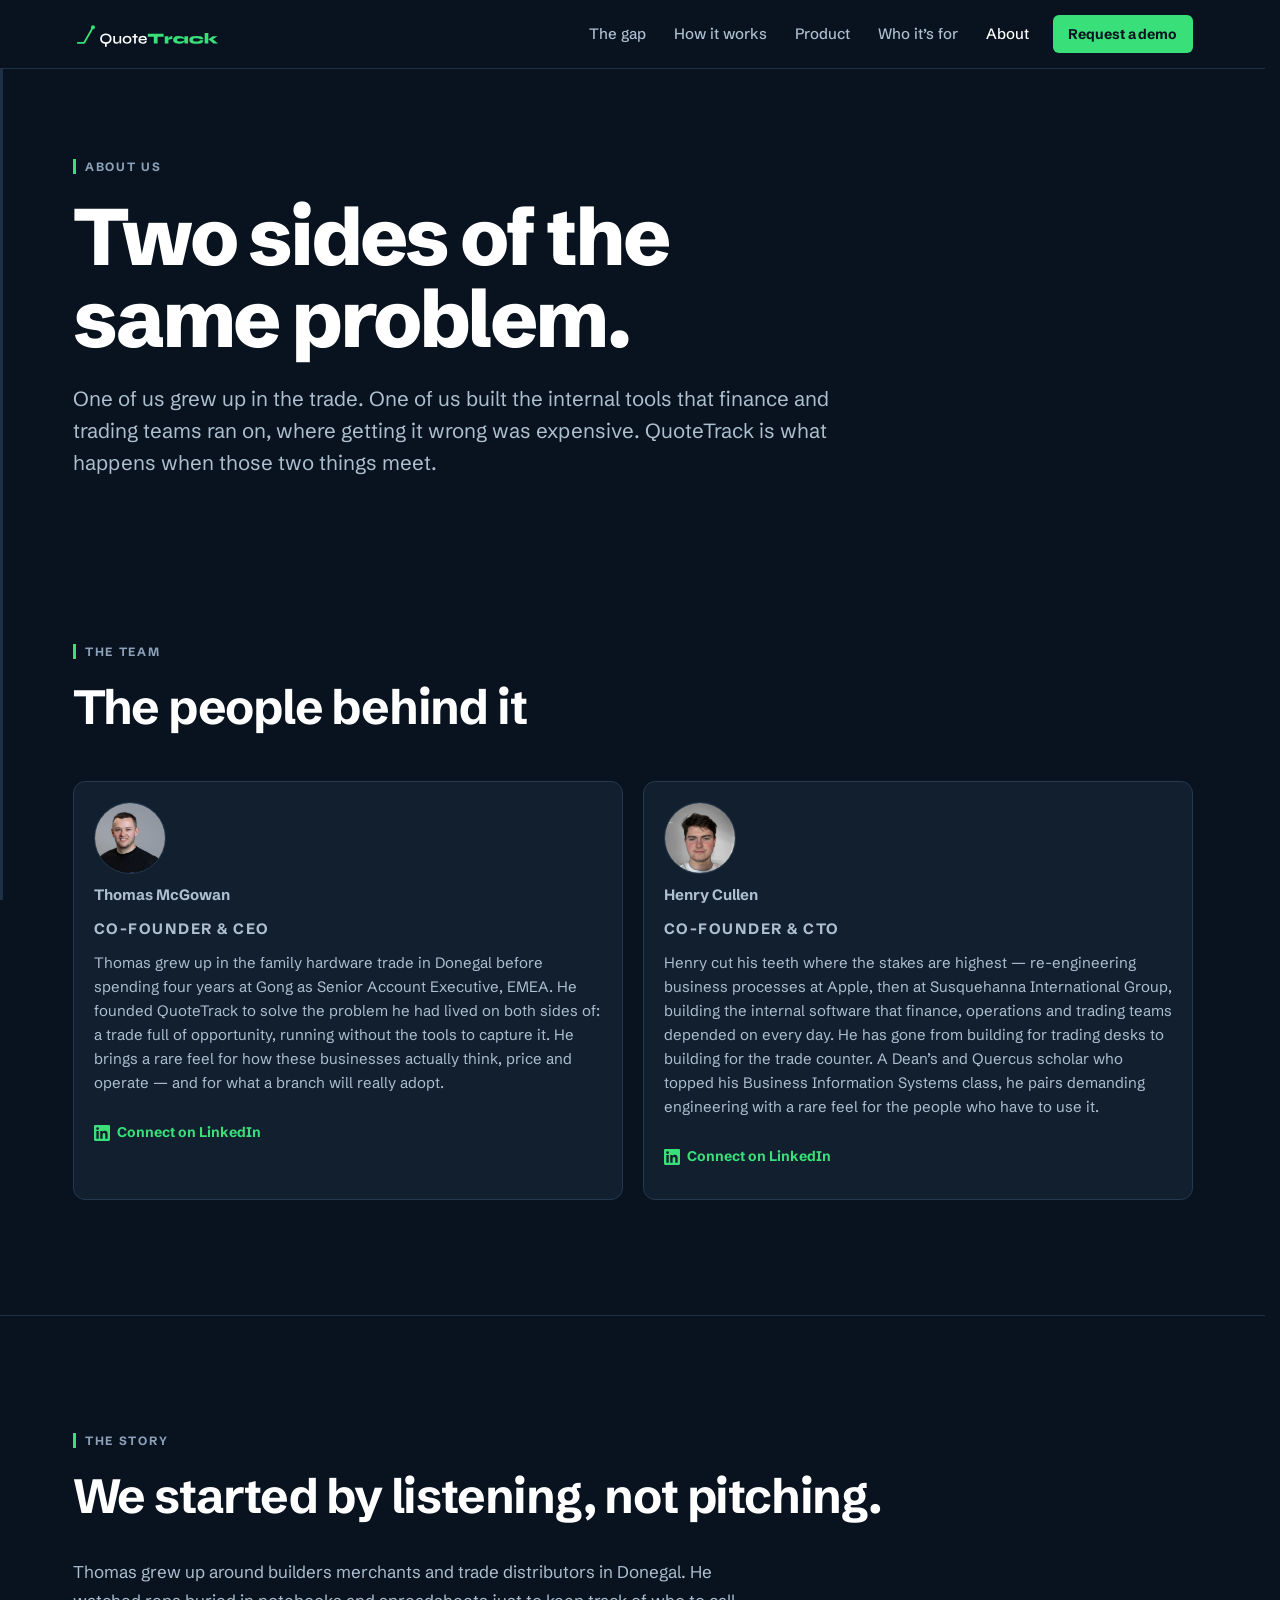
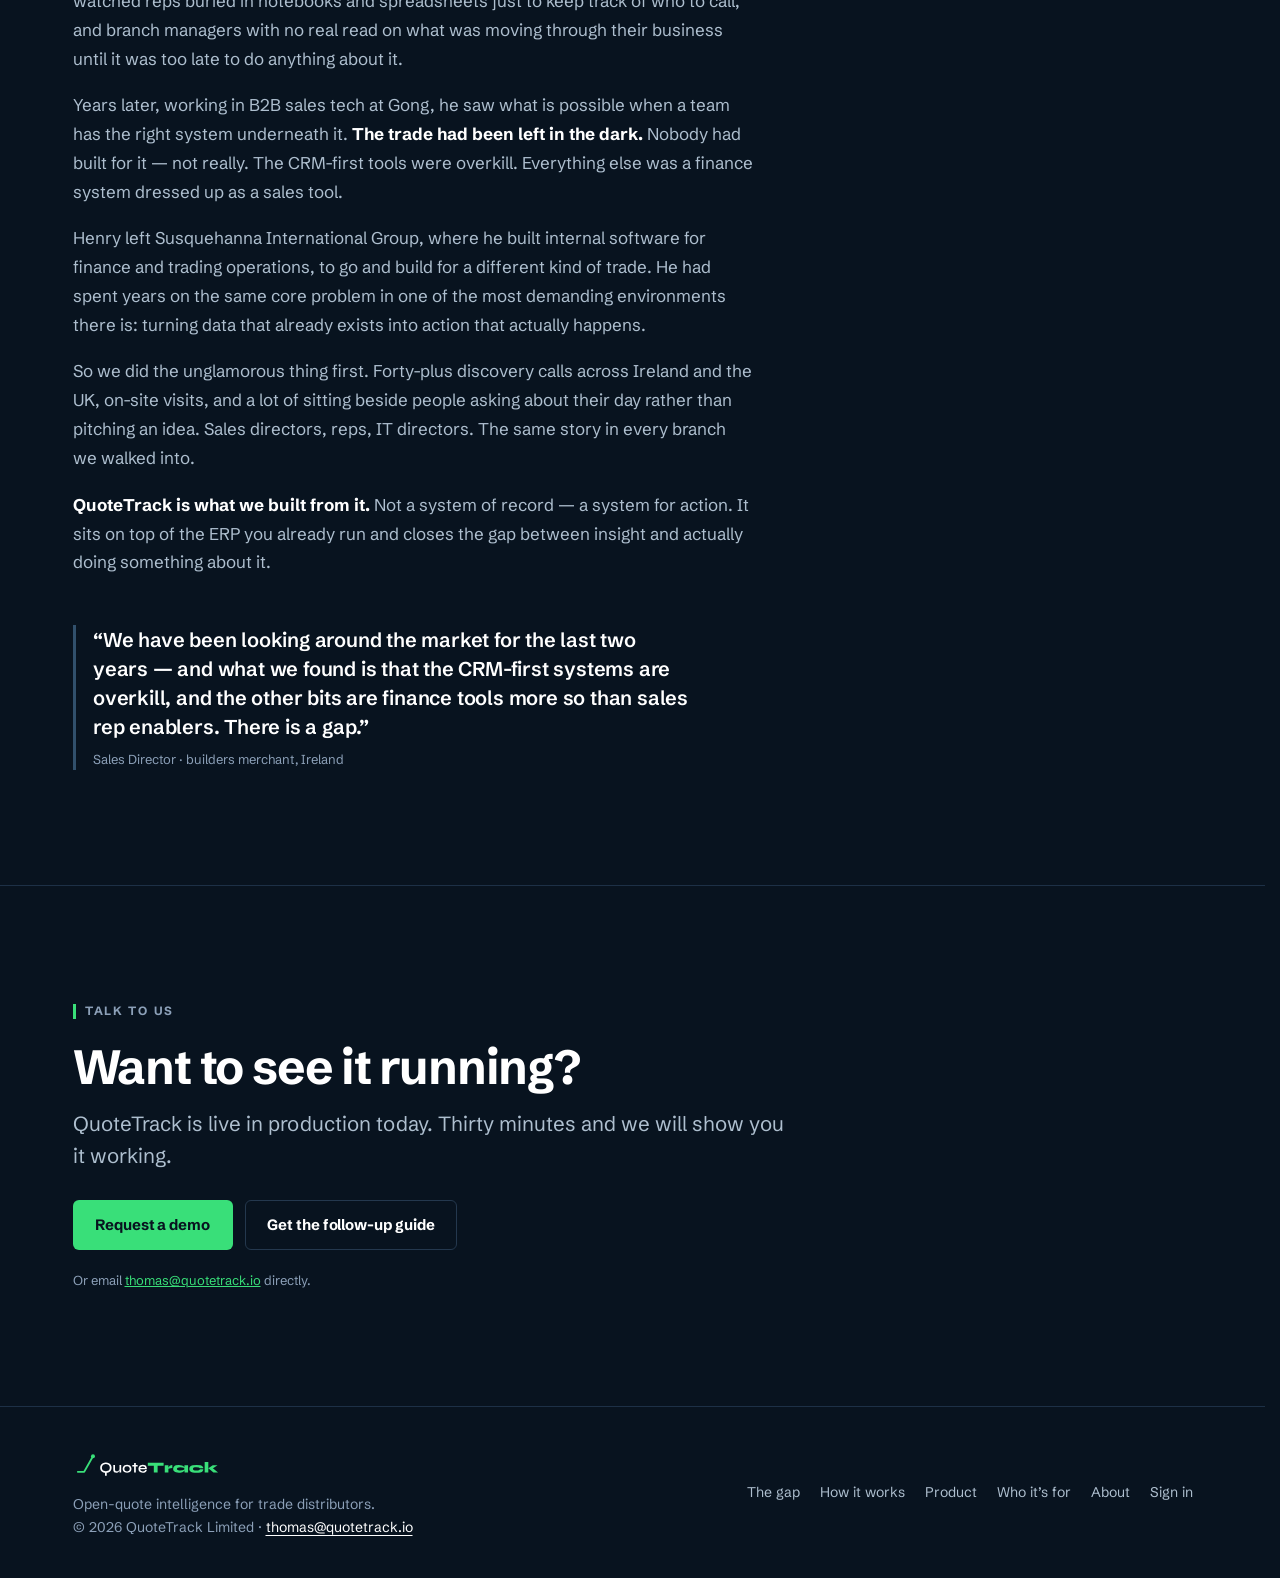
==== commit 7cba2e81: "Remove pitch-deck language and sharpen the hero copy Drop "paying design partner" / "paid technical " ====
--- a/about.html
+++ b/about.html
@@ -112,7 +112,7 @@
   <div class="container">
     <p class="label">Talk to us</p>
     <h2 class="h2">Want to see it running?</h2>
-    <p class="lead" style="margin-top:1rem">QuoteTrack is live in production with a paying design partner today. Thirty minutes and we will show you it working.</p>
+    <p class="lead" style="margin-top:1rem">QuoteTrack is live in production today. Thirty minutes and we will show you it working.</p>
     <div class="actions" style="margin-top:1.75rem">
       <a class="btn btn--primary" href="index.html#demo">Request a demo</a>
       <a class="btn btn--ghost" href="index.html#guide">Get the follow-up guide</a>
--- a/assets/site.css
+++ b/assets/site.css
@@ -464,7 +464,7 @@
 .hero__fact dd {
   margin-top: 0.35rem; font-size: 1.0625rem; font-weight: 600; color: var(--white);
 }
-@media (min-width: 700px) { .hero__facts { grid-template-columns: repeat(3, 1fr); } }
+@media (min-width: 700px) { .hero__facts { grid-template-columns: repeat(2, 1fr); } }
 
 /* ---------- Partner logos ---------- */
 .partners { padding-block: clamp(2rem, 4vw, 3rem); }
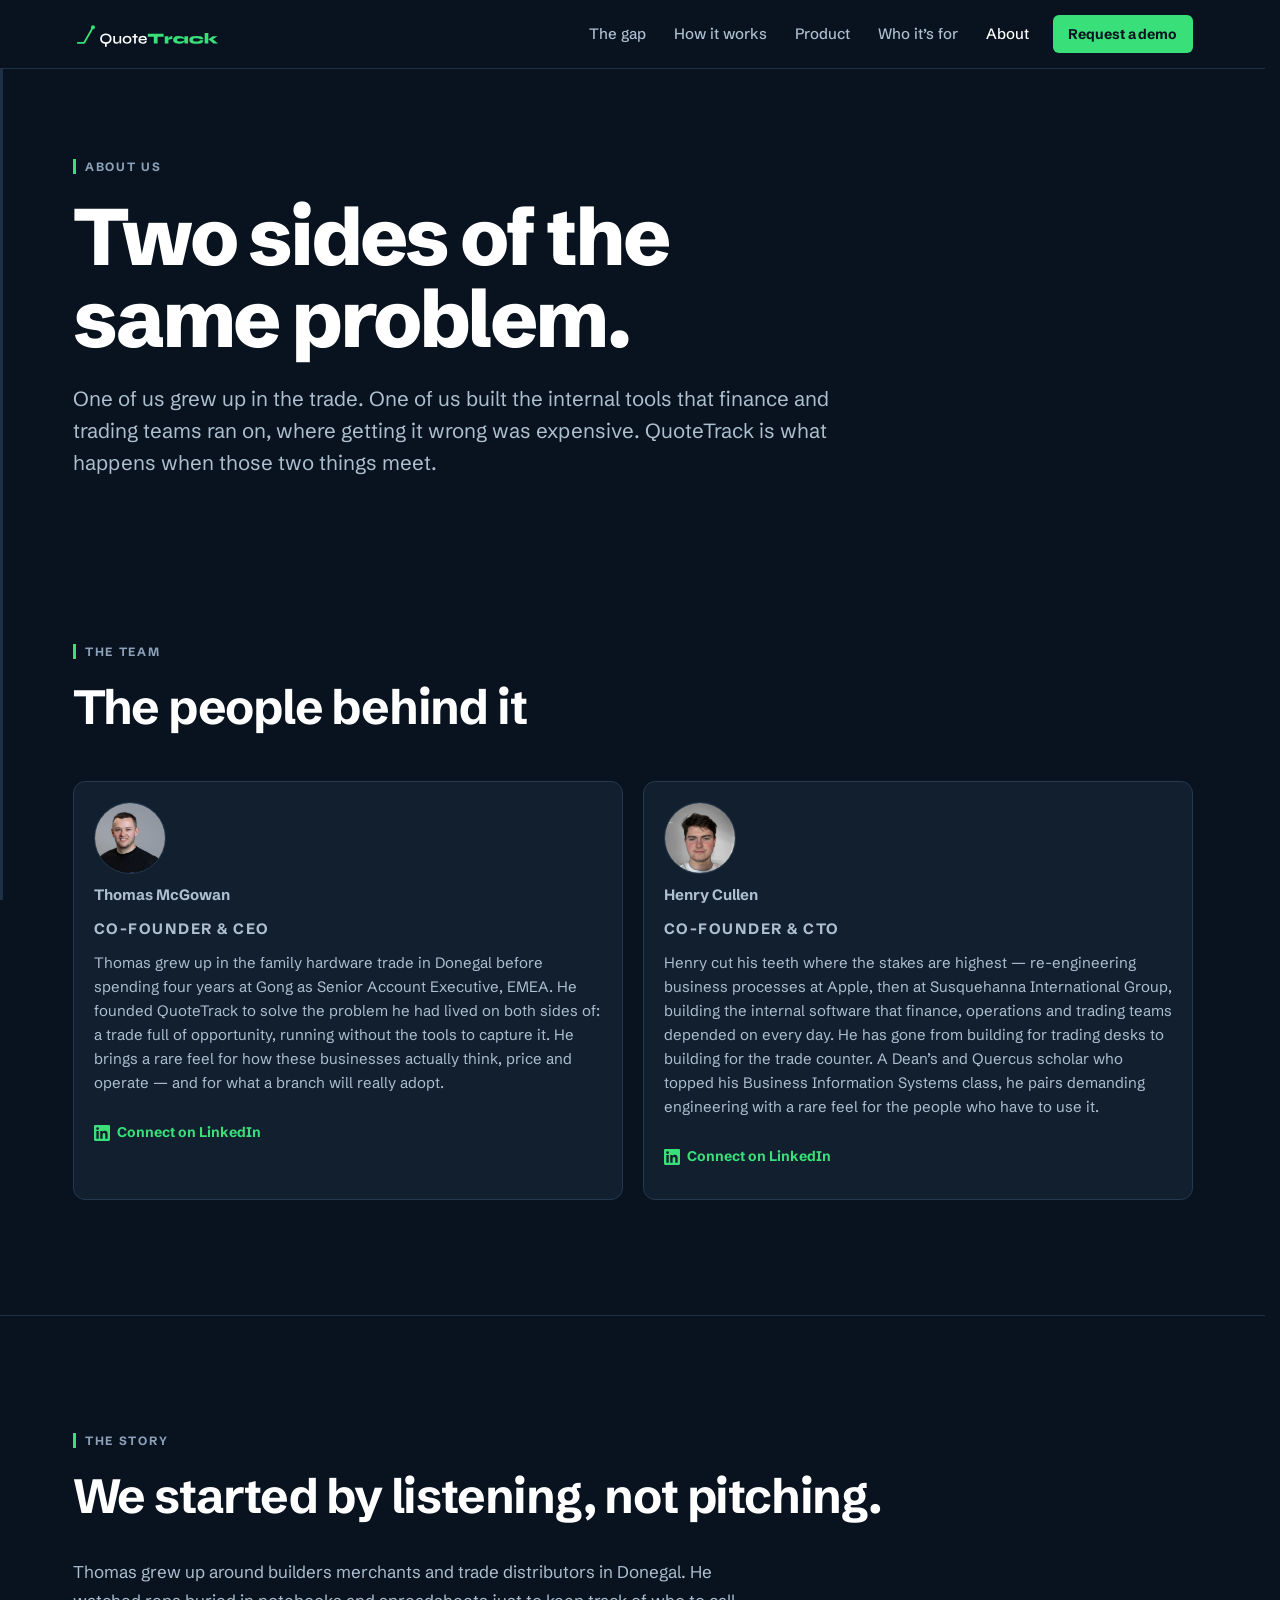
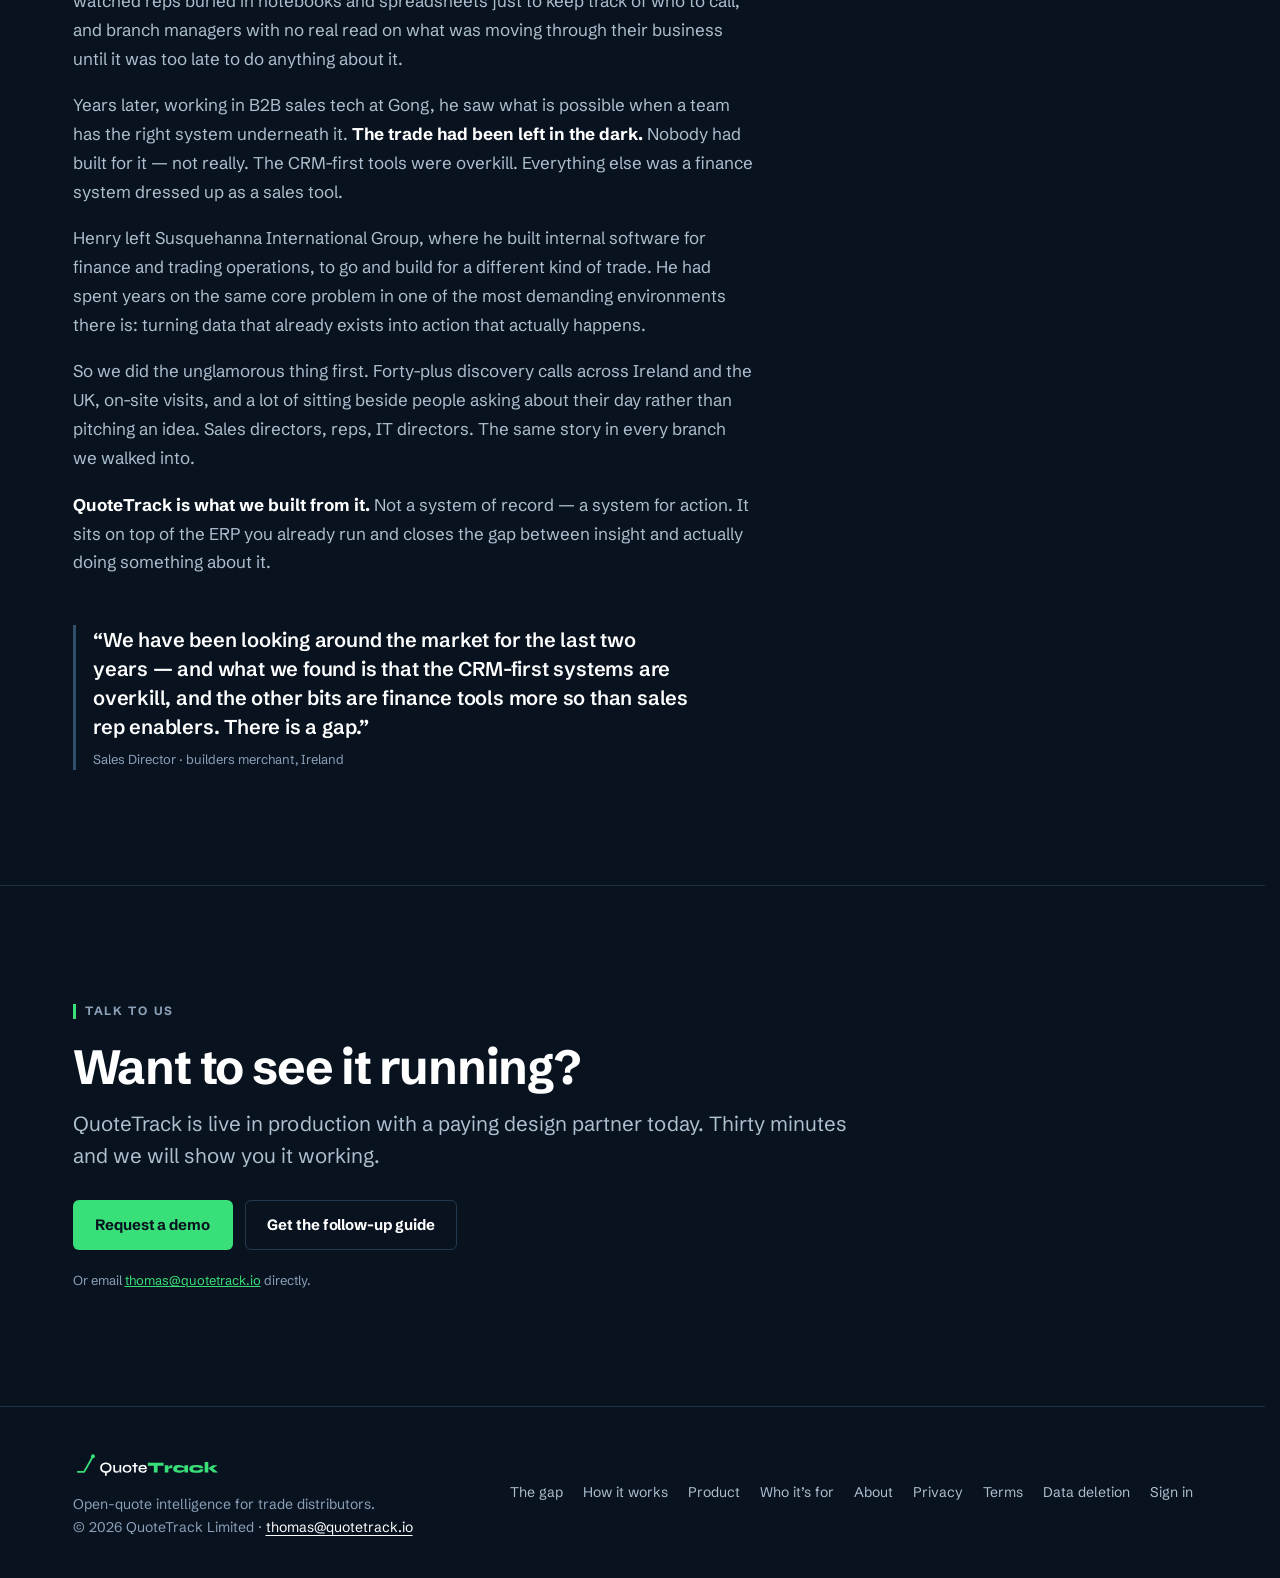
==== commit 6784557a: "Add draft legal pages: privacy, terms, data deletion Working drafts (robots noindex) with placeholde" ====
--- a/about.html
+++ b/about.html
@@ -112,7 +112,7 @@
   <div class="container">
     <p class="label">Talk to us</p>
     <h2 class="h2">Want to see it running?</h2>
-    <p class="lead" style="margin-top:1rem">QuoteTrack is live in production today. Thirty minutes and we will show you it working.</p>
+    <p class="lead" style="margin-top:1rem">QuoteTrack is live in production with a paying design partner today. Thirty minutes and we will show you it working.</p>
     <div class="actions" style="margin-top:1.75rem">
       <a class="btn btn--primary" href="index.html#demo">Request a demo</a>
       <a class="btn btn--ghost" href="index.html#guide">Get the follow-up guide</a>
@@ -138,6 +138,9 @@
       <a href="index.html#product">Product</a>
       <a href="index.html#who">Who it’s for</a>
       <a href="about.html">About</a>
+      <a href="privacy.html">Privacy</a>
+      <a href="terms.html">Terms</a>
+      <a href="data-deletion.html">Data deletion</a>
       <a href="https://app.quotetrack.io">Sign in</a>
     </nav>
   </div>
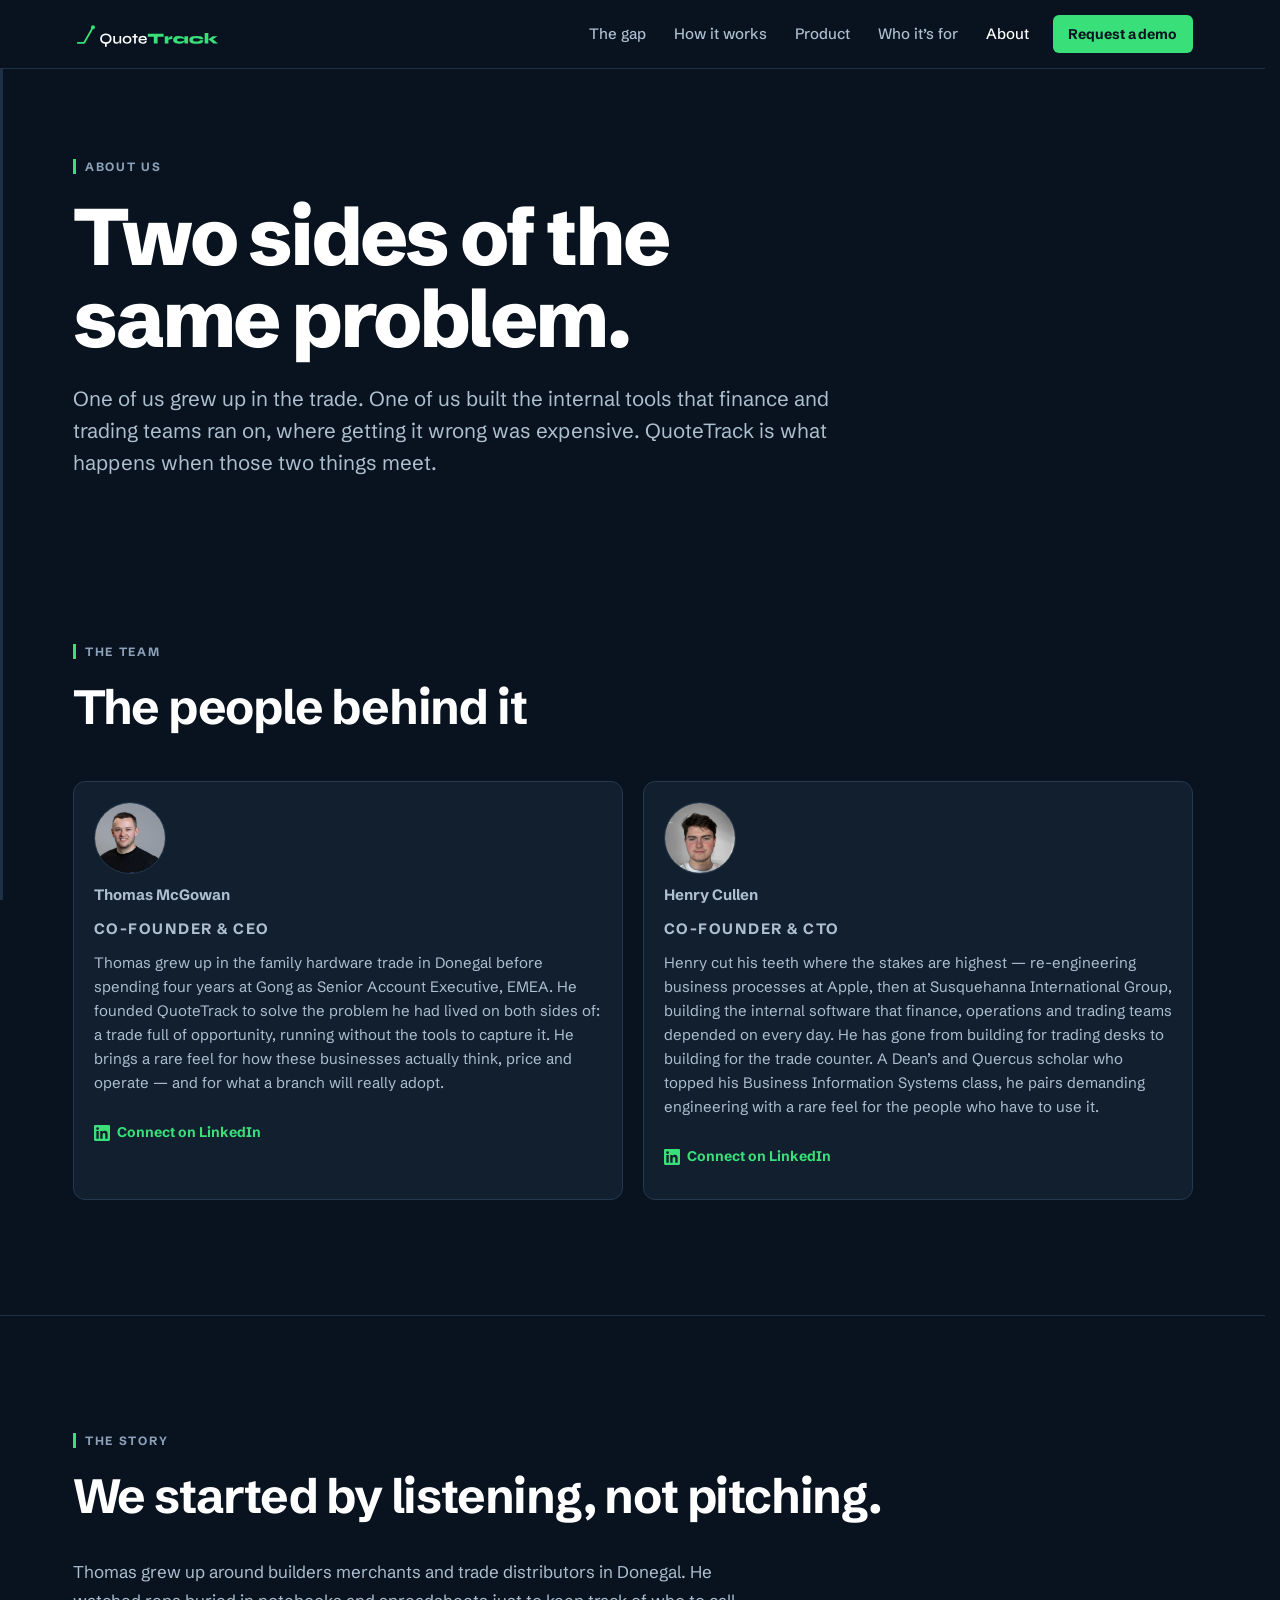
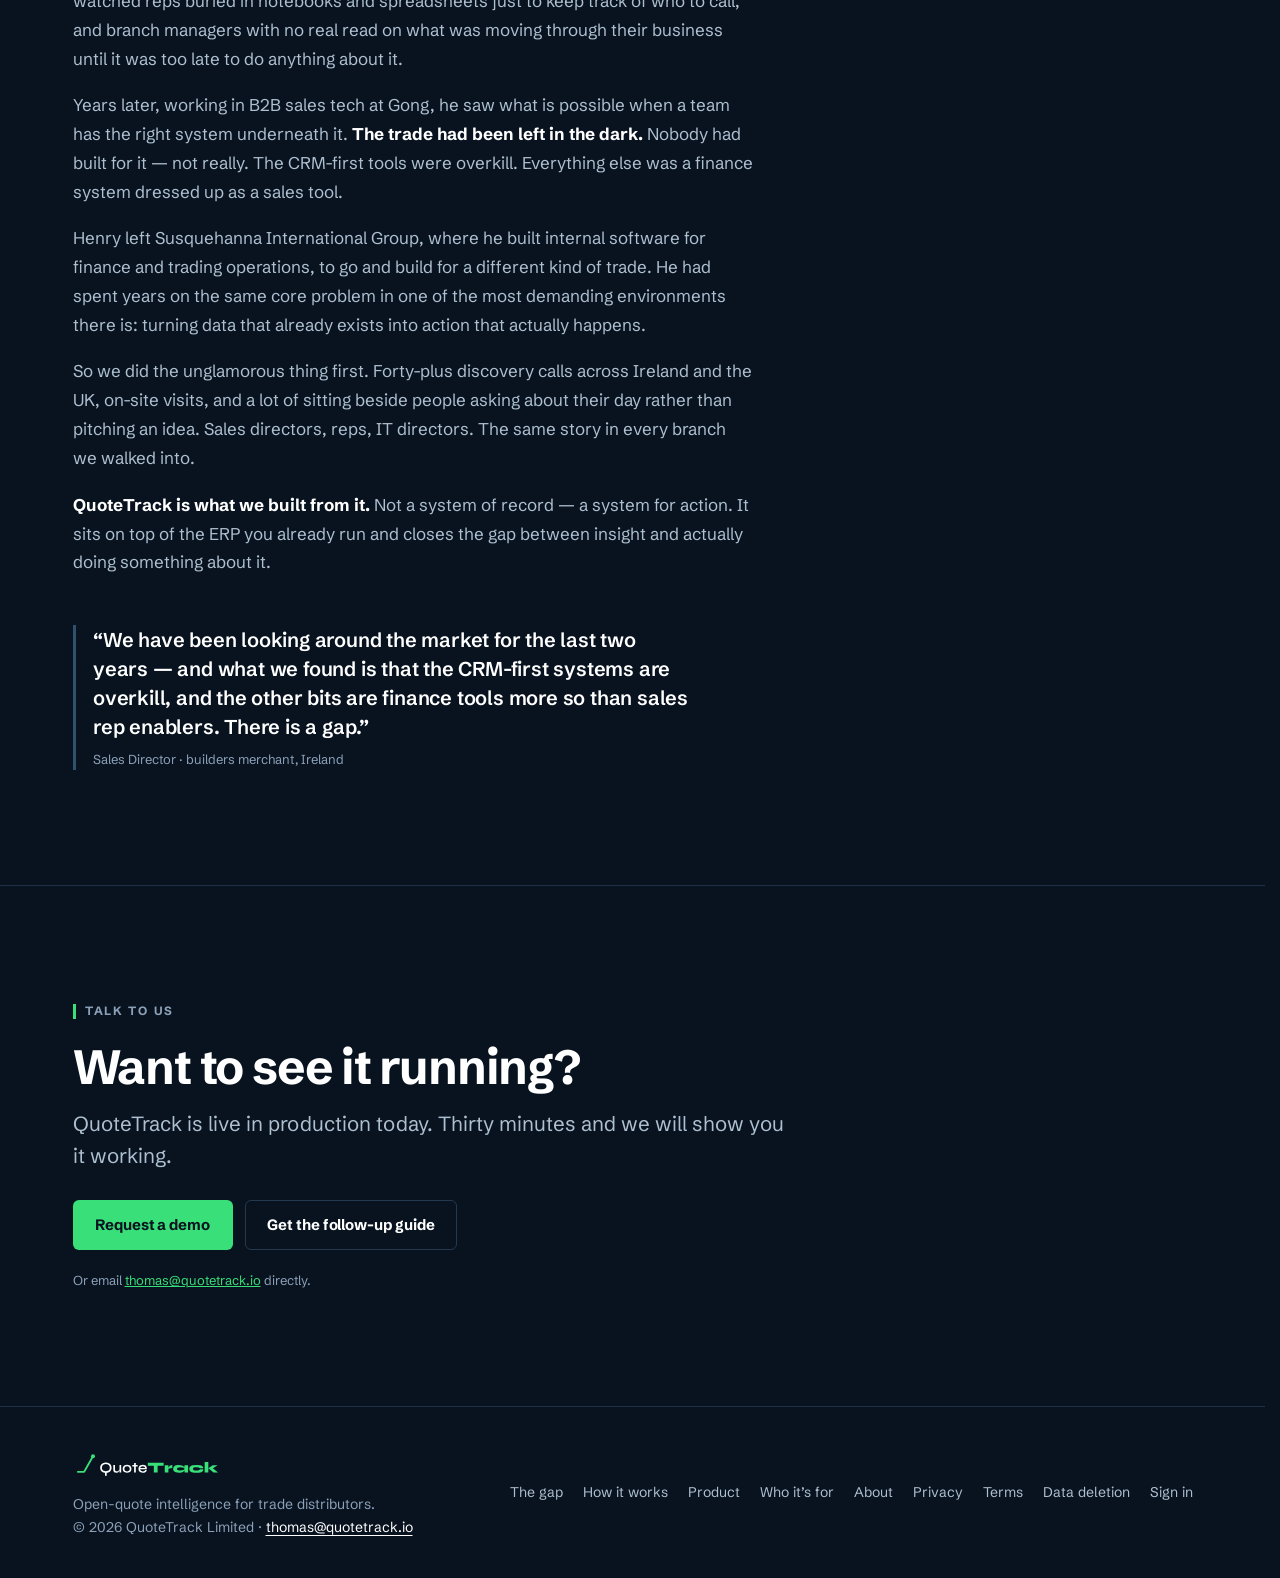
==== commit c305c092: "Merge 6784557a5bf72d92293de3f6c698e12e66a2193f into 83ed7887fc7b327deeaeb7ec176656490d2e3b79" ====
--- a/about.html
+++ b/about.html
@@ -112,7 +112,7 @@
   <div class="container">
     <p class="label">Talk to us</p>
     <h2 class="h2">Want to see it running?</h2>
-    <p class="lead" style="margin-top:1rem">QuoteTrack is live in production with a paying design partner today. Thirty minutes and we will show you it working.</p>
+    <p class="lead" style="margin-top:1rem">QuoteTrack is live in production today. Thirty minutes and we will show you it working.</p>
     <div class="actions" style="margin-top:1.75rem">
       <a class="btn btn--primary" href="index.html#demo">Request a demo</a>
       <a class="btn btn--ghost" href="index.html#guide">Get the follow-up guide</a>
